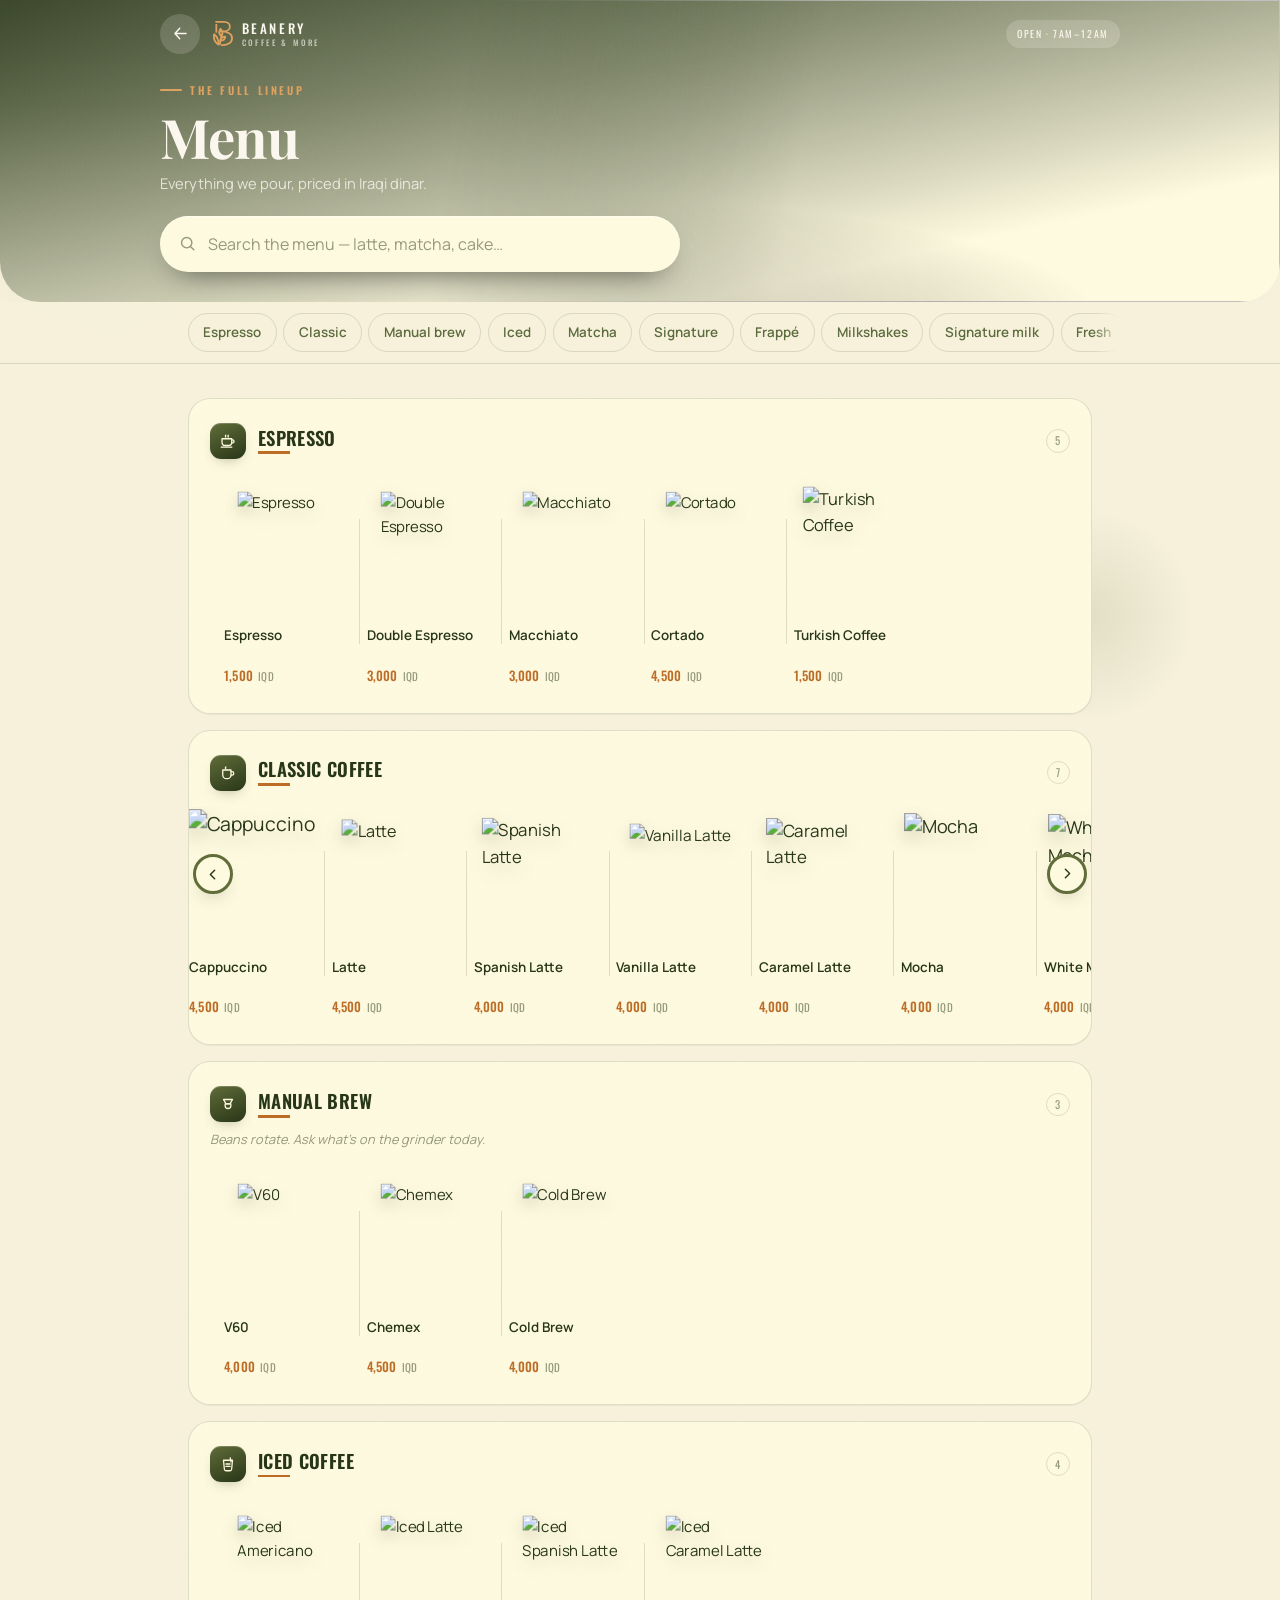
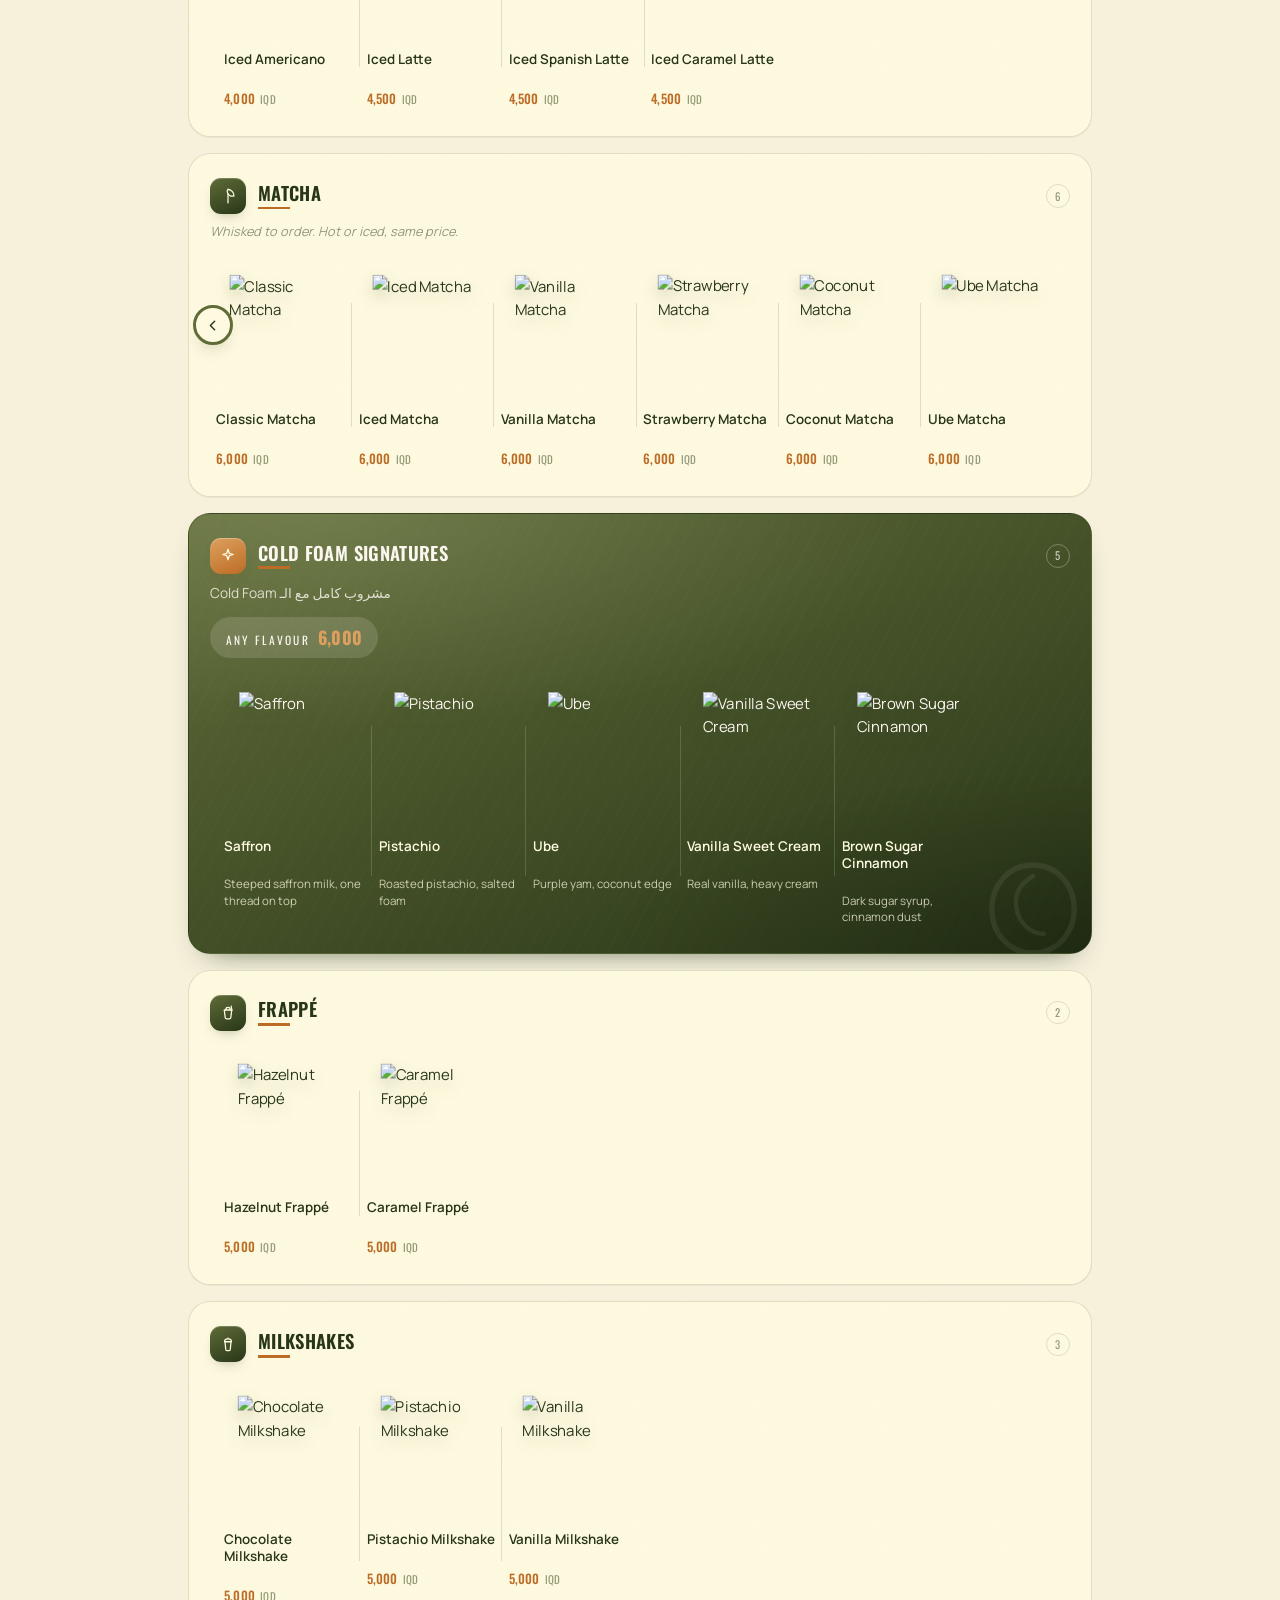
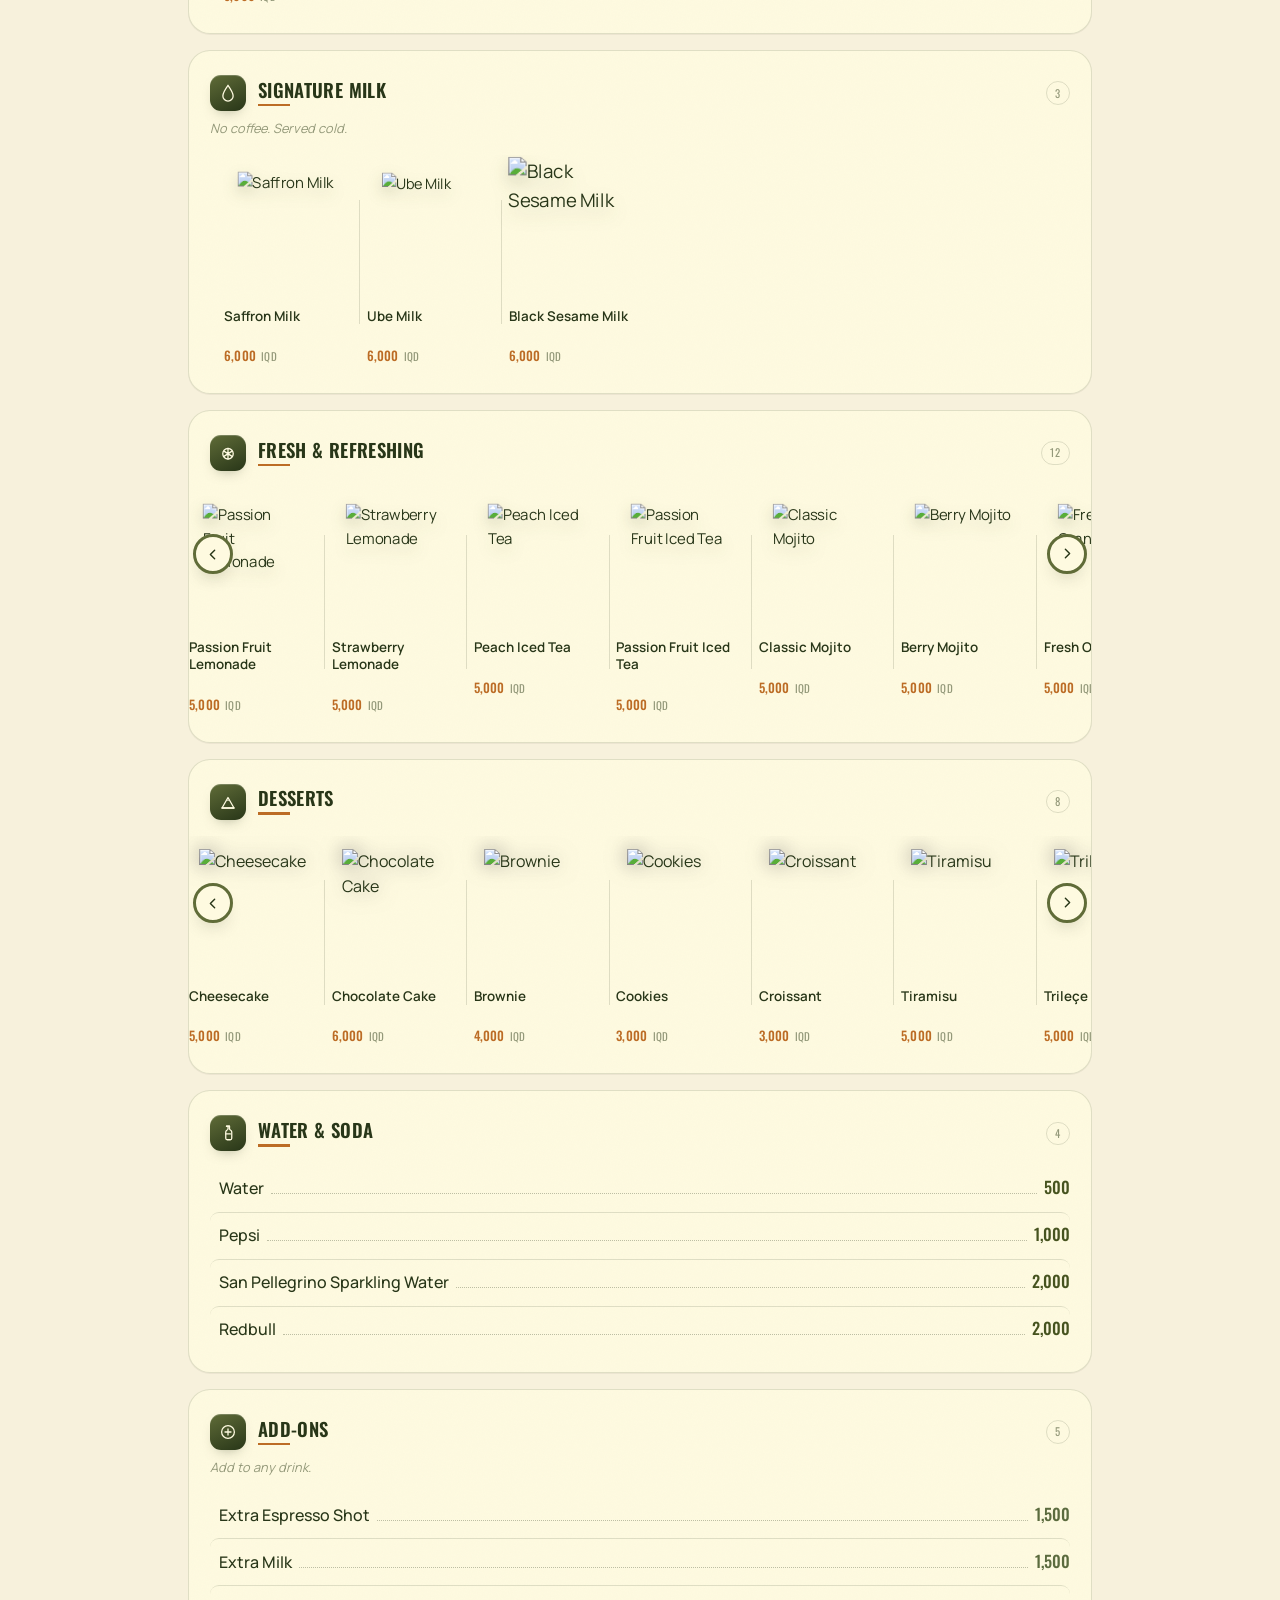
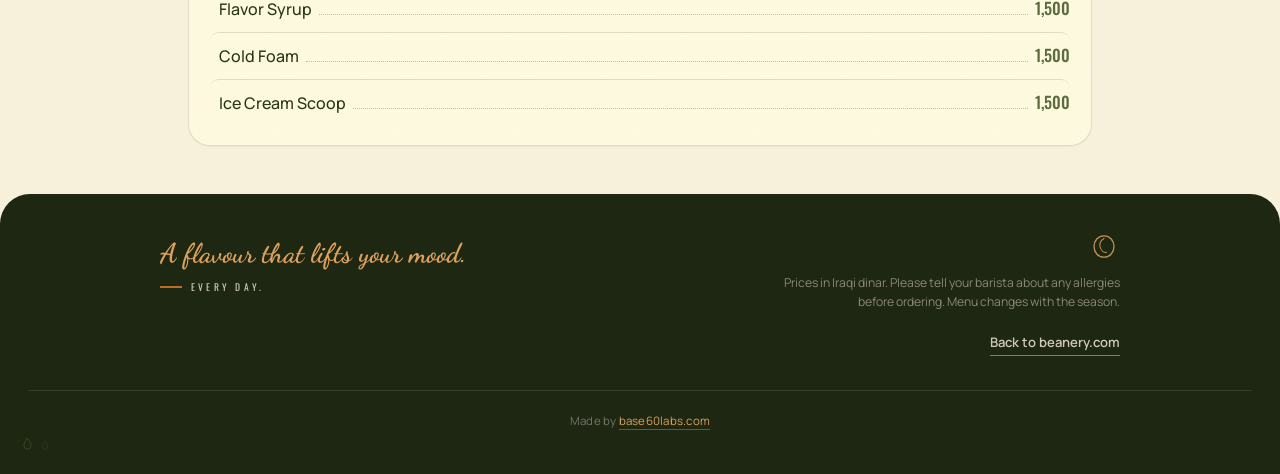
==== menu/index.html @ ed50033e "Add tea at 500, and shorten Mate Tea to Mate Tea joins Fresh & Refreshing next to Mate. At 500 dinar" ====
<!doctype html>
<html lang="en">

<head>
  <meta charset="utf-8">
  <meta name="viewport" content="width=device-width, initial-scale=1, viewport-fit=cover">
  <title>Menu — Beanery Coffee &amp; More</title>
  <meta name="description"
    content="The full Beanery menu: espresso, manual brew, matcha, cold foam signatures, milkshakes, fresh drinks and desserts. Prices in Iraqi dinar.">
  <meta name="theme-color" content="#283618" media="(prefers-color-scheme: light)">
  <meta name="theme-color" content="#171F0F" media="(prefers-color-scheme: dark)">
  <link rel="icon" href="favicon.svg" type="image/svg+xml">
  <link rel="apple-touch-icon" href="favicon.svg">
  <link rel="preconnect" href="https://fonts.googleapis.com">
  <link rel="preconnect" href="https://fonts.gstatic.com" crossorigin>
  <link
    href="https://fonts.googleapis.com/css2?family=Dancing+Script:wght@700&family=Oswald:wght@300;400;500;600&family=Playfair+Display:wght@600;700&family=Manrope:wght@400;500;600;700&display=swap"
    rel="stylesheet">
  <link rel="stylesheet" href="menu.css?v=38">
</head>

<body>

  <svg class="sprite" aria-hidden="true" focusable="false" xmlns="http://www.w3.org/2000/svg">
    <!-- the real Beanery monogram — geometry from logo.svg, kept in its
         tracing space via the group transform so it stays comparable to the
         source file. stroke is currentColor (not logo.svg's hardcoded gold)
         so it keeps inheriting --gold-soft and the dark-mode palette. -->
    <symbol id="i-b" viewBox="0 0 50.7 63.3">
      <g transform="translate(-30.05 -16.4)" fill="none" stroke="currentColor" stroke-width="4.6" stroke-linecap="butt"
        stroke-linejoin="round">
        <path d="M36 18.7 H57.8 C67.2 18.7 72.8 24 72.8 30.4 C72.8 36.9 67.2 42.6 57.8 42.6 H47
             C59.4 42.6 78.4 46 78.4 59.9 C78.4 71.5 67.2 77.4 55 77.4 H50" />
        <path d="M38.5 24 V46" />
        <path d="M51.2 54.8 C49.8 61.5 48.4 68.6 47.4 76.4" />
        <path d="M49.2 36.2 C44.8 41.6 44.6 48.6 51.2 54.8 C56 47.8 54.4 41.4 49.2 36.2 Z" />
        <path d="M32.8 49.8 C31 60.4 34.8 70.8 44.8 76.2 C44.4 64.8 40.2 55.4 32.8 49.8 Z" />
        <path d="M61.2 55.8 C54.4 55.8 49.8 59.6 48.8 66.2 C56 66.2 60.2 62.2 61.2 55.8 Z" />
      </g>
    </symbol>
    <symbol id="i-search" viewBox="0 0 24 24" fill="none" stroke="currentColor" stroke-width="1.8"
      stroke-linecap="round">
      <circle cx="11" cy="11" r="6.5" />
      <path d="m16 16 4 4" />
    </symbol>
    <symbol id="i-x" viewBox="0 0 24 24" fill="none" stroke="currentColor" stroke-width="2" stroke-linecap="round">
      <path d="m7 7 10 10M17 7 7 17" />
    </symbol>
    <symbol id="i-check" viewBox="0 0 24 24" fill="none" stroke="currentColor" stroke-width="2.4" stroke-linecap="round"
      stroke-linejoin="round">
      <path d="M20 6.5 9.5 17 4 11.5" />
    </symbol>
    <symbol id="i-back" viewBox="0 0 24 24" fill="none" stroke="currentColor" stroke-width="1.8" stroke-linecap="round"
      stroke-linejoin="round">
      <path d="M19 12H6M11 5.5 5 12l6 6.5" />
    </symbol>
    <symbol id="i-bean" viewBox="0 0 48 40">
      <path d="M24 4c9 0 15 7.5 15 16S33 36 24 36 9 28.5 9 20 15 4 24 4Z" fill="none" stroke="currentColor"
        stroke-width="2" />
      <path d="M24 8c-5 3-7 7-6 12s5 9 10 9" fill="none" stroke="currentColor" stroke-width="1.6"
        stroke-linecap="round" />
    </symbol>
    <symbol id="i-drop" viewBox="0 0 24 28">
      <path d="M12 2c5 7 8 12.5 8 16.5A8 8 0 1 1 4 18.5C4 14.5 7 9 12 2Z" fill="none" stroke="currentColor"
        stroke-width="2" stroke-linejoin="round" />
    </symbol>
    <symbol id="i-arrow" viewBox="0 0 24 24" fill="none" stroke="currentColor" stroke-width="2" stroke-linecap="round"
      stroke-linejoin="round">
      <path d="M8 16 16 8M9 8h7v7" />
    </symbol>
    <symbol id="i-cat-espresso" viewBox="0 0 24 24" fill="none" stroke="currentColor" stroke-width="1.7"
      stroke-linecap="round" stroke-linejoin="round">
      <path d="M4 9h13v4.5A4.5 4.5 0 0 1 12.5 18h-4A4.5 4.5 0 0 1 4 13.5V9Z" />
      <path d="M17 10.6h1.1a2 2 0 0 1 0 4H17" />
      <path d="M3 20.2h14" />
      <path d="M9 4.2c-.8.9-.8 1.6 0 2.5M12.4 4.2c-.8.9-.8 1.6 0 2.5" />
    </symbol>
    <symbol id="i-cat-mug" viewBox="0 0 24 24" fill="none" stroke="currentColor" stroke-width="1.7"
      stroke-linecap="round" stroke-linejoin="round">
      <path d="M5 8h11v6.5a5 5 0 0 1-5 5h-1a5 5 0 0 1-5-5V8Z" />
      <path d="M16 10.2h1.4a2.3 2.3 0 0 1 0 4.6H16" />
      <path d="M9.2 4c-1 1-1 1.8 0 2.8" />
    </symbol>
    <symbol id="i-cat-brew" viewBox="0 0 24 24" fill="none" stroke="currentColor" stroke-width="1.7"
      stroke-linecap="round" stroke-linejoin="round">
      <path d="M6 6h12l-3.4 5.8H9.4L6 6Z" />
      <path d="M8.2 11.8h7.6v2.4a3.8 3.8 0 0 1-3.8 3.8 3.8 3.8 0 0 1-3.8-3.8v-2.4Z" />
    </symbol>
    <symbol id="i-cat-iced" viewBox="0 0 24 24" fill="none" stroke="currentColor" stroke-width="1.7"
      stroke-linecap="round" stroke-linejoin="round">
      <path d="M6 7h12l-1.2 12.3a2 2 0 0 1-2 1.7H9.2a2 2 0 0 1-2-1.7L6 7Z" />
      <path d="M15 4l1 5" />
      <path d="M9.3 12h5.4M9.3 15.2h5.4" />
    </symbol>
    <symbol id="i-cat-matcha" viewBox="0 0 24 24" fill="none" stroke="currentColor" stroke-width="1.7"
      stroke-linecap="round" stroke-linejoin="round">
      <path d="M12 3c5 1 8 5 8 9-4 1-9-1-9-6 0-1 .3-2 1-3Z" />
      <path d="M12 21V9" />
    </symbol>
    <symbol id="i-cat-star" viewBox="0 0 24 24" fill="none" stroke="currentColor" stroke-width="1.7"
      stroke-linejoin="round">
      <path d="M12 3l1.8 5.6L19 10l-5.2 1.4L12 17l-1.8-5.6L5 10l5.2-1.4L12 3Z" />
    </symbol>
    <symbol id="i-cat-frappe" viewBox="0 0 24 24" fill="none" stroke="currentColor" stroke-width="1.7"
      stroke-linecap="round" stroke-linejoin="round">
      <path d="M7 8h10l-1.3 10.2a2 2 0 0 1-2 1.7h-3.4a2 2 0 0 1-2-1.7L7 8Z" />
      <path d="M9 8c0-2.1 1.3-3.4 3-3.4S15 5.9 15 8" />
      <path d="M16.2 3l1 5.6" />
    </symbol>
    <symbol id="i-cat-shake" viewBox="0 0 24 24" fill="none" stroke="currentColor" stroke-width="1.7"
      stroke-linecap="round" stroke-linejoin="round">
      <path d="M8 9h8l-1 10.4a1.6 1.6 0 0 1-1.6 1.5h-2.8A1.6 1.6 0 0 1 9 19.4L8 9Z" />
      <path d="M7.4 9c0-2.4 2-3.8 4.6-3.8S16.6 6.6 16.6 9" />
      <circle cx="12" cy="4.3" r="1.1" fill="currentColor" stroke="none" />
    </symbol>
    <symbol id="i-cat-citrus" viewBox="0 0 24 24" fill="none" stroke="currentColor" stroke-width="1.7"
      stroke-linecap="round">
      <circle cx="12" cy="13" r="7" />
      <path d="M12 6v14M6.6 9.5l10.8 7M6.6 16.5l10.8-7" />
    </symbol>
    <symbol id="i-cat-cake" viewBox="0 0 24 24" fill="none" stroke="currentColor" stroke-width="1.7"
      stroke-linecap="round" stroke-linejoin="round">
      <path d="M4 20 12 6l8 14H4Z" />
      <path d="M4 20h16" />
      <circle cx="12" cy="9.6" r="1.1" fill="currentColor" stroke="none" />
    </symbol>
    <symbol id="i-cat-plus" viewBox="0 0 24 24" fill="none" stroke="currentColor" stroke-width="1.7"
      stroke-linecap="round">
      <circle cx="12" cy="12" r="8.5" />
      <path d="M12 8v8M8 12h8" />
    </symbol>
    <symbol id="i-leaf" viewBox="0 0 24 24" fill="none" stroke="currentColor" stroke-width="1.5" stroke-linecap="round"
      stroke-linejoin="round">
      <path d="M4 20C4 10 11 4 20 4c0 9-6 16-16 16Z" />
      <path d="M6 18C10 14 13 11 18 6" />
    </symbol>
    <symbol id="i-chev" viewBox="0 0 24 24" fill="none" stroke="currentColor" stroke-width="2" stroke-linecap="round"
      stroke-linejoin="round">
      <path d="m9 6 6 6-6 6" />
    </symbol>
    <symbol id="i-cat-bottle" viewBox="0 0 24 24" fill="none" stroke="currentColor" stroke-width="1.7"
      stroke-linecap="round" stroke-linejoin="round">
      <path
        d="M10 3h4v3.2c0 .5.2 1 .6 1.3l1.4 1.3c.6.5 1 1.3 1 2.1V19a2 2 0 0 1-2 2h-4a2 2 0 0 1-2-2V10.9c0-.8.4-1.6 1-2.1l1.4-1.3c.4-.4.6-.8.6-1.3V3Z" />
      <path d="M10 3h4" />
      <path d="M8.8 13.2h6.4" />
    </symbol>
    <symbol id="i-cart" viewBox="0 0 24 24" fill="none" stroke="currentColor" stroke-width="1.8" stroke-linecap="round"
      stroke-linejoin="round">
      <path d="M3 4h2l2.2 11.4a2 2 0 0 0 2 1.6h7.6a2 2 0 0 0 2-1.6L21 8H6.2" />
      <circle cx="10" cy="20" r="1.4" fill="currentColor" stroke="none" />
      <circle cx="17" cy="20" r="1.4" fill="currentColor" stroke="none" />
    </symbol>
    <symbol id="i-minus" viewBox="0 0 24 24" fill="none" stroke="currentColor" stroke-width="2" stroke-linecap="round">
      <path d="M6 12h12" />
    </symbol>
    <symbol id="i-plus" viewBox="0 0 24 24" fill="none" stroke="currentColor" stroke-width="2" stroke-linecap="round">
      <path d="M12 6v12M6 12h12" />
    </symbol>
    <symbol id="i-trash" viewBox="0 0 24 24" fill="none" stroke="currentColor" stroke-width="1.7" stroke-linecap="round"
      stroke-linejoin="round">
      <path
        d="M4 6.5h16M9.5 6.5V4.8c0-.7.6-1.3 1.3-1.3h2.4c.7 0 1.3.6 1.3 1.3v1.7M6.5 6.5 7.3 19a2 2 0 0 0 2 1.9h5.4a2 2 0 0 0 2-1.9l.8-12.5" />
    </symbol>
  </svg>


  <!-- ══ HEADER ══ -->
  <header class="mhead" id="top">
    <div class="mhead__deco" aria-hidden="true">
      <div class="mhead__photo-wrap">
        <img class="mhead__photo" src="assets/header-cup.webp" data-alt-src="assets/header-frappe.webp" alt=""
          loading="eager" width="1400" height="740">
      </div>
    </div>
    <div class="mhead__bar">
      <a class="mhead__back" href="../" aria-label="Back to the Beanery site">
        <svg aria-hidden="true">
          <use href="#i-back" />
        </svg>
      </a>
      <div class="mhead__brand">
        <svg class="mhead__b" aria-hidden="true">
          <use href="#i-b" />
        </svg>
        <p>BEANERY<span>COFFEE &amp; MORE</span></p>
      </div>
      <span class="mhead__open">Open&nbsp;·&nbsp;7am&ndash;12am</span>
    </div>

    <div class="mhead__title">
      <span class="mhead__kicker">The full lineup</span>
      <h1>Menu</h1>
      <p>Everything we pour, priced in Iraqi dinar.</p>
    </div>

    <div class="search">
      <svg class="search__ico" aria-hidden="true">
        <use href="#i-search" />
      </svg>
      <input id="q" type="search" inputmode="search" autocomplete="off"
        placeholder="Search the menu — latte, matcha, cake…" aria-label="Search the menu">
      <button id="clear" class="search__clear" type="button" hidden aria-label="Clear search">
        <svg aria-hidden="true">
          <use href="#i-x" />
        </svg>
      </button>
    </div>
  </header>

  <!-- ══ STICKY CATEGORY NAV ══ -->
  <nav class="cats" id="cats" aria-label="Menu sections">
    <div class="cats__track">
      <a href="#espresso" class="cat is-on">Espresso</a>
      <a href="#classic" class="cat">Classic</a>
      <a href="#manual" class="cat">Manual brew</a>
      <a href="#iced" class="cat">Iced</a>
      <a href="#matcha" class="cat">Matcha</a>
      <a href="#signature" class="cat">Signature</a>
      <a href="#frappe" class="cat">Frappé</a>
      <a href="#shakes" class="cat">Milkshakes</a>
      <a href="#milk" class="cat">Signature milk</a>
      <a href="#fresh" class="cat">Fresh</a>
      <a href="#desserts" class="cat">Desserts</a>
      <a href="#bottled" class="cat">Water &amp; Soda</a>
      <a href="#addons" class="cat">Add-ons</a>
    </div>
  </nav>

  <main id="menu">

    <p class="noresults" id="noresults" hidden>Nothing matches that. <button type="button" id="resetSearch">Clear the
        search</button></p>

    <section class="sec" id="espresso">
      <header class="sec__head">
        <span class="sec__icon"><svg focusable="false">
            <use href="#i-cat-espresso" />
          </svg></span>
        <h2>Espresso</h2>
        <span class="sec__count">5</span>
      </header>
      <div class="cardrow">
        <button class="cardrow__arrow cardrow__arrow--prev" type="button" aria-label="Scroll left"><svg
            focusable="false">
            <use href="#i-chev" />
          </svg></button>
        <div class="cardrow__track">
          <article class="pcard" data-pos-id="prod_1787863617451_qx5pcp_espresso-espresso">
            <div class="pcard__photo"><img src="assets/single-espresso.webp" alt="Espresso" loading="lazy"></div>
            <h3 class="pcard__name">Espresso</h3>
            <p class="pcard__price">1,500 <span>IQD</span></p>
          </article>
          <article class="pcard" data-pos-id="prod_1787863617451_qx5pcp_espresso-double-espresso">
            <div class="pcard__photo"><img src="assets/double-espresso.webp" alt="Double Espresso" loading="lazy"></div>
            <h3 class="pcard__name">Double Espresso</h3>
            <p class="pcard__price">3,000 <span>IQD</span></p>
          </article>
          <article class="pcard" data-pos-id="prod_1787863617451_qx5pcp_espresso-macchiato">
            <div class="pcard__photo"><img src="assets/macchiato.webp" alt="Macchiato" loading="lazy"></div>
            <h3 class="pcard__name">Macchiato</h3>
            <p class="pcard__price">3,000 <span>IQD</span></p>
          </article>
          <article class="pcard" data-pos-id="prod_1787863617451_qx5pcp_espresso-cortado">
            <div class="pcard__photo"><img src="assets/cortado.webp" alt="Cortado" loading="lazy"></div>
            <h3 class="pcard__name">Cortado</h3>
            <p class="pcard__price">4,500 <span>IQD</span></p>
          </article>
          <article class="pcard" data-pos-id="prod_1787863617451_qx5pcp_espresso-turkish-coffee">
            <div class="pcard__photo"><img src="assets/turkish-coffee.webp" alt="Turkish Coffee" loading="lazy"></div>
            <h3 class="pcard__name">Turkish Coffee</h3>
            <p class="pcard__price">1,500 <span>IQD</span></p>
          </article>
        </div>
        <button class="cardrow__arrow cardrow__arrow--next" type="button" aria-label="Scroll right"><svg
            focusable="false">
            <use href="#i-chev" />
          </svg></button>
      </div>
    </section>

    <section class="sec" id="classic">
      <header class="sec__head">
        <span class="sec__icon"><svg focusable="false">
            <use href="#i-cat-mug" />
          </svg></span>
        <h2>Classic Coffee</h2>
        <span class="sec__count">7</span>
      </header>
      <div class="cardrow">
        <button class="cardrow__arrow cardrow__arrow--prev" type="button" aria-label="Scroll left"><svg
            focusable="false">
            <use href="#i-chev" />
          </svg></button>
        <div class="cardrow__track">
          <article class="pcard" data-pos-id="prod_1787863617451_qx5pcp_classic-coffee-cappuccino">
            <div class="pcard__photo"><img src="assets/cappuccino.webp" alt="Cappuccino" loading="lazy"></div>
            <h3 class="pcard__name">Cappuccino</h3>
            <p class="pcard__price">4,500 <span>IQD</span></p>
          </article>
          <article class="pcard" data-pos-id="prod_1787863617451_qx5pcp_classic-coffee-latte">
            <div class="pcard__photo"><img src="assets/latte.webp" alt="Latte" loading="lazy"></div>
            <h3 class="pcard__name">Latte</h3>
            <p class="pcard__price">4,500 <span>IQD</span></p>
          </article>
          <article class="pcard" data-pos-id="prod_1787863617451_qx5pcp_classic-coffee-spanish-latte">
            <div class="pcard__photo"><img src="assets/spanish-latte.webp" alt="Spanish Latte" loading="lazy"></div>
            <h3 class="pcard__name">Spanish Latte</h3>
            <p class="pcard__price">4,000 <span>IQD</span></p>
          </article>
          <article class="pcard" data-pos-id="prod_1787863617451_qx5pcp_classic-coffee-vanilla-latte">
            <div class="pcard__photo"><img src="assets/vanilla-latte.webp" alt="Vanilla Latte" loading="lazy"></div>
            <h3 class="pcard__name">Vanilla Latte</h3>
            <p class="pcard__price">4,000 <span>IQD</span></p>
          </article>
          <article class="pcard" data-pos-id="prod_1787863617451_qx5pcp_classic-coffee-caramel-latte">
            <div class="pcard__photo"><img src="assets/caramel-latte.webp" alt="Caramel Latte" loading="lazy"></div>
            <h3 class="pcard__name">Caramel Latte</h3>
            <p class="pcard__price">4,000 <span>IQD</span></p>
          </article>
          <article class="pcard" data-pos-id="prod_1787863617451_qx5pcp_classic-coffee-mocha">
            <div class="pcard__photo"><img src="assets/mocha.webp" alt="Mocha" loading="lazy"></div>
            <h3 class="pcard__name">Mocha</h3>
            <p class="pcard__price">4,000 <span>IQD</span></p>
          </article>
          <article class="pcard" data-pos-id="prod_1787863617451_qx5pcp_classic-coffee-white-mocha">
            <div class="pcard__photo"><img src="assets/white-mocha.webp" alt="White Mocha" loading="lazy"></div>
            <h3 class="pcard__name">White Mocha</h3>
            <p class="pcard__price">4,000 <span>IQD</span></p>
          </article>
        </div>
        <button class="cardrow__arrow cardrow__arrow--next" type="button" aria-label="Scroll right"><svg
            focusable="false">
            <use href="#i-chev" />
          </svg></button>
      </div>
    </section>

    <section class="sec" id="manual">
      <header class="sec__head">
        <span class="sec__icon"><svg focusable="false">
            <use href="#i-cat-brew" />
          </svg></span>
        <h2>Manual Brew</h2>
        <span class="sec__count">3</span>
      </header>
      <p class="sec__note">Beans rotate. Ask what&rsquo;s on the grinder today.</p>
      <div class="cardrow">
        <button class="cardrow__arrow cardrow__arrow--prev" type="button" aria-label="Scroll left"><svg
            focusable="false">
            <use href="#i-chev" />
          </svg></button>
        <div class="cardrow__track">
          <article class="pcard" data-pos-id="prod_1787863617451_qx5pcp_manual-brew-v60">
            <div class="pcard__photo"><img src="assets/brew.webp" alt="V60" loading="lazy"></div>
            <h3 class="pcard__name">V60</h3>
            <p class="pcard__price">4,000 <span>IQD</span></p>
          </article>
          <article class="pcard" data-pos-id="prod_1787863617451_qx5pcp_manual-brew-chemex">
            <div class="pcard__photo"><img src="assets/brew.webp" alt="Chemex" loading="lazy"></div>
            <h3 class="pcard__name">Chemex</h3>
            <p class="pcard__price">4,500 <span>IQD</span></p>
          </article>
          <article class="pcard" data-pos-id="prod_1787863617451_qx5pcp_manual-brew-cold-brew">
            <div class="pcard__photo"><img src="assets/amricano.webp" alt="Cold Brew" loading="lazy"></div>
            <h3 class="pcard__name">Cold Brew</h3>
            <p class="pcard__price">4,000 <span>IQD</span></p>
          </article>
        </div>
        <button class="cardrow__arrow cardrow__arrow--next" type="button" aria-label="Scroll right"><svg
            focusable="false">
            <use href="#i-chev" />
          </svg></button>
      </div>
    </section>

    <section class="sec" id="iced">
      <header class="sec__head">
        <span class="sec__icon"><svg focusable="false">
            <use href="#i-cat-iced" />
          </svg></span>
        <h2>Iced Coffee</h2>
        <span class="sec__count">4</span>
      </header>
      <div class="cardrow">
        <button class="cardrow__arrow cardrow__arrow--prev" type="button" aria-label="Scroll left"><svg
            focusable="false">
            <use href="#i-chev" />
          </svg></button>
        <div class="cardrow__track">
          <article class="pcard" data-pos-id="prod_1787863617451_qx5pcp_iced-coffee-iced-americano">
            <div class="pcard__photo"><img src="assets/amricano.webp" alt="Iced Americano" loading="lazy"></div>
            <h3 class="pcard__name">Iced Americano</h3>
            <p class="pcard__price">4,000 <span>IQD</span></p>
          </article>
          <article class="pcard" data-pos-id="prod_1787863617451_qx5pcp_iced-coffee-iced-latte">
            <div class="pcard__photo"><img src="assets/iced-latte.webp" alt="Iced Latte" loading="lazy"></div>
            <h3 class="pcard__name">Iced Latte</h3>
            <p class="pcard__price">4,500 <span>IQD</span></p>
          </article>
          <article class="pcard" data-pos-id="prod_1787863617451_qx5pcp_iced-coffee-iced-spanish-latte">
            <div class="pcard__photo"><img src="assets/iced-spanish-latte.webp" alt="Iced Spanish Latte" loading="lazy">
            </div>
            <h3 class="pcard__name">Iced Spanish Latte</h3>
            <p class="pcard__price">4,500 <span>IQD</span></p>
          </article>
          <article class="pcard" data-pos-id="prod_1787863617451_qx5pcp_iced-coffee-iced-caramel-latte">
            <div class="pcard__photo"><img src="assets/iced-caramel-latte.webp" alt="Iced Caramel Latte" loading="lazy">
            </div>
            <h3 class="pcard__name">Iced Caramel Latte</h3>
            <p class="pcard__price">4,500 <span>IQD</span></p>
          </article>
        </div>
        <button class="cardrow__arrow cardrow__arrow--next" type="button" aria-label="Scroll right"><svg
            focusable="false">
            <use href="#i-chev" />
          </svg></button>
      </div>
    </section>

    <section class="sec" id="matcha">
      <header class="sec__head">
        <span class="sec__icon"><svg focusable="false">
            <use href="#i-cat-matcha" />
          </svg></span>
        <h2>Matcha</h2>
        <span class="sec__count">6</span>
      </header>
      <p class="sec__note">Whisked to order. Hot or iced, same price.</p>
      <div class="cardrow">
        <button class="cardrow__arrow cardrow__arrow--prev" type="button" aria-label="Scroll left"><svg
            focusable="false">
            <use href="#i-chev" />
          </svg></button>
        <div class="cardrow__track">
          <article class="pcard" data-pos-id="prod_1787863617451_qx5pcp_matcha-classic-matcha">
            <div class="pcard__photo"><img src="assets/matcha.webp" alt="Classic Matcha" loading="lazy"></div>
            <h3 class="pcard__name">Classic Matcha</h3>
            <p class="pcard__price">6,000 <span>IQD</span></p>
          </article>
          <article class="pcard" data-pos-id="prod_1787863617451_qx5pcp_matcha-iced-matcha">
            <div class="pcard__photo"><img src="assets/matcha.webp" alt="Iced Matcha" loading="lazy"></div>
            <h3 class="pcard__name">Iced Matcha</h3>
            <p class="pcard__price">6,000 <span>IQD</span></p>
          </article>
          <article class="pcard" data-pos-id="prod_1787863617451_qx5pcp_matcha-vanilla-matcha">
            <div class="pcard__photo"><img src="assets/matcha-vanilla.webp" alt="Vanilla Matcha" loading="lazy"></div>
            <h3 class="pcard__name">Vanilla Matcha</h3>
            <p class="pcard__price">6,000 <span>IQD</span></p>
          </article>
          <article class="pcard" data-pos-id="prod_1787863617451_qx5pcp_matcha-strawberry-matcha">
            <div class="pcard__photo"><img src="assets/match-strawberry.webp" alt="Strawberry Matcha" loading="lazy">
            </div>
            <h3 class="pcard__name">Strawberry Matcha</h3>
            <p class="pcard__price">6,000 <span>IQD</span></p>
          </article>
          <article class="pcard" data-pos-id="prod_1787863617451_qx5pcp_matcha-coconut-matcha">
            <div class="pcard__photo"><img src="assets/matcha-coconut.webp" alt="Coconut Matcha" loading="lazy"></div>
            <h3 class="pcard__name">Coconut Matcha</h3>
            <p class="pcard__price">6,000 <span>IQD</span></p>
          </article>
          <article class="pcard" data-pos-id="prod_1787863617451_qx5pcp_matcha-ube-matcha">
            <div class="pcard__photo"><img src="assets/matcha-ube.webp" alt="Ube Matcha" loading="lazy"></div>
            <h3 class="pcard__name">Ube Matcha</h3>
            <p class="pcard__price">6,000 <span>IQD</span></p>
          </article>
        </div>
        <button class="cardrow__arrow cardrow__arrow--next" type="button" aria-label="Scroll right"><svg
            focusable="false">
            <use href="#i-chev" />
          </svg></button>
      </div>
    </section>

    <!-- signature: the one thing that gets full billing -->
    <section class="sec sec--feature" id="signature">
      <svg class="sec--feature__mark" aria-hidden="true" focusable="false">
        <use href="#i-bean" />
      </svg>
      <header class="sec__head">
        <span class="sec__icon sec__icon--gold"><svg focusable="false">
            <use href="#i-cat-star" />
          </svg></span>
        <h2>Cold Foam Signatures</h2>
        <span class="sec__count">5</span>
      </header>
      <p class="sec__note sec__note--ar">
        <bdi lang="ar" dir="rtl">مشروب كامل مع الـ Cold Foam</bdi>
      </p>
      <p class="feature__price">Any flavour <b>6,000</b></p>
      <div class="cardrow">
        <button class="cardrow__arrow cardrow__arrow--prev" type="button" aria-label="Scroll left"><svg
            focusable="false">
            <use href="#i-chev" />
          </svg></button>
        <div class="cardrow__track">
          <article class="pcard" data-pos-id="prod_1787863617451_qx5pcp_cold-foam-signatures-saffron">
            <div class="pcard__photo"><img src="assets/cfs-saffron.webp" alt="Saffron" loading="lazy"></div>
            <h3 class="pcard__name">Saffron</h3>
            <p class="pcard__desc">Steeped saffron milk, one thread on top</p>
          </article>
          <article class="pcard" data-pos-id="prod_1787863617451_qx5pcp_cold-foam-signatures-pistachio">
            <div class="pcard__photo"><img src="assets/cfs-pistachio.webp" alt="Pistachio" loading="lazy"></div>
            <h3 class="pcard__name">Pistachio</h3>
            <p class="pcard__desc">Roasted pistachio, salted foam</p>
          </article>
          <article class="pcard" data-pos-id="prod_1787863617451_qx5pcp_cold-foam-signatures-ube">
            <div class="pcard__photo"><img src="assets/cfs-ube.webp" alt="Ube" loading="lazy"></div>
            <h3 class="pcard__name">Ube</h3>
            <p class="pcard__desc">Purple yam, coconut edge</p>
          </article>
          <article class="pcard" data-pos-id="prod_1787863617451_qx5pcp_cold-foam-signatures-vanilla-sweet-cream">
            <div class="pcard__photo"><img src="assets/cfs-vanilla.webp" alt="Vanilla Sweet Cream" loading="lazy"></div>
            <h3 class="pcard__name">Vanilla Sweet Cream</h3>
            <p class="pcard__desc">Real vanilla, heavy cream</p>
          </article>
          <article class="pcard" data-pos-id="prod_1787863617451_qx5pcp_cold-foam-signatures-brown-sugar-cinnamon">
            <div class="pcard__photo"><img src="assets/cfs-ciminin.webp" alt="Brown Sugar Cinnamon" loading="lazy">
            </div>
            <h3 class="pcard__name">Brown Sugar Cinnamon</h3>
            <p class="pcard__desc">Dark sugar syrup, cinnamon dust</p>
          </article>
        </div>
        <button class="cardrow__arrow cardrow__arrow--next" type="button" aria-label="Scroll right"><svg
            focusable="false">
            <use href="#i-chev" />
          </svg></button>
      </div>
    </section>

    <section class="sec" id="frappe">
      <header class="sec__head">
        <span class="sec__icon"><svg focusable="false">
            <use href="#i-cat-frappe" />
          </svg></span>
        <h2>Frappé</h2>
        <span class="sec__count">2</span>
      </header>
      <div class="cardrow">
        <button class="cardrow__arrow cardrow__arrow--prev" type="button" aria-label="Scroll left"><svg
            focusable="false">
            <use href="#i-chev" />
          </svg></button>
        <div class="cardrow__track">
          <article class="pcard" data-pos-id="prod_1787863617451_qx5pcp_frapp-hazelnut-frapp">
            <div class="pcard__photo"><img src="assets/frappe-hazelnut.webp" alt="Hazelnut Frappé" loading="lazy"></div>
            <h3 class="pcard__name">Hazelnut Frappé</h3>
            <p class="pcard__price">5,000 <span>IQD</span></p>
          </article>
          <article class="pcard" data-pos-id="prod_1787863617451_qx5pcp_frapp-caramel-frapp">
            <div class="pcard__photo"><img src="assets/frappe-carmel.webp" alt="Caramel Frappé" loading="lazy"></div>
            <h3 class="pcard__name">Caramel Frappé</h3>
            <p class="pcard__price">5,000 <span>IQD</span></p>
          </article>
        </div>
        <button class="cardrow__arrow cardrow__arrow--next" type="button" aria-label="Scroll right"><svg
            focusable="false">
            <use href="#i-chev" />
          </svg></button>
      </div>
    </section>

    <section class="sec" id="shakes">
      <header class="sec__head">
        <span class="sec__icon"><svg focusable="false">
            <use href="#i-cat-shake" />
          </svg></span>
        <h2>Milkshakes</h2>
        <span class="sec__count">3</span>
      </header>
      <div class="cardrow">
        <button class="cardrow__arrow cardrow__arrow--prev" type="button" aria-label="Scroll left"><svg
            focusable="false">
            <use href="#i-chev" />
          </svg></button>
        <div class="cardrow__track">
          <article class="pcard" data-pos-id="prod_1787863617451_qx5pcp_milkshakes-chocolate-milkshake">
            <div class="pcard__photo"><img src="assets/chocolate-milkshake.webp" alt="Chocolate Milkshake"
                loading="lazy"></div>
            <h3 class="pcard__name">Chocolate Milkshake</h3>
            <p class="pcard__price">5,000 <span>IQD</span></p>
          </article>
          <article class="pcard" data-pos-id="prod_1787863617451_qx5pcp_milkshakes-pistachio-milkshake">
            <div class="pcard__photo"><img src="assets/pistachio-milkshake.webp" alt="Pistachio Milkshake"
                loading="lazy"></div>
            <h3 class="pcard__name">Pistachio Milkshake</h3>
            <p class="pcard__price">5,000 <span>IQD</span></p>
          </article>
          <article class="pcard" data-pos-id="prod_1787863617451_qx5pcp_milkshakes-vanilla-milkshake">
            <div class="pcard__photo"><img src="assets/vanilla-milkshake.webp" alt="Vanilla Milkshake" loading="lazy">
            </div>
            <h3 class="pcard__name">Vanilla Milkshake</h3>
            <p class="pcard__price">5,000 <span>IQD</span></p>
          </article>
        </div>
        <button class="cardrow__arrow cardrow__arrow--next" type="button" aria-label="Scroll right"><svg
            focusable="false">
            <use href="#i-chev" />
          </svg></button>
      </div>
    </section>

    <section class="sec" id="milk">
      <header class="sec__head">
        <span class="sec__icon"><svg focusable="false">
            <use href="#i-drop" />
          </svg></span>
        <h2>Signature Milk</h2>
        <span class="sec__count">3</span>
      </header>
      <p class="sec__note">No coffee. Served cold.</p>
      <div class="cardrow">
        <button class="cardrow__arrow cardrow__arrow--prev" type="button" aria-label="Scroll left"><svg
            focusable="false">
            <use href="#i-chev" />
          </svg></button>
        <div class="cardrow__track">
          <article class="pcard" data-pos-id="prod_1787863617451_qx5pcp_signature-milk-saffron-milk">
            <div class="pcard__photo"><img src="assets/sm-saffron.webp" alt="Saffron Milk" loading="lazy"></div>
            <h3 class="pcard__name">Saffron Milk</h3>
            <p class="pcard__price">6,000 <span>IQD</span></p>
          </article>
          <article class="pcard" data-pos-id="prod_1787863617451_qx5pcp_signature-milk-ube-milk">
            <div class="pcard__photo"><img src="assets/sm-ube.webp" alt="Ube Milk" loading="lazy"></div>
            <h3 class="pcard__name">Ube Milk</h3>
            <p class="pcard__price">6,000 <span>IQD</span></p>
          </article>
          <article class="pcard" data-pos-id="prod_1787863617451_qx5pcp_signature-milk-black-sesame-milk">
            <div class="pcard__photo"><img src="assets/sm-blacksesame.webp" alt="Black Sesame Milk" loading="lazy">
            </div>
            <h3 class="pcard__name">Black Sesame Milk</h3>
            <p class="pcard__price">6,000 <span>IQD</span></p>
          </article>
        </div>
        <button class="cardrow__arrow cardrow__arrow--next" type="button" aria-label="Scroll right"><svg
            focusable="false">
            <use href="#i-chev" />
          </svg></button>
      </div>
    </section>

    <section class="sec" id="fresh">
      <header class="sec__head">
        <span class="sec__icon"><svg focusable="false">
            <use href="#i-cat-citrus" />
          </svg></span>
        <h2>Fresh &amp; Refreshing</h2>
        <span class="sec__count">12</span>
      </header>
      <div class="cardrow">
        <button class="cardrow__arrow cardrow__arrow--prev" type="button" aria-label="Scroll left"><svg
            focusable="false">
            <use href="#i-chev" />
          </svg></button>
        <div class="cardrow__track">
          <article class="pcard" data-pos-id="prod_1787863617451_qx5pcp_fresh-refreshing-passion-fruit-lemonade">
            <div class="pcard__photo"><img src="assets/passion-fruit-iced-tea.webp" alt="Passion Fruit Lemonade"
                loading="lazy"></div>
            <h3 class="pcard__name">Passion Fruit Lemonade</h3>
            <p class="pcard__price">5,000 <span>IQD</span></p>
          </article>
          <article class="pcard" data-pos-id="prod_1787863617451_qx5pcp_fresh-refreshing-strawberry-lemonade">
            <div class="pcard__photo"><img src="assets/strawberry-lemonade.webp" alt="Strawberry Lemonade"
                loading="lazy"></div>
            <h3 class="pcard__name">Strawberry Lemonade</h3>
            <p class="pcard__price">5,000 <span>IQD</span></p>
          </article>
          <article class="pcard" data-pos-id="prod_1787863617451_qx5pcp_fresh-refreshing-peach-iced-tea">
            <div class="pcard__photo"><img src="assets/peach-iced-tea.webp" alt="Peach Iced Tea" loading="lazy"></div>
            <h3 class="pcard__name">Peach Iced Tea</h3>
            <p class="pcard__price">5,000 <span>IQD</span></p>
          </article>
          <article class="pcard" data-pos-id="prod_1787863617451_qx5pcp_fresh-refreshing-passion-fruit-iced-tea">
            <div class="pcard__photo"><img src="assets/icetea-passionfruit.webp" alt="Passion Fruit Iced Tea"
                loading="lazy"></div>
            <h3 class="pcard__name">Passion Fruit Iced Tea</h3>
            <p class="pcard__price">5,000 <span>IQD</span></p>
          </article>
          <article class="pcard" data-pos-id="prod_1787863617451_qx5pcp_fresh-refreshing-classic-mojito">
            <div class="pcard__photo"><img src="assets/mojito.webp" alt="Classic Mojito" loading="lazy"></div>
            <h3 class="pcard__name">Classic Mojito</h3>
            <p class="pcard__price">5,000 <span>IQD</span></p>
          </article>
          <article class="pcard" data-pos-id="prod_1787863617451_qx5pcp_fresh-refreshing-berry-mojito">
            <div class="pcard__photo"><img src="assets/berry-mojito.webp" alt="Berry Mojito" loading="lazy"></div>
            <h3 class="pcard__name">Berry Mojito</h3>
            <p class="pcard__price">5,000 <span>IQD</span></p>
          </article>
          <article class="pcard" data-pos-id="prod_1787863617451_qx5pcp_fresh-refreshing-fresh-orange-juice">
            <div class="pcard__photo"><img src="assets/orange-juice.webp" alt="Fresh Orange Juice" loading="lazy"></div>
            <h3 class="pcard__name">Fresh Orange Juice</h3>
            <p class="pcard__price">5,000 <span>IQD</span></p>
          </article>
          <article class="pcard" data-pos-id="prod_1787863617451_qx5pcp_fresh-refreshing-golden-lemon">
            <div class="pcard__photo"><img src="assets/golden-lemon.webp" alt="Golden Lemon" loading="lazy"></div>
            <h3 class="pcard__name">Golden Lemon <b class="new">New</b></h3>
            <p class="pcard__price">5,000 <span>IQD</span></p>
          </article>
          <article class="pcard" data-pos-id="prod_1787863617451_qx5pcp_fresh-refreshing-carrot-juice">
            <div class="pcard__photo"><img src="assets/carrot-juice.webp" alt="Fresh Carrot Juice" loading="lazy">
            </div>
            <h3 class="pcard__name">Fresh Carrot Juice <b class="new">New</b></h3>
            <p class="pcard__price">5,000 <span>IQD</span></p>
          </article>
          <article class="pcard" data-pos-id="prod_1787863617451_qx5pcp_fresh-refreshing-pomegranate-juice">
            <div class="pcard__photo"><img src="assets/pomegranate-juice.webp" alt="Fresh Pomegranate Juice"
                loading="lazy"></div>
            <h3 class="pcard__name">Fresh Pomegranate Juice <b class="new">New</b></h3>
            <p class="pcard__price">5,000 <span>IQD</span></p>
          </article>
          <article class="pcard" data-pos-id="prod_1787863617451_qx5pcp_fresh-refreshing-tea">
            <div class="pcard__photo"><img src="assets/tea.webp" alt="Tea" loading="lazy"></div>
            <h3 class="pcard__name">Tea <b class="new">New</b></h3>
            <p class="pcard__price">500 <span>IQD</span></p>
          </article>
          <article class="pcard" data-pos-id="prod_1787863617451_qx5pcp_fresh-refreshing-mate-tea">
            <div class="pcard__photo"><img src="assets/mate-tea.webp" alt="Mate" loading="lazy"></div>
            <h3 class="pcard__name">Mate <b class="new">New</b></h3>
            <p class="pcard__price">5,000 <span>IQD</span></p>
          </article>
        </div>
        <button class="cardrow__arrow cardrow__arrow--next" type="button" aria-label="Scroll right"><svg
            focusable="false">
            <use href="#i-chev" />
          </svg></button>
      </div>
    </section>

    <section class="sec" id="desserts">
      <header class="sec__head">
        <span class="sec__icon"><svg focusable="false">
            <use href="#i-cat-cake" />
          </svg></span>
        <h2>Desserts</h2>
        <span class="sec__count">8</span>
      </header>
      <div class="cardrow">
        <button class="cardrow__arrow cardrow__arrow--prev" type="button" aria-label="Scroll left"><svg
            focusable="false">
            <use href="#i-chev" />
          </svg></button>
        <div class="cardrow__track">
          <article class="pcard" data-pos-id="prod_1787863617451_qx5pcp_desserts-cheesecake">
            <div class="pcard__photo"><img src="assets/cheesecake.webp" alt="Cheesecake" loading="lazy"></div>
            <h3 class="pcard__name">Cheesecake</h3>
            <p class="pcard__price">5,000 <span>IQD</span></p>
          </article>
          <article class="pcard" data-pos-id="prod_1787863617451_qx5pcp_desserts-chocolate-cake">
            <div class="pcard__photo"><img src="assets/chocolate-cake.webp" alt="Chocolate Cake" loading="lazy"></div>
            <h3 class="pcard__name">Chocolate Cake</h3>
            <p class="pcard__price">6,000 <span>IQD</span></p>
          </article>
          <article class="pcard" data-pos-id="prod_1787863617451_qx5pcp_desserts-brownie">
            <div class="pcard__photo"><img src="assets/brownie.webp" alt="Brownie" loading="lazy"></div>
            <h3 class="pcard__name">Brownie</h3>
            <p class="pcard__price">4,000 <span>IQD</span></p>
          </article>
          <article class="pcard" data-pos-id="prod_1787863617451_qx5pcp_desserts-cookies">
            <div class="pcard__photo"><img src="assets/cookies.webp" alt="Cookies" loading="lazy"></div>
            <h3 class="pcard__name">Cookies</h3>
            <p class="pcard__price">3,000 <span>IQD</span></p>
          </article>
          <article class="pcard" data-pos-id="prod_1787863617451_qx5pcp_desserts-croissant">
            <div class="pcard__photo"><img src="assets/croissant.webp" alt="Croissant" loading="lazy"></div>
            <h3 class="pcard__name">Croissant</h3>
            <p class="pcard__price">3,000 <span>IQD</span></p>
          </article>
          <article class="pcard" data-pos-id="prod_1787863617451_qx5pcp_desserts-tiramisu">
            <div class="pcard__photo"><img src="assets/tiramisu.webp" alt="Tiramisu" loading="lazy"></div>
            <h3 class="pcard__name">Tiramisu</h3>
            <p class="pcard__price">5,000 <span>IQD</span></p>
          </article>
          <article class="pcard" data-pos-id="prod_1787863617451_qx5pcp_desserts-trile-e">
            <div class="pcard__photo"><img src="assets/trilece.webp" alt="Trileçe" loading="lazy"></div>
            <h3 class="pcard__name">Trileçe</h3>
            <p class="pcard__price">5,000 <span>IQD</span></p>
          </article>
          <article class="pcard" data-pos-id="prod_1787863617451_qx5pcp_desserts-ice-cream-scoop">
            <div class="pcard__photo"><img src="assets/ice-cream-scoop.webp" alt="Ice Cream Scoop" loading="lazy"></div>
            <h3 class="pcard__name">Ice Cream Scoop</h3>
            <p class="pcard__price">1,500 <span>IQD</span></p>
          </article>
        </div>
        <button class="cardrow__arrow cardrow__arrow--next" type="button" aria-label="Scroll right"><svg
            focusable="false">
            <use href="#i-chev" />
          </svg></button>
      </div>
    </section>

    <section class="sec" id="bottled">
      <header class="sec__head">
        <span class="sec__icon"><svg focusable="false">
            <use href="#i-cat-bottle" />
          </svg></span>
        <h2>Water &amp; Soda</h2>
        <span class="sec__count">4</span>
      </header>
      <ul class="list">
        <li class="item" data-pos-id="id_1787918781516_fgmi7awpt"><span class="item__name">Water</span><span
            class="item__dots" aria-hidden="true"></span><span class="item__price">500</span></li>
        <li class="item" data-pos-id="id_1788275229278_v0dktu5s5"><span class="item__name">Pepsi</span><span
            class="item__dots" aria-hidden="true"></span><span class="item__price">1,000</span></li>
        <li class="item" data-pos-id="id_1788275541022_h8edkm9cx"><span class="item__name">San Pellegrino Sparkling
            Water</span><span class="item__dots" aria-hidden="true"></span><span class="item__price">2,000</span></li>
        <li class="item" data-pos-id="id_1788275436604_5g981oion"><span class="item__name">Redbull</span><span
            class="item__dots" aria-hidden="true"></span><span class="item__price">2,000</span></li>
      </ul>
    </section>

    <section class="sec sec--addons" id="addons">
      <header class="sec__head">
        <span class="sec__icon"><svg focusable="false">
            <use href="#i-cat-plus" />
          </svg></span>
        <h2>Add-ons</h2>
        <span class="sec__count">5</span>
      </header>
      <p class="sec__note">Add to any drink.</p>
      <ul class="list list--addons">
        <li class="item" data-pos-id="prod_1787863617451_qx5pcp_add-ons-extra-espresso-shot"><span
            class="item__name">Extra Espresso Shot</span><span class="item__dots" aria-hidden="true"></span><span
            class="item__price">1,500</span></li>
        <li class="item" data-pos-id="prod_1787863617451_qx5pcp_add-ons-extra-milk"><span class="item__name">Extra
            Milk</span><span class="item__dots" aria-hidden="true"></span><span class="item__price">1,500</span></li>
        <li class="item" data-pos-id="prod_1787863617451_qx5pcp_add-ons-flavor-syrup"><span class="item__name">Flavor
            Syrup</span><span class="item__dots" aria-hidden="true"></span><span class="item__price">1,500</span></li>
        <li class="item" data-pos-id="prod_1787863617451_qx5pcp_add-ons-cold-foam"><span class="item__name">Cold
            Foam</span><span class="item__dots" aria-hidden="true"></span><span class="item__price">1,500</span></li>
        <li class="item" data-pos-id="prod_1787863617451_qx5pcp_add-ons-ice-cream-scoop"><span class="item__name">Ice
            Cream Scoop</span><span class="item__dots" aria-hidden="true"></span><span class="item__price">1,500</span>
        </li>
      </ul>
    </section>

  </main>

  <footer class="mfoot">
    <div class="mfoot__inner">
      <div class="mfoot__brand">
        <p class="mfoot__script">A flavour that lifts your mood.</p>
        <p class="mfoot__sub">EVERY DAY.</p>
      </div>
      <div class="mfoot__aside">
        <svg class="mfoot__bean" aria-hidden="true" focusable="false">
          <use href="#i-bean" />
        </svg>
        <p class="mfoot__note">
          Prices in Iraqi dinar. Please tell your barista about any allergies before ordering.
          Menu changes with the season.
        </p>
        <a class="mfoot__link" href="../">Back to beanery.com</a>
      </div>
    </div>
    <p class="mfoot__credit">
      Made by <a href="https://base60labs.com" target="_blank" rel="noopener noreferrer">base60labs.com</a>
    </p>
    <div class="mfoot__drips" aria-hidden="true">
      <svg class="mfoot__drop mfoot__drop--a" focusable="false">
        <use href="#i-drop" />
      </svg>
      <svg class="mfoot__drop mfoot__drop--b" focusable="false">
        <use href="#i-drop" />
      </svg>
    </div>
  </footer>

  <button class="cartbar" id="cartBtn" type="button" aria-label="View your order — order straight from your table">
    <span class="cartbar__icon">
      <svg aria-hidden="true">
        <use href="#i-cart" />
      </svg>
      <span class="cartbar__badge" id="cartBadge" hidden>0</span>
    </span>
    <span class="cartbar__text">
      <span class="cartbar__label" id="cartBarLabel">Tap to order</span>
      <span class="cartbar__total" id="cartBarTotal" hidden>0 IQD</span>
    </span>
  </button>

  <div class="cart-overlay" id="cartOverlay" hidden></div>

  <aside class="cart" id="cartPanel" hidden aria-label="Your order" role="dialog" aria-modal="true">
    <header class="cart__head">
      <div class="cart__head__text">
        <div class="cart__head__row">
          <h2>Your order</h2>
          <span class="cart__table" id="cartTable" hidden>Table <b id="cartTableNum"></b></span>
        </div>
        <p class="cart__head__sub" id="cartCountLabel">Your cart is empty</p>
      </div>
      <button class="cart__close" id="cartClose" type="button" aria-label="Close cart">
        <svg aria-hidden="true">
          <use href="#i-x" />
        </svg>
      </button>
    </header>

    <!-- The receipt, shown the moment an order lands at the counter: what
         was sent, what it costs, and the way back to the menu. Replaces the
         browse view rather than sitting above it, so there is exactly one
         thing to read after tapping the button. -->
    <div class="cart__done" id="cartDone" hidden tabindex="-1">
      <span class="cart__done__mark">
        <svg aria-hidden="true">
          <use href="#i-check" />
        </svg>
      </span>
      <h3 class="cart__done__title">Order placed</h3>
      <p class="cart__done__sub" id="cartDoneSub">The counter has it.</p>
      <ul class="cart__done__list cart__sent" id="cartDoneList"></ul>
      <div class="cart__done__total">
        <span>This order</span>
        <b id="cartDoneTotal">0 <small>IQD</small></b>
      </div>
      <button class="cart__more" id="cartDoneMore" type="button">Add more items</button>
    </div>

    <div class="cart__scroll" id="cartScroll">

      <!-- Two tabs, but only once both sides have something in them: a round
           already sent to look back at AND something new being built. With
           only one of the two there is nothing to switch between, so the strip
           stays out of the way and the section keeps its own heading. -->
      <div class="cart__tabs" id="cartTabs" role="tablist" aria-label="Your order" hidden>
        <button class="cart__tab" id="tabPrev" type="button" role="tab" aria-controls="cartPrev" aria-selected="false"
          tabindex="-1">
          <svg aria-hidden="true">
            <use href="#i-check" />
          </svg>
          <span>Already ordered</span>
          <span class="cart__tab__n" id="tabPrevN">0</span>
        </button>
        <button class="cart__tab" id="tabNew" type="button" role="tab" aria-controls="cartNew" aria-selected="true">
          <span>Adding now</span>
          <span class="cart__tab__n" id="tabNewN">0</span>
        </button>
      </div>

      <!-- orders already sent this sitting. Read-only on purpose: the kitchen
           has them, so a stepper here would promise an edit nobody can honour. -->
      <section class="cart__prev" id="cartPrev" hidden aria-label="Already ordered">
        <h3 class="cart__prev__title" id="cartPrevTitle">
          <svg aria-hidden="true">
            <use href="#i-check" />
          </svg>
          Already ordered
        </h3>
        <ol class="cart__prev__list" id="cartPrevList"></ol>
      </section>

      <div class="cart__empty" id="cartEmpty">
        <svg class="cart__empty__ico" aria-hidden="true">
          <use href="#i-cart" />
        </svg>
        <p>Your cart is empty</p>
        <span>Tap the <b>+</b> on any item to add it here.</span>
      </div>

      <p class="cart__resume" id="cartResume" hidden>
        Want anything else? Tap the <b>+</b> on any item and send a second order to the same table.
      </p>

      <section class="cart__new" id="cartNew" hidden aria-label="Adding now">
        <ul class="cart__list" id="cartList"></ul>
      </section>
    </div>

    <footer class="cart__foot" id="cartFoot" hidden>
      <!-- Sent and unsent are never added together in one list, but the guest
           still needs the one number they will actually pay — so the two
           subtotals stay apart and only the table total merges them. -->
      <div class="cart__sums">
        <div class="cart__sum" id="cartSumPrev" hidden>
          <span>Already ordered</span>
          <b id="cartPrevTotal">0</b>
        </div>
        <div class="cart__sum" id="cartSumNew" hidden>
          <span>New items</span>
          <b id="cartNewTotal">0</b>
        </div>
        <div class="cart__total">
          <span id="cartTotalLabel">Total</span>
          <b id="cartTotal">0 <small>IQD</small></b>
        </div>
      </div>
      <button class="cart__send" id="cartSend" type="button">
        <span id="cartSendLabel">Place your order</span>
      </button>
      <button class="cart__more cart__more--foot" id="cartBrowse" type="button" hidden>Add more items</button>
      <p class="cart__status" id="cartStatus" role="status" aria-live="polite"></p>
    </footer>
  </aside>

  <div class="cart-overlay" id="addonOverlay" hidden></div>

  <aside class="cart addon-modal" id="addonModal" hidden aria-label="Add-ons for your drink" role="dialog"
    aria-modal="true">
    <header class="cart__head">
      <div class="cart__head__text">
        <h2 class="addon-modal__title">Add anything else to your drink?</h2>
        <p class="cart__head__sub" id="addonModalDrink"></p>
      </div>
      <button class="cart__close" id="addonClose" type="button" aria-label="Cancel — don't add this drink">
        <svg aria-hidden="true">
          <use href="#i-x" />
        </svg>
      </button>
    </header>

    <ul class="addon-modal__list" id="addonModalList"></ul>

    <div class="addon-modal__note">
      <label class="addon-modal__notelabel" for="addonNoteInput">Special request <span>(optional)</span></label>
      <textarea id="addonNoteInput" class="addon-modal__notefield" rows="2" maxlength="140"
        placeholder="e.g. less sugar, extra hot, no ice…"></textarea>
    </div>

    <footer class="addon-modal__foot">
      <button type="button" class="addon-modal__add" id="addonAddBtn">
        Add<span class="addon-modal__addtotal" id="addonAddTotal"></span>
      </button>
    </footer>
  </aside>

  <script src="menu.js?v=32"></script>
</body>

</html>
---- menu/menu.css ----
/* ==========================================================================
   BEANERY — QR menu
   Built phone-first: this page is opened at a table, one-handed, often in
   low light. Density is high (60+ lines), so the paper metaphor survives only
   as a material cue — stock colour, gold rules, leader dots. No heavy frames.
   ========================================================================== */

:root {
  --bg: #F7F1DC;
  --card: #FEFAE0;
  --line: rgba(40, 54, 24, .14);
  --dotline: rgba(40, 54, 24, .3);
  --ink: #283618;
  --ink-soft: #5B6B3E;
  --ink-faint: #94997A;

  --green: #606C38;
  --green-deep: #283618;
  --green-ink: #46531F;
  --gold: #BC6C25;
  --gold-soft: #DDA15E;
  --frame: #1D2712;

  --blob-a: rgba(96, 108, 56, .14);
  --blob-b: rgba(188, 108, 37, .12);

  --display: "Playfair Display", Georgia, serif;
  --script: "Dancing Script", cursive;
  --board: "Oswald", "Arial Narrow", sans-serif;
  --ui: "Manrope", system-ui, -apple-system, "Segoe UI", sans-serif;

  --maxw: 720px;
  --pad: clamp(1.1rem, 5vw, 1.75rem);
  --headH: 58px;
  /* sticky category bar height */

  /* the shop's marble — same crop and tone as the landing page */
  --marble: url("marble.webp");
  --marble-crop: center;
  --marble-zoom: cover;
}

/* dark: a café at night, phone at full brightness in someone's face */
@media (prefers-color-scheme: dark) {
  :root {
    --bg: #171F0F;
    --card: #212C16;
    --line: rgba(245, 239, 217, .13);
    --dotline: rgba(245, 239, 217, .26);
    --ink: #F5EFD9;
    --ink-soft: #C4C09E;
    --ink-faint: #8B8A6C;
    --green: #8FA25E;
    --green-deep: #67793C;
    --green-ink: #E4E8CE;
    --gold: #E2A458;
    --gold-soft: #EFC488;
    --frame: #10150A;
    --blob-a: rgba(143, 162, 94, .16);
    --blob-b: rgba(226, 164, 88, .12);
  }

  /* a full-brightness green header is glare in a dim room — sink it */
  .mhead {
    background:
      radial-gradient(130% 95% at 6% -14%, rgba(251, 247, 239, .08) 0%, transparent 52%),
      linear-gradient(168deg, #202B13 0%, #2A3A19 100%);
  }

  .mhead__title p {
    color: rgba(245, 239, 217, .7);
  }

  .sec--feature {
    background: linear-gradient(158deg, #2A3A19 0%, #212C14 100%);
  }

  .sec--feature .sec__head h2,
  .list--flavours .item__name {
    color: #F5EFD9;
  }
}

*,
*::before,
*::after {
  box-sizing: border-box;
}

html {
  scroll-behavior: smooth;
  -webkit-text-size-adjust: 100%;
  overflow-x: hidden;
  width: 100%;
}

body {
  margin: 0;
  width: 100%;
  background: var(--bg);
  color: var(--ink);
  font-family: var(--ui);
  font-size: 16px;
  line-height: 1.55;
  -webkit-font-smoothing: antialiased;
  overflow-x: hidden;
}

h1,
h2 {
  margin: 0;
  font-family: var(--display);
  font-weight: 700;
  line-height: 1.08;
  letter-spacing: -.015em;
}

p {
  margin: 0;
}

ul,
ol {
  margin: 0;
  padding: 0;
  list-style: none;
}

a {
  color: inherit;
}

button {
  font: inherit;
  color: inherit;
}

.sprite {
  position: absolute;
  width: 0;
  height: 0;
}

svg {
  width: 100%;
  height: 100%;
}

/* soft brand blobs bleeding under the whole page, echoing the shop's hero,
   plus a faint fixed grain so the cream reads as stock, not a flat fill */
body::before {
  content: "";
  position: fixed;
  inset: 0;
  z-index: 0;
  pointer-events: none;
  background:
    radial-gradient(closest-side, var(--blob-a), rgba(88, 123, 76, 0) 70%) -14% -6%/50vmin 50vmin no-repeat,
    radial-gradient(closest-side, var(--blob-b), rgba(196, 149, 42, 0) 70%) 108% 8%/38vmin 38vmin no-repeat,
    radial-gradient(closest-side, var(--blob-a), rgba(88, 123, 76, 0) 70%) 96% 78%/34vmin 34vmin no-repeat;
}

body::after {
  content: "";
  position: fixed;
  inset: 0;
  z-index: 60;
  pointer-events: none;
  opacity: .035;
  mix-blend-mode: overlay;
  background-image: url("data:image/svg+xml,%3Csvg xmlns='http://www.w3.org/2000/svg' width='120' height='120'%3E%3Cfilter id='n'%3E%3CfeTurbulence type='fractalNoise' baseFrequency='0.9' numOctaves='2' stitchTiles='stitch'/%3E%3C/filter%3E%3Crect width='100%25' height='100%25' filter='url(%23n)'/%3E%3C/svg%3E");
}

:where(a, button, input):focus-visible {
  outline: 2.5px solid var(--green);
  outline-offset: 2px;
  border-radius: 8px;
}

/* ==========================================================================
   HEADER
   ========================================================================== */
.mhead {
  position: relative;
  z-index: 1;
  overflow: hidden;
  /* the radial is the TOP layer, so it must fade to transparent — ending it
     on an opaque colour paints a flat panel over the linear beneath and the
     green never shows. The linear underneath carries green-deep -> --card. */
  background:
    radial-gradient(130% 95% at 6% -14%, rgba(251, 247, 239, .12) 0%, transparent 52%),
    linear-gradient(168deg, var(--green-deep) 0%, var(--card) 78%);
  color: #FBF7EF;
  /* longhand, not shorthand: mixing var(--pad) with literal values in one
     padding shorthand triggers a Chrome layout bug that overflows the page
     horizontally — see the width rules on html/body for the belt-and-braces */
  padding-top: calc(.6rem + env(safe-area-inset-top));
  padding-right: var(--pad);
  padding-bottom: 1.9rem;
  padding-left: var(--pad);
  border-radius: 0 0 34px 34px;
}

/* with the hero and the tile grid gone, this header is the whole opening —
   give it room to breathe once the screen can afford it */
@media (min-width:560px) {
  .mhead {
    padding-bottom: 2.4rem;
  }

  .mhead__title {
    margin-top: 2.1rem;
    max-width: min(60%, 42ch);
  }
}

.mhead::after {
  content: "";
  position: absolute;
  inset: 0;
  z-index: 0;
  pointer-events: none;
  opacity: .05;
  mix-blend-mode: overlay;
  background-image: url("data:image/svg+xml,%3Csvg xmlns='http://www.w3.org/2000/svg' width='120' height='120'%3E%3Cfilter id='n'%3E%3CfeTurbulence type='fractalNoise' baseFrequency='0.9' numOctaves='2' stitchTiles='stitch'/%3E%3C/filter%3E%3Crect width='100%25' height='100%25' filter='url(%23n)'/%3E%3C/svg%3E");
}

/* the photo is a double-tap toggle, so this layer has to accept taps. It
   sits at z-index 0, under the bar / title / search (all z-index 1), so it
   only ever catches taps that land on the photo itself.
   touch-action:manipulation suppresses the browser's double-tap-to-zoom,
   which would otherwise eat the second tap on a phone. */
.mhead__deco {
  position: absolute;
  inset: 0;
  z-index: 0;
  pointer-events: auto;
  touch-action: manipulation;
  -webkit-user-select: none;
  user-select: none;
  -webkit-tap-highlight-color: transparent;
}

/* the cup photo lives behind the text, confined to the right side and
   feathered in with a mask so it reads as part of the green rather than
   a pasted rectangle — a tint on top pulls its colour into the brand green */
.mhead__photo-wrap {
  position: absolute;
  inset: 0;
  overflow: hidden;
  -webkit-mask-image: linear-gradient(100deg, transparent 0%, transparent 36%, rgba(0, 0, 0, .5) 54%, #000 74%);
  mask-image: linear-gradient(100deg, transparent 0%, transparent 36%, rgba(0, 0, 0, .5) 54%, #000 74%);
}

.mhead__photo {
  position: absolute;
  inset: 0;
  width: 100%;
  height: 100%;
  object-fit: cover;
  object-position: 76% 40%;
  transition: opacity .22s ease;
}

/* the frappé shot is 3:2 against the cup shot's 1.9:1, so a wide desktop
   header crops it hard vertically. anchoring high keeps the cream and the
   chocolate splash in frame instead of showing a mid-band of bare cup. */
.mhead__photo--alt {
  object-position: 58% 28%;
}

.mhead__photo-wrap::after {
  content: "";
  position: absolute;
  inset: 0;
  background:
    linear-gradient(100deg, var(--green-deep) 0%, var(--green-deep) 30%, transparent 62%),
    radial-gradient(ellipse 90% 70% at 30% 105%, rgba(14, 18, 7, .6), transparent 62%);
  mix-blend-mode: multiply;
  opacity: .72;
}

.mhead__bar {
  position: relative;
  z-index: 1;
  display: flex;
  align-items: center;
  gap: .8rem;
  min-height: 48px;
  animation: mheadRise .6s cubic-bezier(.22, 1, .36, 1) both;
}

.mhead__back {
  width: 40px;
  height: 40px;
  flex: 0 0 auto;
  display: grid;
  place-items: center;
  border-radius: 50%;
  background: rgba(251, 247, 239, .16);
  color: inherit;
  text-decoration: none;
  transition: background .2s ease, transform .2s ease;
}

.mhead__back:hover {
  background: rgba(251, 247, 239, .26);
  transform: translateX(-2px);
}

.mhead__back svg {
  width: 19px;
  height: 19px;
}

.mhead__brand {
  display: flex;
  align-items: center;
  gap: .55rem;
  margin-right: auto;
}

/* 20:25 matches the monogram's own 50.7:63.3 ratio — the old 22:25 box
   letterboxed it and shaved a pixel off each side */
.mhead__b {
  width: 20px;
  height: 25px;
  color: var(--gold-soft);
}

.mhead__brand p {
  font-family: var(--board);
  font-weight: 500;
  letter-spacing: .2em;
  font-size: .82rem;
  line-height: 1.25;
}

.mhead__brand span {
  display: block;
  font-size: .5rem;
  letter-spacing: .3em;
  color: rgba(251, 247, 239, .65);
}

.mhead__open {
  font-family: var(--board);
  font-size: .62rem;
  letter-spacing: .16em;
  text-transform: uppercase;
  background: rgba(251, 247, 239, .18);
  padding: .4rem .7rem;
  border-radius: 999px;
  white-space: nowrap;
}

/* the photo mask fades in across 36%–74%, so the text column stops short of
   it — otherwise the subtitle's tail lands on the bright cup and the cream
   type loses all contrast against it */
.mhead__title {
  position: relative;
  z-index: 1;
  margin-top: 1.5rem;
  max-width: 58%;
}

.mhead__kicker {
  display: flex;
  align-items: center;
  gap: .5rem;
  font-family: var(--board);
  font-weight: 600;
  font-size: .68rem;
  letter-spacing: .24em;
  text-transform: uppercase;
  color: var(--gold-soft);
  margin-bottom: .6rem;
  animation: mheadRise .6s cubic-bezier(.22, 1, .36, 1) .08s both;
}

.mhead__kicker::before {
  content: "";
  width: 22px;
  height: 2px;
  background: var(--gold-soft);
  border-radius: 2px;
}

.mhead__title h1 {
  font-size: clamp(2.6rem, 10.5vw, 3.6rem);
  animation: mheadRise .7s cubic-bezier(.22, 1, .36, 1) .14s both;
}

.mhead__title p {
  color: rgba(251, 247, 239, .8);
  font-size: .92rem;
  margin-top: .35rem;
  animation: mheadRise .7s cubic-bezier(.22, 1, .36, 1) .2s both;
}

@keyframes mheadRise {
  from {
    opacity: 0;
    transform: translateY(12px);
  }

  to {
    opacity: 1;
    transform: translateY(0);
  }
}

/* search */
.search {
  position: relative;
  z-index: 1;
  display: flex;
  align-items: center;
  margin-top: 1.3rem;
  background: var(--card);
  border-radius: 999px;
  padding: .2rem;
  box-shadow: 0 14px 30px -16px rgba(0, 0, 0, .65), 0 1px 0 rgba(255, 255, 255, .5) inset;
  transition: box-shadow .25s ease, transform .25s ease;
  animation: mheadRise .7s cubic-bezier(.22, 1, .36, 1) .28s both;
}

.search:focus-within {
  box-shadow: 0 14px 30px -16px rgba(0, 0, 0, .65), 0 0 0 3px rgba(232, 206, 134, .3);
  transform: translateY(-1px);
}

.search__ico {
  width: 19px;
  height: 19px;
  margin: 0 .3rem 0 .9rem;
  color: var(--ink-faint);
  flex: 0 0 auto;
}

.search input {
  flex: 1 1 auto;
  min-width: 0;
  border: 0;
  outline: 0;
  background: transparent;
  color: var(--ink);
  font-family: var(--ui);
  font-size: 16px;
  /* 16px stops iOS zoom on focus */
  padding: .85rem .4rem;
}

.search input::placeholder {
  color: var(--ink-faint);
}

.search input::-webkit-search-cancel-button {
  display: none;
}

.search__clear {
  width: 34px;
  height: 34px;
  flex: 0 0 auto;
  margin-right: .35rem;
  /* fixed beige + green, not swapped in dark mode — see .cardrow__arrow */
  border: 2.5px solid #606C38;
  border-radius: 50%;
  background: #FEFAE0;
  color: #283618;
  display: grid;
  place-items: center;
  cursor: pointer;
}

.search__clear svg {
  width: 15px;
  height: 15px;
}

.search__clear[hidden] {
  display: none;
}

/* ==========================================================================
   STICKY CATEGORY NAV
   ========================================================================== */
.cats {
  position: sticky;
  top: 0;
  z-index: 20;
  background: color-mix(in srgb, var(--bg) 92%, transparent);
  backdrop-filter: blur(12px);
  border-bottom: 1px solid var(--line);
}

.cats__track {
  display: flex;
  gap: .4rem;
  overflow-x: auto;
  scrollbar-width: none;
  padding-top: .7rem;
  padding-bottom: .7rem;
  padding-left: var(--pad);
  padding-right: var(--pad);
  max-width: var(--maxw);
  margin: 0 auto;
  scroll-snap-type: x proximity;
  /* this row is now the only navigation on the page, so it has to *look*
     scrollable — the pills dissolve into the gutters instead of being
     guillotined at the viewport edge, which reads as "there is more here" */
  -webkit-mask-image: linear-gradient(90deg, transparent 0, #000 var(--pad), #000 calc(100% - var(--pad)), transparent 100%);
  mask-image: linear-gradient(90deg, transparent 0, #000 var(--pad), #000 calc(100% - var(--pad)), transparent 100%);
}

.cats__track::-webkit-scrollbar {
  display: none;
}

.cat {
  flex: 0 0 auto;
  scroll-snap-align: center;
  text-decoration: none;
  white-space: nowrap;
  font-size: .84rem;
  font-weight: 600;
  color: var(--ink-soft);
  padding: .5rem .9rem;
  border-radius: 999px;
  border: 1px solid var(--line);
  transition: background .32s cubic-bezier(.22, 1, .36, 1), color .32s cubic-bezier(.22, 1, .36, 1),
    border-color .32s ease, box-shadow .32s ease, transform .18s ease;
}

.cat:hover {
  border-color: var(--green);
  color: var(--green);
}

.cat:active {
  transform: scale(.96);
}

.cat.is-on {
  background: var(--green);
  border-color: var(--green);
  color: #FBF7EF;
  box-shadow: 0 8px 18px -10px rgba(44, 66, 39, .6);
}

/* ==========================================================================
   PILL BUTTON (shared) — echoes the shop's own "Get directions" CTA
   ========================================================================== */
.btn-pill {
  display: inline-flex;
  align-items: center;
  gap: .7rem;
  background: var(--green);
  color: #FBF7EF;
  font-family: var(--board);
  font-weight: 600;
  font-size: .76rem;
  letter-spacing: .1em;
  text-transform: uppercase;
  padding: .4rem .4rem .4rem 1.15rem;
  border-radius: 999px;
  text-decoration: none;
  transition: transform .2s ease, box-shadow .2s ease;
}

.btn-pill:hover {
  transform: translateY(-1px);
  box-shadow: 0 12px 22px -14px rgba(0, 0, 0, .55);
}

.btn-pill__arrow {
  width: 30px;
  height: 30px;
  flex: 0 0 auto;
  border-radius: 50%;
  background: rgba(251, 247, 239, .2);
  display: grid;
  place-items: center;
}

.btn-pill__arrow svg {
  width: 14px;
  height: 14px;
}

.btn-pill--gold {
  background: var(--gold);
  color: #2A1B0A;
}

.btn-pill--gold .btn-pill__arrow {
  background: rgba(42, 27, 10, .18);
}

/* ==========================================================================
   SECTIONS
   ========================================================================== */
main {
  position: relative;
  z-index: 1;
  max-width: var(--maxw);
  margin: 0 auto;
  padding-top: 2.1rem;
  padding-right: var(--pad);
  padding-bottom: 2rem;
  padding-left: var(--pad);
}

.sec {
  position: relative;
  overflow: hidden;
  background: var(--card);
  border: 1px solid var(--line);
  border-radius: 22px;
  padding: 1.5rem 1.3rem 1.2rem;
  margin-bottom: 1rem;
  scroll-margin-top: calc(var(--headH) + 12px);
  box-shadow: 0 1px 0 rgba(38, 36, 31, .05);
  transition: box-shadow .25s ease, transform .25s ease, border-color .25s ease;
}

/* the faintest paper grain — a material cue, not a texture you notice */
.sec::after {
  content: "";
  position: absolute;
  inset: 0;
  z-index: 0;
  pointer-events: none;
  opacity: .025;
  mix-blend-mode: multiply;
  background-image: url("data:image/svg+xml,%3Csvg xmlns='http://www.w3.org/2000/svg' width='120' height='120'%3E%3Cfilter id='n'%3E%3CfeTurbulence type='fractalNoise' baseFrequency='0.85' numOctaves='2' stitchTiles='stitch'/%3E%3C/filter%3E%3Crect width='100%25' height='100%25' filter='url(%23n)'/%3E%3C/svg%3E");
}

@media (hover:hover) and (pointer:fine) {
  .sec:hover {
    border-color: rgba(96, 108, 56, .28);
    box-shadow: 0 14px 28px -22px rgba(40, 54, 24, .35);
  }
}

.sec__head {
  position: relative;
  z-index: 1;
  display: flex;
  align-items: center;
  gap: .75rem;
}

.sec__icon {
  flex: 0 0 auto;
  width: 36px;
  height: 36px;
  border-radius: 11px;
  display: grid;
  place-items: center;
  background: linear-gradient(155deg, var(--green) 0%, var(--green-deep) 100%);
  color: var(--card);
  box-shadow: 0 6px 14px -8px rgba(40, 54, 24, .5), inset 0 1px 0 rgba(255, 255, 255, .2);
}

.sec__icon svg {
  width: 18px;
  height: 18px;
}

.sec__icon--gold {
  background: linear-gradient(155deg, var(--gold-soft) 0%, var(--gold) 100%);
  box-shadow: 0 6px 14px -8px rgba(120, 80, 20, .45), inset 0 1px 0 rgba(255, 255, 255, .28);
}

.sec__head h2 {
  font-family: var(--board);
  font-weight: 600;
  text-transform: uppercase;
  font-size: 1.16rem;
  letter-spacing: .02em;
  position: relative;
  padding-bottom: .4rem;
}

.sec__head h2::after {
  content: "";
  position: absolute;
  left: 0;
  bottom: 0;
  width: 32px;
  height: 2.5px;
  background: var(--gold);
}

.sec__count {
  margin-left: auto;
  font-family: var(--board);
  font-size: .68rem;
  letter-spacing: .1em;
  color: var(--ink-faint);
  border: 1px solid var(--line);
  border-radius: 999px;
  padding: .15rem .5rem;
}

.sec__note {
  position: relative;
  z-index: 1;
  font-size: .8rem;
  color: var(--ink-faint);
  font-style: italic;
  margin-top: .5rem;
}

.sec__note--ar {
  font-style: normal;
  font-size: .86rem;
}

/* ==========================================================================
   PRODUCT CARDS — a horizontally-scrolling row per section, echoing a
   boutique catalogue rather than a paper price list. Native scroll-snap,
   no JS required for touch; a pair of arrow buttons appear for mouse users.
   ========================================================================== */
.cardrow {
  position: relative;
  z-index: 1;
  margin: 1rem -1.3rem 0;
}

.cardrow__track {
  display: flex;
  gap: .9rem;
  overflow-x: auto;
  scroll-snap-type: x proximity;
  scrollbar-width: none;
  /* left/right bumped past the arrow buttons' own footprint so the first
     and last card get real breathing room instead of sitting flush
     against the section edge, under the floating arrow. Fluid, not a flat
     rem, so it doesn't eat a disproportionate slice of a small phone's
     already-scarce card width the way a fixed inset would. */
  padding: .2rem clamp(1.6rem, 8vw, 2.2rem) .5rem;
}

.cardrow__track::-webkit-scrollbar {
  display: none;
}

/* (an edge-fade overlay lived here — dropped it: it was corrupting the
   first card's text in this environment's renderer, and the always-on
   arrows below already say "there's more" without it) */

/* always on — on a touch phone there is no hover state to reveal them with,
   and a bare card row gives no hint that it scrolls, so the arrows are the
   only affordance a thumb gets. Sized to a real touch target (40px). */
.cardrow__arrow {
  display: flex;
  position: absolute;
  /* centered on the 128px photo tile (track padding-top .2rem + half the tile) */
  top: 67px;
  z-index: 3;
  width: 40px;
  height: 40px;
  border-radius: 50%;
  /* fixed beige fill + green ring, not swapped in dark mode — reads
     as the same physical button in either theme rather than shifting */
  border: 3px solid #606C38;
  background: #FEFAE0;
  color: #283618;
  align-items: center;
  justify-content: center;
  cursor: pointer;
  box-shadow: 0 10px 20px -12px rgba(20, 28, 10, .45);
  transition: transform .2s ease, opacity .2s ease, box-shadow .2s ease;
}

.cardrow__arrow svg {
  position: relative;
  z-index: 1;
  width: 17px;
  height: 17px;
}

/* the row bleeds via negative margin all the way to .sec's own edge, and
   .sec clips (overflow: hidden) right at that edge — a negative offset here
   pushed the circle past it and got sliced off. Keep it non-negative so the
   whole ring stays inside .sec's bounds while still overlapping the card. */
.cardrow__arrow--prev {
  left: 4px;
  transform: translateY(-50%) scaleX(-1);
}

.cardrow__arrow--next {
  right: 4px;
  transform: translateY(-50%);
}

.cardrow__arrow:hover {
  box-shadow:
    0 10px 20px -12px rgba(20, 28, 10, .55),
    0 0 0 3px rgba(96, 108, 56, .3);
}

.cardrow__arrow--prev:hover {
  transform: translateY(-50%) scaleX(-1) scale(1.08);
}

.cardrow__arrow--next:hover {
  transform: translateY(-50%) scale(1.08);
}

.cardrow__arrow:active {
  transform: translateY(-50%) scale(.92);
}

.cardrow__arrow--prev:active {
  transform: translateY(-50%) scaleX(-1) scale(.92);
}

.cardrow__arrow[disabled] {
  opacity: 0;
  pointer-events: none;
}

/* A touch screen never fires :hover, so the ring that makes this button
   read as live would never show. Bake the hover treatment in as the
   default there, scale included, which also gives a thumb a slightly
   bigger target. :active is a class + pseudo-class so it still outranks
   this — the press feedback survives. */
@media (hover:none) {
  .cardrow__arrow {
    box-shadow:
      0 10px 20px -12px rgba(20, 28, 10, .55),
      0 0 0 3px rgba(96, 108, 56, .3);
  }

  .cardrow__arrow--prev {
    transform: translateY(-50%) scaleX(-1) scale(1.08);
  }

  .cardrow__arrow--next {
    transform: translateY(-50%) scale(1.08);
  }
}

.sec--feature .cardrow__arrow {
  /* centered on the larger 140px feature tile */
  top: 73px;
  /* a soft cream halo so the beige button still pops against the
     feature panel's own green backdrop */
  box-shadow:
    0 10px 20px -12px rgba(0, 0, 0, .6),
    0 0 0 3px rgba(254, 250, 224, .35);
}

.sec--feature .cardrow__arrow:hover {
  box-shadow:
    0 10px 20px -12px rgba(0, 0, 0, .6),
    0 0 0 4px rgba(254, 250, 224, .5);
}

.pcard {
  position: relative;
  flex: 0 0 auto;
  width: 128px;
  scroll-snap-align: start;
  display: flex;
  flex-direction: column;
  gap: .5rem;
}

/* card rise animation removed with the scroll reveal — cards render in place */

/* hairline divider sitting in the .9rem track gap so adjacent cards read as
   separate items. Inset top/bottom so it stays a quiet tick, not a full rule. */
.pcard:not(.is-hidden)+.pcard:not(.is-hidden)::before {
  content: "";
  position: absolute;
  top: 20%;
  bottom: 20%;
  left: calc(-.45rem - .5px);
  width: 1px;
  background: var(--line);
  pointer-events: none;
}

/* the feature panel is dark in both themes, so the light-theme --line
   would all but vanish against it */
.sec--feature .pcard:not(.is-hidden)+.pcard:not(.is-hidden)::before {
  background: rgba(254, 250, 224, .16);
}

/* fixed cream tile regardless of theme — a lit display slab for the photo
   rather than a surface tied to --card, so it still pops against the dark
   panel in dark mode instead of blending into it */
.pcard__photo {
  position: relative;
  width: 128px;
  height: 128px;
  background: #ffffff00;
  border-radius: 18px;
  box-shadow: none;
  display: grid;
  place-items: center;
  transition: transform .32s cubic-bezier(.22, 1, .36, 1), box-shadow .32s ease;
}

/* Every drink is normalised to one on-screen height. The source PNGs are all
   900x900, but the product inside fills wildly different fractions of that
   canvas — a wide cappuccino mug covers 66% of the height, a tall frappe cup
   86% — so object-fit alone left the mugs looking stunted next to the cups.
   --fit-s is a per-image correction measured from each PNG's alpha bounding
   box; the generated block below carries the numbers. #desserts is excluded
   on purpose: those items are flat by nature and normalise on width instead. */
.pcard__photo img {
  --fit-s: 1;
  --fit-x: 0%;
  --fit-y: 0%;
  --fit-hover: 1;
  width: 84%;
  /* an explicit square box, not height: 84% — a percentage height here has no
     definite containing block to resolve against, so the two non-square PNGs
     (sm-ube, sm-blacksesame) fell back to their own aspect ratio and rendered
     ~26% oversized, spilling past the tile */
  aspect-ratio: 1;
  height: auto;
  object-fit: contain;
  /* translate runs before scale, so --fit-x/y stay in unscaled box units and
     re-centre the artwork's bounding box on the tile */
  transform: scale(calc(var(--fit-s) * var(--fit-hover))) translate(var(--fit-x), var(--fit-y));
  filter: drop-shadow(0 7px 8px rgba(40, 54, 24, .18));
  transition: transform .32s cubic-bezier(.22, 1, .36, 1), filter .32s ease;
}

/* --- generated: per-image drink size normalisation --- */
.pcard__photo img[src$="/amricano.webp" i] { --fit-s: 0.936; }
.pcard__photo img[src$="/berry-mojito.webp" i] { --fit-s: 0.933; }
.pcard__photo img[src$="/brew.webp" i] { --fit-s: 0.933; }
.pcard__photo img[src$="/cappuccino.webp" i] { --fit-s: 1.206; }
.pcard__photo img[src$="/caramel-latte.webp" i] { --fit-s: 1.056; --fit-x: -0.056%; --fit-y: 0.889%; }
.pcard__photo img[src$="/cfs-ciminin.webp" i] { --fit-s: 0.931; }
.pcard__photo img[src$="/cfs-pistachio.webp" i] { --fit-s: 0.93; }
.pcard__photo img[src$="/cfs-saffron.webp" i] { --fit-s: 0.934; }
.pcard__photo img[src$="/cfs-ube.webp" i] { --fit-s: 0.933; }
.pcard__photo img[src$="/cfs-vanilla.webp" i] { --fit-s: 0.935; }
.pcard__photo img[src$="/chocolate-milkshake.webp" i] { --fit-s: 0.933; }
.pcard__photo img[src$="/cortado.webp" i] { --fit-s: 0.931; }
.pcard__photo img[src$="/double-espresso.webp" i] { --fit-s: 0.933; }
.pcard__photo img[src$="/frappe-carmel.webp" i] { --fit-s: 0.933; }
.pcard__photo img[src$="/frappe-hazelnut.webp" i] { --fit-s: 0.933; }
.pcard__photo img[src$="/frappe.webp" i] { --fit-s: 0.934; --fit-x: -0.056%; --fit-y: -0.167%; }
.pcard__photo img[src$="/golden-lemon.webp" i] { --fit-s: 0.933; }
.pcard__photo img[src$="/iced-caramel-latte.webp" i] { --fit-s: 0.933; }
.pcard__photo img[src$="/iced-latte.webp" i] { --fit-s: 0.933; }
.pcard__photo img[src$="/iced-spanish-latte.webp" i] { --fit-s: 0.935; }
.pcard__photo img[src$="/icetea-passionfruit.webp" i] { --fit-s: 0.933; }
.pcard__photo img[src$="/latte.webp" i] { --fit-s: 1.008; --fit-x: -0.167%; --fit-y: -0.222%; }
.pcard__photo img[src$="/macchiato.webp" i] { --fit-s: 0.934; }
.pcard__photo img[src$="/match-strawberry.webp" i] { --fit-s: 0.933; }
.pcard__photo img[src$="/matcha-coconut.webp" i] { --fit-s: 0.934; }
.pcard__photo img[src$="/matcha-ube.webp" i] { --fit-s: 0.934; }
.pcard__photo img[src$="/matcha-vanilla.webp" i] { --fit-s: 0.93; }
.pcard__photo img[src$="/matcha.webp" i] { --fit-s: 0.933; --fit-x: -0.167%; --fit-y: 0.111%; }
.pcard__photo img[src$="/mocha.webp" i] { --fit-s: 1.13; }
.pcard__photo img[src$="/mojito.webp" i] { --fit-s: 0.931; }
.pcard__photo img[src$="/orange-juice.webp" i] { --fit-s: 0.931; }
.pcard__photo img[src$="/passion-fruit-iced-tea.webp" i] { --fit-s: 0.933; }
.pcard__photo img[src$="/peach-iced-tea.webp" i] { --fit-s: 0.933; }
.pcard__photo img[src$="/pistachio-milkshake.webp" i] { --fit-s: 0.934; }
.pcard__photo img[src$="/single-espresso.webp" i] { --fit-s: 0.935; }
.pcard__photo img[src$="/SM-BlackSesame.webp" i] { --fit-s: 1.162; --fit-x: -1.757%; --fit-y: -1.984%; }
.pcard__photo img[src$="/sm-saffron.webp" i] { --fit-s: 0.934; }
.pcard__photo img[src$="/sm-ube.webp" i] { --fit-s: 0.9; --fit-x: -0.456%; --fit-y: -0.814%; }
.pcard__photo img[src$="/spanish-latte.webp" i] { --fit-s: 1.043; }
.pcard__photo img[src$="/strawberry-lemonade.webp" i] { --fit-s: 0.931; }
.pcard__photo img[src$="/turkish-coffee.webp" i] { --fit-s: 1.024; --fit-x: -0.056%; --fit-y: -0.167%; }
.pcard__photo img[src$="/vanilla-latte.webp" i] { --fit-s: 0.954; --fit-x: 0%; --fit-y: 0.944%; }
.pcard__photo img[src$="/vanilla-milkshake.webp" i] { --fit-s: 0.935; }
.pcard__photo img[src$="/white-mocha.webp" i] { --fit-s: 1.113; }
/* --- end generated --- */

/* desserts only — a soft all-around gray glow instead of the grounded
   directional shadow the other sections use. Stronger than a first pass
   so it actually reads as different against the cream tile. */
#desserts .pcard__photo img {
  filter: drop-shadow(0 0 10px rgba(80, 80, 80, .55));
}

@media (hover:hover) and (pointer:fine) {
  .pcard:hover .pcard__photo {
    transform: translateY(-5px);
    box-shadow: 0 16px 24px -10px rgba(20, 28, 10, .48);
  }

  /* nudges the shared --fit-hover factor so the hover lift multiplies the
     per-image normalisation instead of overwriting its transform */
  .pcard:hover .pcard__photo img {
    --fit-hover: 1.05;
    filter: drop-shadow(0 14px 16px rgba(40, 54, 24, .3));
  }
}

.pcard__name {
  font-family: var(--ui);
  font-weight: 600;
  font-size: .84rem;
  color: var(--ink);
  line-height: 1.25;
}

.pcard__price {
  font-family: var(--board);
  font-weight: 500;
  font-size: .8rem;
  color: var(--gold);
  letter-spacing: .01em;
}

.pcard__price span {
  font-size: .68rem;
  color: var(--ink-faint);
  font-weight: 400;
  margin-left: .15rem;
}

.pcard__desc {
  font-family: var(--ui);
  font-size: .72rem;
  line-height: 1.4;
  color: rgba(254, 250, 224, .75);
}

.pcard__photo--empty {
  background: transparent;
  box-shadow: inset 0 0 0 1.5px dashed var(--line);
}

.sec--feature .pcard__name {
  color: #FEFAE0;
}

.sec--feature .pcard {
  width: 140px;
}

.sec--feature .pcard__photo {
  width: 140px;
  height: 140px;
}

.list {
  position: relative;
  z-index: 1;
  margin-top: .9rem;
}

.item {
  display: flex;
  align-items: baseline;
  gap: .45rem;
  padding: .6rem 0 .6rem .55rem;
  border-bottom: 1px solid transparent;
  border-radius: 9px;
}

.item+.item {
  border-top: 1px solid var(--line);
}

@media (hover:hover) and (pointer:fine) {
  .item {
    transition: background-color .2s ease, padding-left .2s ease;
  }

  .item:hover {
    background: rgba(96, 108, 56, .08);
    padding-left: 1rem;
  }

  .sec--feature .item:hover {
    background: rgba(254, 250, 224, .09);
  }
}

.item__img {
  flex: 0 0 auto;
  width: 46px;
  height: 46px;
  border-radius: 12px;
  object-fit: cover;
  background: var(--line);
  box-shadow: inset 0 0 0 1px rgba(38, 36, 31, .08);
}

.item__img--empty {
  background: transparent;
  box-shadow: none;
}

.list--pics .item {
  align-items: center;
  gap: .7rem;
}

.item__name {
  flex: 0 1 auto;
  min-width: 0;
  font-weight: 500;
}

.item__dots {
  flex: 1 1 auto;
  min-width: 14px;
  height: .5em;
  border-bottom: 1.5px dotted var(--dotline);
}

.item__price {
  flex: 0 0 auto;
  font-family: var(--board);
  font-weight: 500;
  font-size: 1.02rem;
  color: var(--green-ink);
  white-space: nowrap;
  font-variant-numeric: tabular-nums;
}

.new {
  display: inline-block;
  font-family: var(--board);
  font-size: .55rem;
  font-weight: 500;
  letter-spacing: .14em;
  text-transform: uppercase;
  vertical-align: middle;
  background: var(--gold);
  color: #FEFAE0;
  padding: .1rem .38rem;
  border-radius: 4px;
  margin-left: .35rem;
}

/* signature block gets the only visual promotion on the page */
.sec--feature {
  position: relative;
  overflow: hidden;
  isolation: isolate;
  background: linear-gradient(158deg, var(--green) 0%, var(--green-deep) 100%);
  color: #FBF7EF;
  box-shadow: 0 14px 30px -20px rgba(44, 66, 39, .9);
}

/* the shop's marble under the green — the signature drink on a stone coaster.
   soft-light keeps luminance (and so the text contrast) essentially intact. */
.sec--feature::before {
  content: "";
  position: absolute;
  inset: 0;
  z-index: -1;
  pointer-events: none;
  /* the shop's marble layers on top when present; the gradients underneath
     stand alone as a stone-like sheen if that asset isn't available */
  background-image:
    var(--marble),
    radial-gradient(120% 90% at 15% 0%, rgba(255, 255, 255, .5), transparent 55%),
    radial-gradient(90% 70% at 100% 100%, rgba(0, 0, 0, .35), transparent 60%),
    repeating-linear-gradient(118deg, rgba(255, 255, 255, .05) 0 2px, transparent 2px 14px);
  background-size: var(--marble-zoom), cover, cover, auto;
  background-position: var(--marble-crop), center, center, center;
  background-repeat: no-repeat, no-repeat, no-repeat, repeat;
  /* darkened to mid-grey so soft-light barely moves the green's luminance —
     the veins still read, the white text keeps its contrast ratio */
  filter: saturate(.12) contrast(1.4) brightness(.9);
  mix-blend-mode: soft-light;
  opacity: .85;
}

.sec--feature__mark {
  position: absolute;
  right: -8px;
  bottom: -12px;
  width: 132px;
  height: 112px;
  color: #FBF7EF;
  opacity: .07;
  pointer-events: none;
}

.sec--feature .sec__head h2 {
  color: #FBF7EF;
}

.sec--feature .sec__count {
  color: rgba(251, 247, 239, .75);
  border-color: rgba(251, 247, 239, .3);
}

.sec--feature .sec__note {
  color: rgba(251, 247, 239, .82);
}

.feature__price {
  display: inline-flex;
  align-items: baseline;
  gap: .5rem;
  margin-top: .9rem;
  background: rgba(251, 247, 239, .14);
  border-radius: 999px;
  padding: .4rem 1rem;
  font-family: var(--board);
  font-size: .72rem;
  letter-spacing: .18em;
  text-transform: uppercase;
}

.feature__price b {
  font-size: 1.1rem;
  letter-spacing: .02em;
  color: var(--gold-soft);
}

.list--flavours .item {
  align-items: flex-start;
  gap: .75rem;
}

.list--flavours .item+.item {
  border-top-color: rgba(251, 247, 239, .18);
}

.swatch {
  flex: 0 0 auto;
  width: 13px;
  height: 13px;
  margin-top: .35rem;
  border-radius: 50%;
  background: var(--dot);
  box-shadow: inset 0 -1px 2px rgba(0, 0, 0, .3), 0 0 0 2px rgba(251, 247, 239, .22);
}

.list--flavours .item__name {
  display: block;
  font-weight: 600;
}

.list--flavours em {
  display: block;
  font-style: normal;
  font-weight: 400;
  font-size: .8rem;
  color: rgba(251, 247, 239, .85);
  margin-top: .1rem;
}

.sec--addons .item__price {
  color: var(--ink-soft);
}

/* search empty state */
.noresults {
  text-align: center;
  padding: 2.5rem 1rem;
  color: var(--ink-soft);
}

.noresults button {
  display: block;
  margin: .6rem auto 0;
  border: 0;
  background: transparent;
  color: var(--green);
  font-weight: 700;
  text-decoration: underline;
  cursor: pointer;
}

/* ==========================================================================
   FOOTER + BACK TO TOP
   ========================================================================== */
.mfoot {
  position: relative;
  z-index: 1;
  overflow: hidden;
  background: var(--frame);
  color: #CFC9BC;
  text-align: center;
  border-radius: 30px 30px 0 0;
  padding-top: 2.4rem;
  padding-right: var(--pad);
  padding-bottom: calc(2.8rem + env(safe-area-inset-bottom));
  padding-left: var(--pad);
}

.mfoot__inner {
  display: flex;
  flex-direction: column;
  align-items: center;
  gap: 1.9rem;
}

.mfoot__script {
  font-family: var(--script);
  font-weight: 700;
  font-size: 1.7rem;
  color: var(--gold-soft);
}

.mfoot__sub {
  display: flex;
  align-items: center;
  justify-content: center;
  gap: .55rem;
  font-family: var(--board);
  font-size: .6rem;
  letter-spacing: .34em;
  margin-top: .3rem;
}

.mfoot__sub::before {
  content: "";
  width: 22px;
  height: 2px;
  background: var(--gold);
}

.mfoot__bean {
  width: 32px;
  height: 27px;
  color: var(--gold-soft);
  opacity: .85;
  margin: 0 auto .9rem;
  display: block;
}

.mfoot__aside {
  max-width: 38ch;
}

.mfoot__note {
  font-size: .76rem;
  color: #8D877B;
}

.mfoot__link {
  display: inline-block;
  margin-top: 1.3rem;
  font-size: .82rem;
  font-weight: 600;
  color: #CFC9BC;
  text-decoration: none;
  border-bottom: 1.5px solid var(--gold);
  padding-bottom: .15rem;
}

.mfoot__credit {
  position: relative;
  z-index: 1;
  margin-top: 2.1rem;
  padding-top: 1.3rem;
  border-top: 1px solid rgba(207, 201, 188, .14);
  font-family: var(--ui);
  font-size: .72rem;
  letter-spacing: .02em;
  color: #78726A;
}

.mfoot__credit a {
  color: var(--gold-soft);
  text-decoration: none;
  border-bottom: 1px solid rgba(221, 161, 94, .4);
  padding-bottom: .08rem;
  transition: color .2s ease, border-color .2s ease;
}

.mfoot__credit a:hover {
  color: var(--gold);
  border-bottom-color: var(--gold);
}

.mfoot__drips {
  position: absolute;
  left: 1.4rem;
  bottom: 1.5rem;
  display: flex;
  align-items: flex-end;
  gap: .5rem;
  opacity: .5;
}

.mfoot__drop {
  width: 11px;
  height: 13px;
  color: var(--green);
}

.mfoot__drop--b {
  width: 8px;
  height: 10px;
  opacity: .75;
}

@media (min-width:680px) {
  .mfoot__inner {
    flex-direction: row;
    align-items: flex-start;
    justify-content: space-between;
    max-width: var(--maxw);
    margin: 0 auto;
    text-align: left;
  }

  .mfoot__brand .mfoot__sub {
    justify-content: flex-start;
  }

  .mfoot__aside {
    text-align: right;
    max-width: 34ch;
  }

  .mfoot__bean {
    margin: 0 0 .9rem auto;
  }
}

/* ==========================================================================
   cart: per-item add buttons + order-summary bar + order panel
   ========================================================================== */

.pcard__add,
.item__add {
  all: unset;
  box-sizing: border-box;
  cursor: pointer;
  display: grid;
  place-items: center;
  /* fixed beige + green, not swapped in dark mode — see .cardrow__arrow */
  border: 2.5px solid #606C38;
  background: #FEFAE0;
  color: #283618;
  border-radius: 50%;
  box-shadow: 0 6px 14px -5px rgba(20, 28, 10, .5);
  transition: transform .15s ease, box-shadow .15s ease;
}

.pcard__add svg,
.item__add svg {
  width: 13px;
  height: 13px;
}

/* sits inset from the photo's own corner (never negative) — a negative
   offset used to poke past .cardrow__track's overflow-x:auto, which clips
   its own top edge, and got sliced flat */
.pcard__add {
  position: absolute;
  top: 7px;
  right: 7px;
  width: 27px;
  height: 27px;
  z-index: 2;
}

.item__add {
  align-self: center;
  width: 27px;
  height: 27px;
  flex: 0 0 auto;
  margin-left: .5rem;
}

.pcard__add:active,
.item__add:active {
  transform: scale(.88);
}

@media (hover:hover) and (pointer:fine) {

  .pcard__add:hover,
  .item__add:hover {
    transform: scale(1.08);
  }
}

/* a priced item's slot is filled in later — a dashed rule instead of a
   number keeps the row from looking broken until someone sets the price */
.item__price--tbd {
  display: inline-block;
  min-width: 46px;
  height: .9em;
  border-bottom: 1.5px dashed var(--dotline);
}

/* body scroll is locked while the sheet is open — a stray background
   scroll under a modal reads as broken, not polished */
body.cart-open {
  overflow: hidden;
}

/* ---------- order launcher: always visible, invites the first tap ---------- */

.cartbar {
  all: unset;
  box-sizing: border-box;
  position: fixed;
  right: 14px;
  bottom: calc(14px + env(safe-area-inset-bottom));
  z-index: 30;
  display: flex;
  align-items: center;
  gap: .6rem;
  padding: .4rem 1.05rem .4rem .4rem;
  border-radius: 999px;
  cursor: pointer;
  /* fixed beige + green, not swapped in dark mode — see .cardrow__arrow */
  border: 3px solid #606C38;
  background: #FEFAE0;
  box-shadow: 0 14px 30px -12px rgba(20, 28, 10, .5);
  transition: transform .15s ease, box-shadow .15s ease;
}

.cartbar:active {
  transform: scale(.96);
}

.cartbar--bump {
  animation: cartbar-bump .32s cubic-bezier(.22, 1, .36, 1);
}

@keyframes cartbar-bump {
  0% { transform: scale(1); }
  45% { transform: scale(1.08); }
  100% { transform: scale(1); }
}

/* a slow, quiet pulse while the cart is empty — the nudge that says
   "you can order right here", not an alarm */
.cartbar--invite {
  animation: cartbar-invite 2.6s ease-in-out infinite;
}

@keyframes cartbar-invite {
  0%, 100% {
    box-shadow:
      0 14px 30px -12px rgba(20, 28, 10, .6),
      0 0 0 0 rgba(96, 108, 56, .55);
  }
  50% {
    box-shadow:
      0 14px 30px -12px rgba(20, 28, 10, .6),
      0 0 0 11px rgba(96, 108, 56, 0);
  }
}

/* Ordered: the round is with the counter and there is nothing new waiting to
   be sent. Green fill instead of beige, so the bar reads as a receipt at a
   glance rather than as one more thing left to do — and no invite pulse,
   which would be nagging for an order already placed. */
.cartbar--sent {
  border-color: #606C38;
  background: #606C38;
  animation: none;
}

.cartbar--sent .cartbar__icon {
  background: rgba(254, 250, 224, .18);
}

/* direct child only: the tick badge is nested inside .cartbar__icon too, and
   recolouring it here would paint a beige tick onto a beige badge */
.cartbar--sent .cartbar__icon > svg,
.cartbar--sent .cartbar__label {
  color: #FEFAE0;
}

.cartbar--sent .cartbar__total {
  color: #FEFAE0;
  opacity: .85;
}

.cartbar__icon {
  position: relative;
  display: grid;
  place-items: center;
  width: 38px;
  height: 38px;
  border-radius: 50%;
  background: rgba(96, 108, 56, .16);
  color: #283618;
  flex: 0 0 auto;
}

.cartbar__icon svg {
  width: 18px;
  height: 18px;
}

.cartbar__badge {
  position: absolute;
  top: -4px;
  right: -4px;
  min-width: 18px;
  height: 18px;
  padding: 0 4px;
  border-radius: 999px;
  background: #283618;
  color: #FBF7EF;
  font-family: var(--board);
  font-size: .64rem;
  font-weight: 700;
  display: grid;
  place-items: center;
  box-shadow: 0 0 0 2px #606C38;
}

/* the count is replaced by a tick, not zeroed — "0" beside a cart icon reads
   as a failure, a tick reads as the thing that actually happened */
.cartbar__badge--check {
  background: #FEFAE0;
  color: #283618;
}

.cartbar__badge--check svg {
  width: 11px;
  height: 11px;
}

.cartbar__badge[hidden] {
  display: none;
}

.cartbar__text {
  display: flex;
  flex-direction: column;
  align-items: flex-start;
  line-height: 1.25;
}

.cartbar__label {
  font-family: var(--ui);
  font-size: .72rem;
  font-weight: 700;
  letter-spacing: .04em;
  text-transform: uppercase;
  color: #606C38;
}

.cartbar__total {
  font-family: var(--board);
  font-size: .92rem;
  font-weight: 500;
  color: #283618;
  font-variant-numeric: tabular-nums;
}

.cartbar__total[hidden] {
  display: none;
}

/* ---------- overlay + popup ---------- */

.cart-overlay {
  position: fixed;
  inset: 0;
  z-index: 40;
  background: rgba(16, 21, 10, .55);
  backdrop-filter: blur(3px);
  opacity: 0;
  transition: opacity .25s ease;
}

.cart-overlay.is-open {
  opacity: 1;
}

.cart-overlay[hidden] {
  display: none;
}

/* the cart itself: a centred pop-up card, not a sheet — a gradient ring
   (transparent border painted from a border-box layer) instead of a flat
   stroke, plus a bouncy "pop" easing so opening it feels playful */
.cart {
  position: fixed;
  top: 50%;
  left: 50%;
  z-index: 50;
  width: min(92vw, 430px);
  max-height: min(85vh, 660px);
  display: flex;
  flex-direction: column;
  border: 2.5px solid transparent;
  border-radius: 28px;
  background:
    linear-gradient(var(--card), var(--card)) padding-box,
    linear-gradient(135deg, var(--green) 0%, var(--card) 50%, var(--green-deep) 100%) border-box;
  box-shadow: 0 32px 70px -20px rgba(0, 0, 0, .55), 0 0 0 1px rgba(0, 0, 0, .04);
  padding: 1.1rem var(--pad) calc(1.1rem + env(safe-area-inset-bottom));
  transform: translate(-50%, -50%) scale(.88);
  opacity: 0;
  transition: transform .4s cubic-bezier(.34, 1.56, .64, 1), opacity .22s ease;
}

.cart.is-open {
  transform: translate(-50%, -50%) scale(1);
  opacity: 1;
}

.cart[hidden] {
  display: none;
}

.cart__head {
  display: flex;
  align-items: flex-start;
  justify-content: space-between;
  gap: .8rem;
  padding-bottom: .8rem;
  border-bottom: 1px solid var(--line);
  margin-bottom: .2rem;
}

.cart__head__row {
  display: flex;
  align-items: center;
  gap: .5rem;
}

.cart__head__text h2 {
  font-family: var(--display);
  font-size: 1.35rem;
  color: var(--ink);
  line-height: 1.15;
}

.cart__table {
  flex: 0 0 auto;
  font-family: var(--ui);
  font-size: .72rem;
  font-weight: 600;
  letter-spacing: .02em;
  color: var(--green-ink);
  background: var(--line);
  padding: .2rem .55rem;
  border-radius: 999px;
}

.cart__table[hidden] {
  display: none;
}

.cart__table b {
  font-family: var(--board);
  font-weight: 700;
}

.cart__head__sub {
  display: inline-block;
  font-family: var(--ui);
  font-size: .95rem;
  font-weight: 700;
  /* fixed beige + green, not swapped in dark mode — see .cardrow__arrow */
  color: #283618;
  margin-top: .3rem;
  padding: .28rem .75rem;
  border-radius: 999px;
  background: rgba(254, 250, 224, .55);
  backdrop-filter: blur(6px);
  -webkit-backdrop-filter: blur(6px);
  box-shadow: inset 0 0 0 1px rgba(254, 250, 224, .6);
}

.cart__close {
  all: unset;
  box-sizing: border-box;
  cursor: pointer;
  display: grid;
  place-items: center;
  width: 34px;
  height: 34px;
  border-radius: 50%;
  /* fixed beige + green, not swapped in dark mode — see .cardrow__arrow */
  border: 2.5px solid #606C38;
  color: #283618;
  background: #FEFAE0;
  flex: 0 0 auto;
  transition: transform .15s ease;
}

.cart__close:hover {
  transform: scale(1.06);
}

.cart__close svg {
  width: 16px;
  height: 16px;
}

.cart__empty {
  display: flex;
  flex-direction: column;
  align-items: center;
  text-align: center;
  gap: .3rem;
  padding: 2.6rem 1rem 2.8rem;
  color: var(--ink-faint);
}

.cart__empty[hidden] {
  display: none;
}

.cart__empty__ico {
  width: 40px;
  height: 40px;
  color: var(--ink-faint);
  opacity: .5;
  margin-bottom: .5rem;
}

.cart__empty p {
  font-family: var(--ui);
  font-weight: 600;
  font-size: .95rem;
  color: var(--ink-soft);
}

.cart__empty span {
  font-size: .82rem;
  max-width: 22em;
}

.cart__empty span b {
  color: var(--green-ink);
}

/* The panel now stacks two lists — what is already at the counter, and what
   is being added now — so the scroll moved up to a wrapper around both.
   Scrolling the editable list alone would pin the sent list to the top and
   eat the card's height with it. */
.cart__scroll {
  overflow-y: auto;
  flex: 1 1 auto;
  margin: .3rem 0;
  padding: 0 2px 0 0;
  display: flex;
  flex-direction: column;
  gap: .55rem;
  /* Firefox */
  scrollbar-width: thin;
  scrollbar-color: var(--green) transparent;
}

.cart__scroll[hidden] {
  display: none;
}

/* WebKit/Chromium/Edge — replaces the OS's default arrow-and-track
   scrollbar with a slim themed thumb so it doesn't look like a stray
   system control dropped onto the card */
.cart__scroll::-webkit-scrollbar {
  width: 6px;
}

.cart__scroll::-webkit-scrollbar-track {
  background: transparent;
}

.cart__scroll::-webkit-scrollbar-thumb {
  background: var(--green);
  border-radius: 999px;
}

.cart__list {
  list-style: none;
  display: flex;
  flex-direction: column;
  gap: .55rem;
}

.cart__item {
  display: flex;
  flex-direction: column;
  gap: .5rem;
  padding: .7rem .7rem .75rem;
  border-radius: 16px;
  background: var(--bg);
}

@media (hover:hover) and (pointer:fine) {
  .cart__item:hover {
    box-shadow: inset 0 0 0 1px var(--line);
  }
}

.cart__item__top {
  display: flex;
  align-items: center;
  gap: .65rem;
}

.cart__item__media {
  flex: 0 0 auto;
  width: 42px;
  height: 42px;
  border-radius: 12px;
  overflow: hidden;
  display: grid;
  place-items: center;
  background: var(--card);
  box-shadow: inset 0 0 0 1px var(--line);
}

.cart__item__media img {
  width: 100%;
  height: 100%;
  object-fit: contain;
  padding: 3px;
}

.cart__item__avatar {
  font-family: var(--board);
  font-weight: 500;
  font-size: .95rem;
  color: var(--green-ink);
}

.cart__item__name {
  flex: 1 1 auto;
  min-width: 0;
  font-weight: 600;
  font-size: .88rem;
  color: var(--ink);
}

.cart__remove {
  all: unset;
  box-sizing: border-box;
  cursor: pointer;
  display: grid;
  place-items: center;
  width: 28px;
  height: 28px;
  border-radius: 50%;
  /* fixed beige + green, not swapped in dark mode — see .cardrow__arrow */
  border: 2.5px solid #606C38;
  color: #283618;
  background: #FEFAE0;
  flex: 0 0 auto;
  transition: transform .15s ease, box-shadow .15s ease;
}

.cart__remove:hover {
  transform: scale(1.08);
}

.cart__remove svg {
  width: 15px;
  height: 15px;
}

/* No indent by default. On a ~320px phone the 52px indent, plus the
   nowrap unit price, the stepper and the line total, is wider than the
   row: the line total gets clipped and the list picks up a horizontal
   scrollbar. The indent only aligns this row under the name above it —
   decorative, and a small screen has no width to spend on it. Wrapping
   is the backstop for anything narrower still. */
.cart__item__bottom {
  display: flex;
  align-items: center;
  justify-content: space-between;
  flex-wrap: wrap;
  gap: .45rem .6rem;
  min-width: 0;
}

/* add-ons attached to a drink render as a quiet sub-list under the
   drink's own row, still inside the same .cart__item box — the drink is
   the root, its add-ons sit indented under it, never their own
   top-level cart row */
.cart__addons {
  list-style: none;
  display: flex;
  flex-direction: column;
  gap: .3rem;
  margin: -.1rem 0 0 52px;
}

.cart__addons__node {
  display: flex;
  align-items: baseline;
  justify-content: space-between;
  gap: .5rem;
}

.cart__addons__name {
  font-size: .78rem;
  color: var(--ink-faint);
  min-width: 0;
}

.cart__addons__price {
  flex: 0 0 auto;
  font-family: var(--board);
  font-size: .76rem;
  color: var(--green-ink);
  white-space: nowrap;
}

/* a customer's typed special request — same indent as the add-ons list
   so it reads as another child of the drink's own box */
.cart__note {
  margin: -.1rem 0 0 52px;
  font-size: .78rem;
  font-style: italic;
  color: var(--ink-faint);
  overflow-wrap: anywhere;
}

/* wide enough that the indent fits alongside everything else */
@media (min-width:400px) {
  .cart__item__bottom {
    flex-wrap: nowrap;
    padding-left: calc(42px + .65rem);
  }
}

.cart__item__unit {
  font-family: var(--board);
  font-size: .74rem;
  color: var(--ink-faint);
  white-space: nowrap;
}

.cart__item__right {
  display: flex;
  align-items: center;
  gap: .7rem;
  margin-left: auto;
}

.cart__qty {
  display: flex;
  align-items: center;
  gap: .1rem;
  background: var(--line);
  border-radius: 999px;
  padding: .15rem;
}

.cart__qty button {
  all: unset;
  box-sizing: border-box;
  cursor: pointer;
  display: grid;
  place-items: center;
  width: 23px;
  height: 23px;
  border-radius: 50%;
  /* fixed beige + green, not swapped in dark mode — see .cardrow__arrow */
  border: 3px solid #606C38;
  background: #FEFAE0;
  color: #283618;
  transition: transform .15s ease;
}

.cart__qty button:hover {
  transform: scale(1.1);
}

.cart__qty button svg {
  width: 12px;
  height: 12px;
}

.cart__qty span {
  min-width: 1.6em;
  text-align: center;
  font-family: var(--board);
  font-weight: 600;
  font-size: .84rem;
}

.cart__line {
  flex: 0 0 auto;
  min-width: 58px;
  text-align: right;
  font-family: var(--board);
  font-weight: 600;
  font-size: .86rem;
  color: var(--green-ink);
  font-variant-numeric: tabular-nums;
}

/* ==========================================================================
   already ordered — the rounds already with the counter
   Deliberately quieter than the editable cart above it: no photo, no stepper,
   no remove. The kitchen has these, so every control here would be a promise
   the page cannot keep. A left rule and a check mark say "done", not "gone".
   ========================================================================== */

.cart__prev {
  display: flex;
  flex-direction: column;
  gap: .5rem;
}

.cart__prev[hidden] {
  display: none;
}

.cart__prev__title {
  display: flex;
  align-items: center;
  gap: .38rem;
  font-family: var(--ui);
  font-size: .74rem;
  font-weight: 700;
  letter-spacing: .09em;
  text-transform: uppercase;
  color: var(--green-ink);
}

.cart__prev__title svg {
  width: 13px;
  height: 13px;
  flex: 0 0 auto;
}

.cart__prev__list {
  list-style: none;
  display: flex;
  flex-direction: column;
  gap: .45rem;
}

.cart__order {
  border-radius: 16px;
  padding: .6rem .7rem .65rem;
  background: var(--bg);
  border-left: 3px solid var(--green);
  opacity: .92;
}

.cart__order__head {
  display: flex;
  align-items: baseline;
  gap: .5rem;
  padding-bottom: .45rem;
  margin-bottom: .45rem;
  border-bottom: 1px dashed var(--line);
}

.cart__order__label {
  font-family: var(--board);
  font-weight: 600;
  font-size: .8rem;
  letter-spacing: .04em;
  text-transform: uppercase;
  color: var(--ink);
}

.cart__order__time {
  font-size: .72rem;
  color: var(--ink-faint);
}

.cart__order__sum {
  margin-left: auto;
  font-family: var(--board);
  font-weight: 600;
  font-size: .8rem;
  color: var(--green-ink);
  white-space: nowrap;
  font-variant-numeric: tabular-nums;
}

/* one sent line — shared by the receipt and the list above, because the two
   are the same fact shown twice and must never disagree */
.cart__sent {
  list-style: none;
  display: flex;
  flex-direction: column;
  gap: .38rem;
}

.cart__sent__line {
  display: flex;
  align-items: baseline;
  gap: .5rem;
}

.cart__sent__qty {
  flex: 0 0 auto;
  min-width: 1.9em;
  font-family: var(--board);
  font-weight: 600;
  font-size: .8rem;
  color: var(--green-ink);
  font-variant-numeric: tabular-nums;
}

.cart__sent__body {
  flex: 1 1 auto;
  min-width: 0;
}

.cart__sent__name {
  font-size: .84rem;
  font-weight: 600;
  color: var(--ink);
  overflow-wrap: anywhere;
}

.cart__sent__addons {
  list-style: none;
  display: flex;
  flex-direction: column;
  gap: .16rem;
  margin-top: .16rem;
}

.cart__sent__addons li {
  display: flex;
  align-items: baseline;
  justify-content: space-between;
  gap: .5rem;
  font-size: .74rem;
  color: var(--ink-faint);
}

.cart__sent__plus {
  flex: 0 0 auto;
  font-family: var(--board);
  color: var(--green-ink);
  white-space: nowrap;
}

.cart__sent__note {
  margin-top: .16rem;
  font-size: .74rem;
  font-style: italic;
  color: var(--ink-faint);
  overflow-wrap: anywhere;
}

.cart__sent__price {
  flex: 0 0 auto;
  min-width: 54px;
  text-align: right;
  font-family: var(--board);
  font-weight: 600;
  font-size: .82rem;
  color: var(--ink-soft);
  font-variant-numeric: tabular-nums;
}

/* between rounds: nothing in the cart, but plenty on the table. The big
   empty-cart illustration would be a lie here, so this replaces it. */
.cart__resume {
  padding: .1rem .2rem .3rem;
  font-size: .8rem;
  line-height: 1.5;
  color: var(--ink-faint);
}

.cart__resume[hidden] {
  display: none;
}

.cart__resume b {
  color: var(--green-ink);
}

/* ==========================================================================
   the two-tab strip — sent rounds on one side, the round being built on the
   other. Echoes the category pills at the top of the page rather than
   inventing a second switch language for the same gesture.
   ========================================================================== */

/* sticky: a long sent list would otherwise scroll the way back to the other
   tab off the top of the panel */
.cart__tabs {
  position: sticky;
  top: 0;
  z-index: 3;
  display: flex;
  gap: .4rem;
  padding: .15rem 0 .55rem;
  background: var(--card);
}

.cart__tabs[hidden] {
  display: none;
}

.cart__tab {
  all: unset;
  box-sizing: border-box;
  cursor: pointer;
  flex: 1 1 0;
  min-width: 0;
  display: flex;
  align-items: center;
  justify-content: center;
  gap: .35rem;
  white-space: nowrap;
  padding: .5rem .7rem;
  border-radius: 999px;
  border: 1px solid var(--line);
  font-family: var(--ui);
  font-size: .78rem;
  font-weight: 600;
  color: var(--ink-soft);
  transition: background .32s cubic-bezier(.22, 1, .36, 1), color .32s cubic-bezier(.22, 1, .36, 1),
    border-color .32s ease, box-shadow .32s ease;
}

.cart__tab svg {
  width: 12px;
  height: 12px;
  flex: 0 0 auto;
}

/* the long label goes before the count does — on a narrow phone the number
   is the part that still has to be readable */
.cart__tab > span:first-of-type {
  overflow: hidden;
  text-overflow: ellipsis;
}

.cart__tab.is-on {
  background: var(--green);
  border-color: var(--green);
  color: #FBF7EF;
  box-shadow: 0 8px 18px -10px rgba(44, 66, 39, .6);
}

.cart__tab__n {
  flex: 0 0 auto;
  min-width: 1.35em;
  padding: 0 .3em;
  border-radius: 999px;
  background: var(--line);
  font-family: var(--board);
  font-size: .72rem;
  font-weight: 700;
  text-align: center;
  font-variant-numeric: tabular-nums;
}

.cart__tab.is-on .cart__tab__n {
  background: rgba(251, 247, 239, .22);
  color: #FBF7EF;
}

@media (hover:hover) and (pointer:fine) {
  .cart__tab:not(.is-on):hover {
    border-color: var(--green);
    color: var(--green-ink);
  }
}

.cart__new[hidden],
.cart__prev__title[hidden] {
  display: none;
}

/* ==========================================================================
   the receipt — shown once, the moment an order reaches the counter
   ========================================================================== */

.cart__done {
  display: flex;
  flex-direction: column;
  align-items: stretch;
  overflow-y: auto;
  flex: 1 1 auto;
  margin: .3rem 0 0;
  padding: .4rem .1rem 0;
  scrollbar-width: thin;
  scrollbar-color: var(--green) transparent;
}

.cart__done[hidden] {
  display: none;
}

.cart__done:focus {
  outline: none;
}

.cart__done::-webkit-scrollbar {
  width: 6px;
}

.cart__done::-webkit-scrollbar-thumb {
  background: var(--green);
  border-radius: 999px;
}

.cart__done__mark {
  align-self: center;
  display: grid;
  place-items: center;
  width: 52px;
  height: 52px;
  border-radius: 50%;
  /* fixed beige + green, not swapped in dark mode — see .cardrow__arrow */
  border: 3px solid #606C38;
  background: #FEFAE0;
  color: #283618;
  box-shadow: 0 12px 24px -12px rgba(40, 54, 24, .55);
  animation: cart-done-pop .45s cubic-bezier(.34, 1.56, .64, 1) both;
}

.cart__done__mark svg {
  width: 24px;
  height: 24px;
  /* the tick draws itself in, so the confirmation reads as something that
     just happened rather than a state that was always there */
  stroke-dasharray: 30;
  stroke-dashoffset: 30;
  animation: cart-done-tick .38s .18s ease-out forwards;
}

@keyframes cart-done-pop {
  from {
    transform: scale(.4);
    opacity: 0;
  }

  to {
    transform: scale(1);
    opacity: 1;
  }
}

@keyframes cart-done-tick {
  to {
    stroke-dashoffset: 0;
  }
}

.cart__done__title {
  margin-top: .7rem;
  text-align: center;
  font-family: var(--display);
  font-size: 1.3rem;
  color: var(--ink);
}

.cart__done__sub {
  margin-top: .2rem;
  text-align: center;
  font-size: .84rem;
  color: var(--ink-soft);
}

.cart__done__list {
  margin-top: 1.05rem;
  padding: .7rem .8rem;
  border-radius: 16px;
  background: var(--bg);
  border-left: 3px solid var(--green);
}

.cart__done__total {
  display: flex;
  align-items: baseline;
  justify-content: space-between;
  margin-top: .7rem;
  padding: .1rem .2rem;
  font-family: var(--ui);
}

.cart__done__total span {
  font-size: .86rem;
  color: var(--ink-soft);
}

.cart__done__total b {
  font-family: var(--board);
  font-size: 1.25rem;
  color: var(--ink);
  font-variant-numeric: tabular-nums;
}

.cart__done__total b small {
  font-size: .66rem;
  font-weight: 400;
  color: var(--ink-faint);
  margin-left: .15rem;
}

/* the way back to the menu. Outlined, not filled: the loud button on this
   screen has already been pressed. */
.cart__more {
  all: unset;
  box-sizing: border-box;
  display: grid;
  place-items: center;
  width: 100%;
  cursor: pointer;
  margin-top: 1rem;
  padding: .9rem;
  border-radius: 16px;
  border: 2.5px solid var(--green);
  color: var(--green-ink);
  background: transparent;
  font-family: var(--ui);
  font-weight: 600;
  font-size: .92rem;
  transition: transform .15s ease, background .2s ease;
}

.cart__more--foot {
  margin-top: 0;
}

.cart__more[hidden] {
  display: none;
}

.cart__more:active {
  transform: scale(.98);
}

@media (hover:hover) and (pointer:fine) {
  .cart__more:hover {
    background: var(--line);
  }
}

/* ==========================================================================
   footer sums — two subtotals that never merge into one list, and the single
   number the guest actually settles
   ========================================================================== */

.cart__sum {
  display: flex;
  align-items: baseline;
  justify-content: space-between;
  gap: .6rem;
  padding: .18rem .2rem;
  font-family: var(--ui);
  font-size: .82rem;
  color: var(--ink-faint);
}

.cart__sum[hidden] {
  display: none;
}

.cart__sum b {
  font-family: var(--board);
  font-weight: 600;
  color: var(--ink-soft);
  font-variant-numeric: tabular-nums;
}

/* the first sum already carries the rule above it, so the total drops its
   own — two hairlines a few pixels apart just look like a mistake */
.cart__sums:has(.cart__sum:not([hidden])) .cart__sum:first-child {
  border-top: 1px solid var(--line);
  padding-top: .6rem;
  margin-top: .45rem;
}

.cart__sums:has(.cart__sum:not([hidden])) .cart__total {
  border-top: 0;
  padding-top: .35rem;
}

.cart__foot {
  padding-top: .3rem;
  flex: 0 0 auto;
}

.cart__foot[hidden] {
  display: none;
}

.cart__total {
  display: flex;
  align-items: baseline;
  justify-content: space-between;
  padding: .8rem .2rem;
  border-top: 1px solid var(--line);
  font-family: var(--ui);
}

.cart__total span {
  color: var(--ink-soft);
  font-size: .88rem;
}

.cart__total b {
  font-family: var(--board);
  font-size: 1.4rem;
  color: var(--ink);
  font-variant-numeric: tabular-nums;
}

.cart__total b small {
  font-size: .68rem;
  font-weight: 400;
  color: var(--ink-faint);
  margin-left: .15rem;
}

.cart__send {
  all: unset;
  box-sizing: border-box;
  display: grid;
  place-items: center;
  width: 100%;
  cursor: pointer;
  /* fixed beige + green, not swapped in dark mode — see .cardrow__arrow */
  border: 3px solid #606C38;
  background: #FEFAE0;
  color: #283618;
  font-family: var(--ui);
  font-weight: 600;
  font-size: .95rem;
  letter-spacing: .01em;
  padding: .95rem;
  border-radius: 16px;
  box-shadow: 0 12px 24px -12px rgba(40, 54, 24, .55);
  transition: opacity .2s ease, transform .15s ease;
}

.cart__send:active {
  transform: scale(.98);
}

.cart__send:disabled {
  opacity: .65;
  cursor: default;
  transform: none;
}

/* .cart__send sets display: grid, which outranks the UA sheet's
   [hidden] { display: none } — without this the button stays on screen
   after the cart empties into an order */
.cart__send[hidden] {
  display: none;
}

.cart__status {
  margin-top: .35rem;
  font-size: .8rem;
  text-align: center;
  min-height: 1.2em;
  color: var(--ink-soft);
}

.cart__status--error {
  color: #B3261E;
}

/* script reads fine for a two-word tagline (see .mfoot__script) but this
   is a full sentence someone has to actually parse before choosing — keep
   it in the family for tone, just sized and spaced so it stays legible:
   generous size, loose line-height, full ink contrast, no letter-spacing
   fighting the letterforms' own connections. */
.addon-modal .addon-modal__title {
  font-family: var(--script);
  font-weight: 700;
  font-size: clamp(1.4rem, 5.5vw, 1.75rem);
  line-height: 1.35;
  letter-spacing: .01em;
  color: var(--ink);
}

.addon-modal__list {
  list-style: none;
  overflow-y: auto;
  flex: 1 1 auto;
  margin: .6rem 0;
  padding: 0 2px 0 0;
  display: flex;
  flex-direction: column;
  gap: .5rem;
  /* Firefox */
  scrollbar-width: thin;
  scrollbar-color: var(--green) transparent;
}

.addon-modal__list::-webkit-scrollbar {
  width: 6px;
}

.addon-modal__list::-webkit-scrollbar-track {
  background: transparent;
}

.addon-modal__list::-webkit-scrollbar-thumb {
  background: var(--green);
  border-radius: 999px;
}

.addon-modal__label {
  display: flex;
  align-items: center;
  gap: .65rem;
  padding: .65rem .75rem;
  border-radius: 14px;
  background: var(--bg);
  cursor: pointer;
  box-shadow: inset 0 0 0 1px transparent;
  transition: box-shadow .15s ease, background-color .15s ease;
}

.addon-modal__label:has(.addon-modal__check:checked) {
  background: rgba(96, 108, 56, .1);
  box-shadow: inset 0 0 0 1.5px var(--green);
}

.addon-modal__check {
  appearance: none;
  -webkit-appearance: none;
  flex: 0 0 auto;
  width: 21px;
  height: 21px;
  margin: 0;
  border-radius: 7px;
  /* fixed beige + green, not swapped in dark mode — see .cardrow__arrow */
  border: 2.2px solid #606C38;
  background: #FEFAE0;
  display: grid;
  place-items: center;
  cursor: pointer;
  transition: background-color .15s ease;
}

.addon-modal__check::after {
  content: "";
  width: 10px;
  height: 5px;
  border-left: 2.4px solid #FEFAE0;
  border-bottom: 2.4px solid #FEFAE0;
  transform: rotate(-45deg) scale(0);
  transition: transform .15s cubic-bezier(.34, 1.56, .64, 1);
}

.addon-modal__check:checked {
  background: #606C38;
}

.addon-modal__check:checked::after {
  transform: rotate(-45deg) scale(1);
}

.addon-modal__name {
  flex: 1 1 auto;
  min-width: 0;
  font-weight: 600;
  font-size: .88rem;
  color: var(--ink);
}

.addon-modal__price {
  flex: 0 0 auto;
  font-family: var(--board);
  font-weight: 500;
  font-size: .84rem;
  color: var(--green-ink);
  white-space: nowrap;
  font-variant-numeric: tabular-nums;
}

.addon-modal__note {
  flex: 0 0 auto;
  display: flex;
  flex-direction: column;
  gap: .35rem;
  margin-bottom: .2rem;
}

.addon-modal__notelabel {
  font-family: var(--ui);
  font-weight: 600;
  font-size: .82rem;
  color: var(--ink-soft);
}

.addon-modal__notelabel span {
  font-weight: 400;
  color: var(--ink-faint);
}

.addon-modal__notefield {
  box-sizing: border-box;
  width: 100%;
  resize: none;
  border: 1.5px solid var(--line);
  border-radius: 14px;
  background: var(--bg);
  color: var(--ink);
  font-family: var(--ui);
  font-size: .86rem;
  padding: .6rem .75rem;
  transition: box-shadow .15s ease, border-color .15s ease;
}

.addon-modal__notefield::placeholder {
  color: var(--ink-faint);
}

.addon-modal__notefield:focus {
  outline: none;
  border-color: var(--green);
  box-shadow: 0 0 0 3px rgba(96, 108, 56, .15);
}

.addon-modal__foot {
  display: flex;
  gap: .6rem;
  padding-top: .5rem;
  flex: 0 0 auto;
}

.addon-modal__add {
  all: unset;
  box-sizing: border-box;
  cursor: pointer;
  text-align: center;
  font-family: var(--ui);
  font-weight: 600;
  font-size: .9rem;
  padding: .85rem .6rem;
  border-radius: 999px;
  transition: transform .15s ease;
}


.addon-modal__add {
  /* the only button in the footer now that cancelling is the X and the
     backdrop — nothing to share the row with */
  flex: 1 1 auto;
  /* fixed beige + green, not swapped in dark mode — see .cardrow__arrow */
  border: 3px solid #606C38;
  background: #FEFAE0;
  color: #283618;
}

.addon-modal__add:active {
  transform: scale(.97);
}

.addon-modal__addtotal {
  font-family: var(--board);
  font-weight: 500;
  margin-left: .3rem;
  opacity: .85;
}

.addon-modal__addtotal:empty {
  margin-left: 0;
}

.cart__status--ok {
  color: var(--green-ink);
  font-weight: 600;
}

/* ==========================================================================
   wider screens: header/search widen and recentre; the menu itself stays
   one column all the way up — see note below on why
   ========================================================================== */
@media (min-width:680px) {
  :root {
    --maxw: 960px;
  }

  /* header content lines up with the menu below it */
  .mhead {
    padding-bottom: 1.9rem;
    border-radius: 0 0 40px 40px;
  }

  .mhead__bar,
  .mhead__title,
  .search {
    max-width: var(--maxw);
    margin-left: auto;
    margin-right: auto;
  }

  /* line the search box up with the left edge of the centred header block */
  .search {
    max-width: 520px;
    margin-left: max(0px, calc((100% - var(--maxw)) / 2));
  }

  .mhead__title h1 {
    font-size: 3.4rem;
  }

  /* One column even at desktop width, deliberately — CSS multi-column text
     flow used to hold this, but it breaks card rows (a scrolling .cardrow
     doesn't reflow the way multi-column expects) mid-card and produces
     inconsistent gaps around spanning elements. A single centred column
     inside the wider --maxw stays simple and never mis-breaks a section. */
}

/* ==========================================================================
   state, motion, print
   ========================================================================== */
.is-hidden {
  display: none !important;
}

/* Live POS state, applied by syncWithPos() in menu.js.

   Sold out and unavailable read the same to a guest — the drink is not coming
   — so they look the same. They are separate classes because they mean
   different things to whoever is debugging: is-soldout is the cafe saying so,
   is-unavailable is this page carrying an id the POS no longer has.

   The add button is removed by the script rather than hidden here, so the item
   is un-orderable even with CSS blocked. */
.pcard.is-soldout,
.pcard.is-unavailable,
.item.is-soldout,
.item.is-unavailable {
  opacity: .45;
  /* Not pointer-events:none on the row: the name and price must stay
     selectable and readable to a screen reader. There is simply no button. */
}

.pcard.is-soldout .pcard__name::after,
.item.is-soldout .item__name::after {
  content: " · sold out";
  font-size: .78em;
  letter-spacing: .04em;
  text-transform: uppercase;
  opacity: .8;
}

/* Opened without scanning a table QR. The menu reads normally; there is
   nothing to add things to, so the cart affordances go away rather than
   offering an order that cannot be placed. */
body.is-browsing .cartbar,
body.is-browsing .pcard__add,
body.is-browsing .item__add {
  display: none !important;
}

@media (prefers-reduced-motion:reduce) {
  html {
    scroll-behavior: auto;
  }

  * {
    transition-duration: .01ms !important;
    animation: none !important;
  }

  /* the confirmation tick is drawn BY its animation, so killing the animation
     above would leave an empty circle where the tick should be — paint it
     complete instead of not at all */
  .cart__done__mark svg {
    stroke-dashoffset: 0;
  }
}

/* staff print a clean copy for the counter */
@media print {

  .cats,
  .search,
  .cartbar,
  .cart,
  .cart-overlay,
  .pcard__add,
  .item__add,
  .mhead__back,
  .mfoot__link,
  .mhead__deco,
  .mfoot__drips,
  .mfoot__bean,
  body::before,
  body::after,
  .mfoot__credit {
    display: none;
  }

  body {
    background: #fff;
    color: #000;
  }

  .mhead {
    background: none;
    color: #000;
    border-radius: 0;
    padding: 0 0 1rem;
  }

  .mhead__brand span,
  .mhead__title p {
    color: #444;
  }

  .mhead__open {
    background: none;
    border: 1px solid #000;
  }

  main {
    display: block;
    max-width: none;
    padding: 0;
  }

  .sec {
    background: none;
    box-shadow: none;
    break-inside: avoid;
    padding: 0 0 1rem;
    margin-bottom: 1rem;
  }

  .sec--feature {
    color: #000;
  }

  .sec--feature .sec__head h2,
  .pcard__desc,
  .sec--feature .sec__note {
    color: #000;
  }

  .sec--feature__mark {
    display: none;
  }

  .cardrow {
    margin: .6rem 0 0;
  }

  .cardrow__arrow {
    display: none;
  }

  .cardrow__track {
    flex-wrap: wrap;
    overflow: visible;
  }

  .pcard:not(.is-hidden)+.pcard:not(.is-hidden)::before {
    display: none;
  }

  .mfoot {
    background: none;
    color: #000;
    border-radius: 0;
  }

  .mfoot__inner {
    display: block;
  }
}

@media (forced-colors:active) {

  .sec,
  .cat,
  .search {
    border: 1px solid;
  }

  .mhead__deco,
  .mfoot__drips,
  body::before,
  body::after {
    display: none;
  }
}

/* ==========================================================================
   Accessibility repairs — hit areas and focus
   ========================================================================== */

/* Every control here is built on `all: unset`, which also strips the focus
   ring, so a keyboard user has no idea where they are. Put a visible one
   back. :focus-visible only, so a mouse click or a thumb tap never shows it
   and nothing about the design changes. Each selector is written out rather
   than grouped under :where() — :where() contributes no specificity and
   would lose to the `all: unset` that caused the problem. */
.search__clear:focus-visible,
.mhead__back:focus-visible,
.cardrow__arrow:focus-visible,
.pcard__add:focus-visible,
.item__add:focus-visible,
.cart__close:focus-visible,
.cart__remove:focus-visible,
.cart__qty button:focus-visible,

/* the two green-filled controls — dark green on green would disappear, so
   these take the cream side of the same fixed pair */
.cartbar:focus-visible,
.cart__tab:focus-visible,
.cart__more:focus-visible,
.cart__send:focus-visible,
.addon-modal__add:focus-visible {
  outline: 3px solid #FEFAE0;
  outline-offset: 3px;
}

/* Hit-area expansion. These buttons are drawn small on purpose, so grow what
   a thumb can hit rather than what the eye sees: the visible ring stays
   23-34px, only the tappable box reaches 44px. Nothing moves or resizes.
   .pcard__add is deliberately absent from the `position: relative` list —
   it is already position: absolute, so it is a containing block, and
   relative would drop it out of its corner. */
.item__add,
.cart__remove,
.cart__close,
.cart__qty button {
  position: relative;
}

.pcard__add::after,
.item__add::after,
.cart__remove::after,
.cart__close::after,
.cart__qty button::after {
  content: "";
  position: absolute;
  top: 50%;
  left: 50%;
  width: 44px;
  height: 44px;
  transform: translate(-50%, -50%);
  /* square, not a 50% circle: a round pad of the same width loses the
     corners, and a diagonal thumb press 22px out lands outside it */
}

/* the stepper's minus and plus sit ~47px apart centre to centre; keep their
   pads under that so they cannot overlap and steal each other's taps */
.cart__qty button::after {
  width: 40px;
}
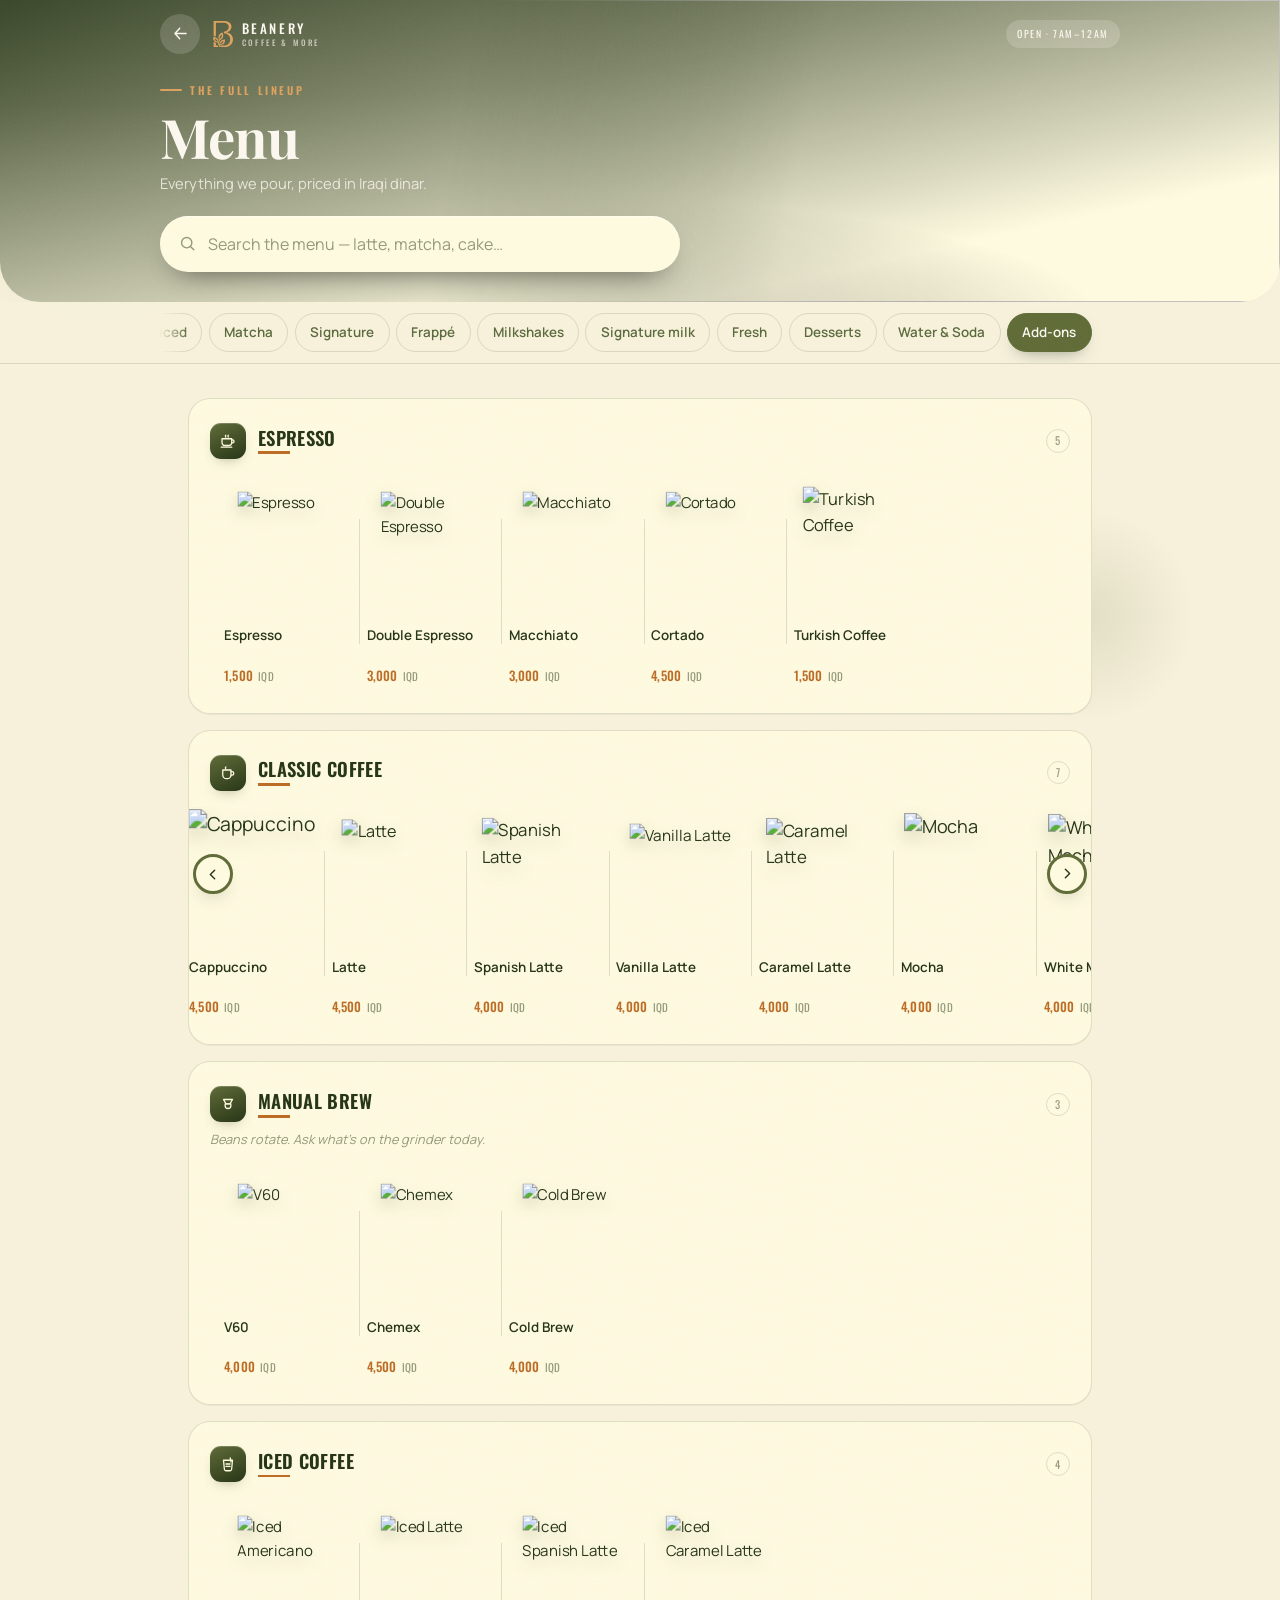
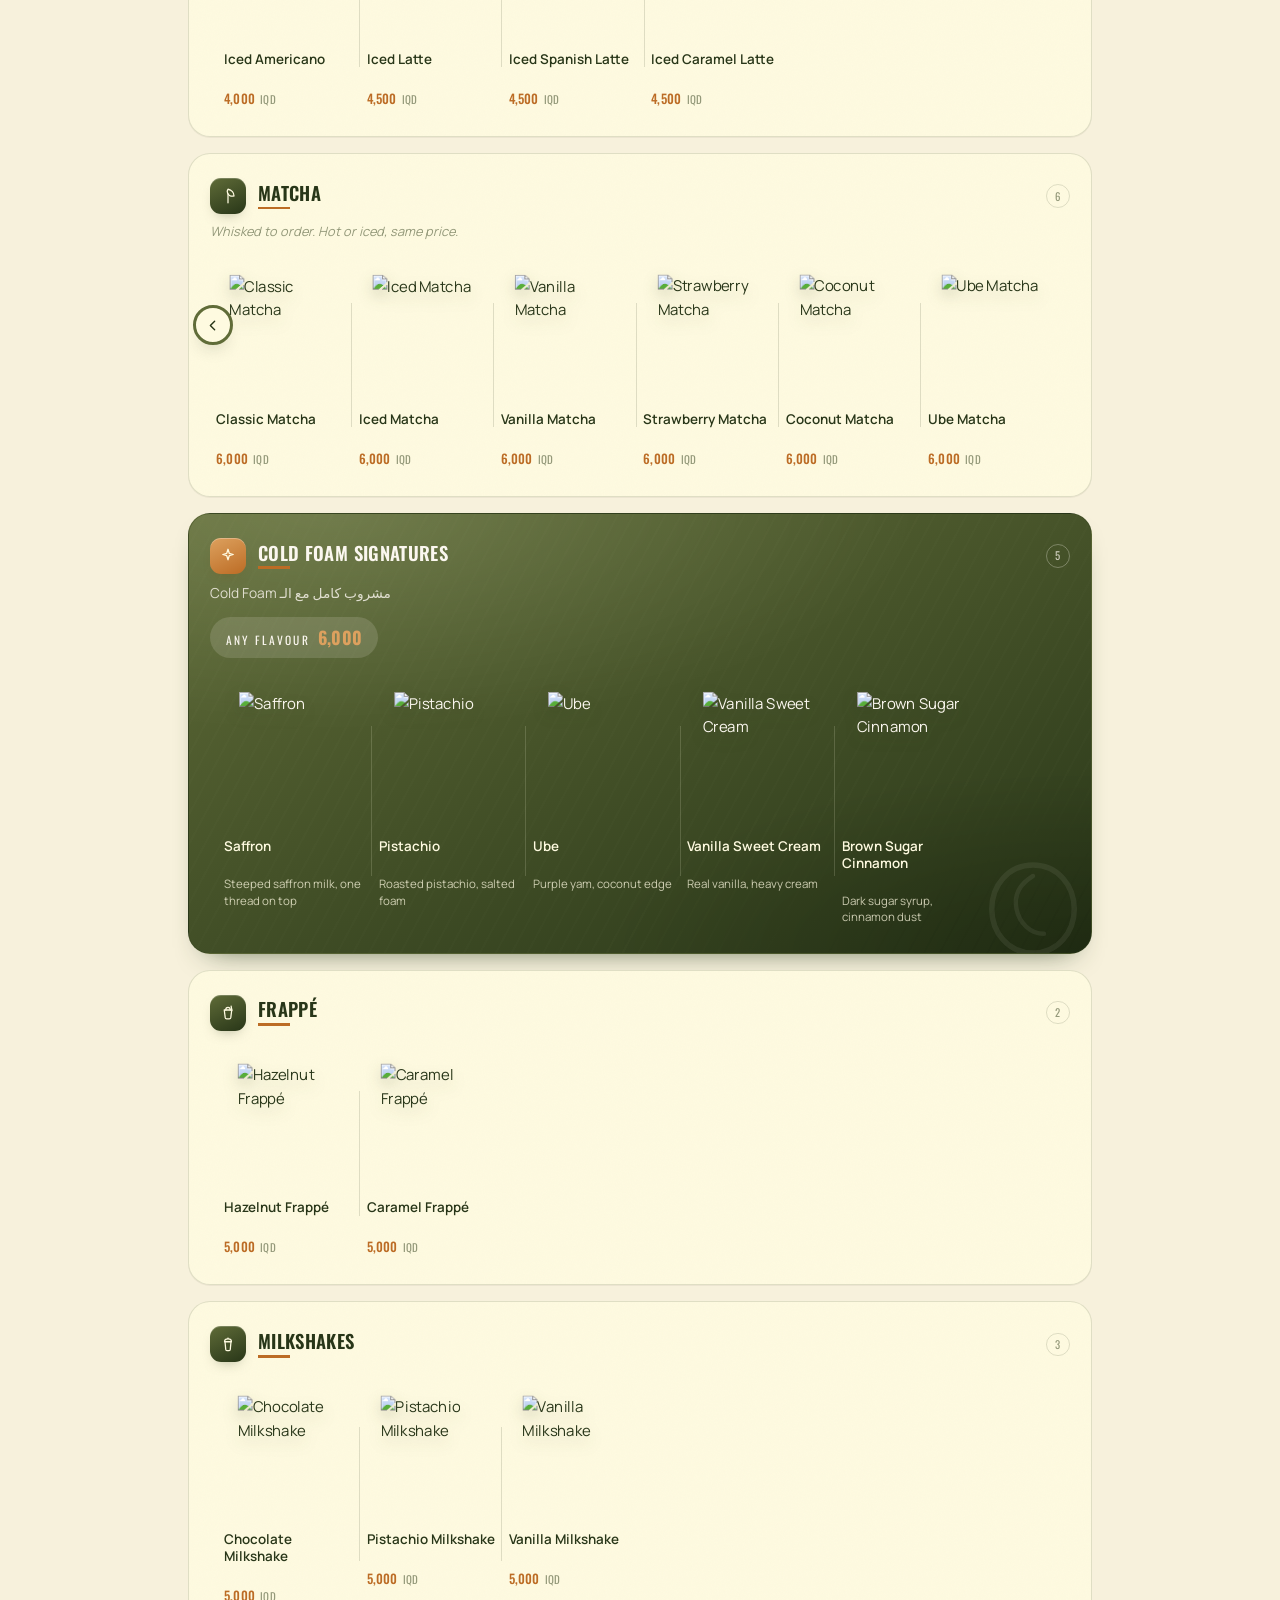
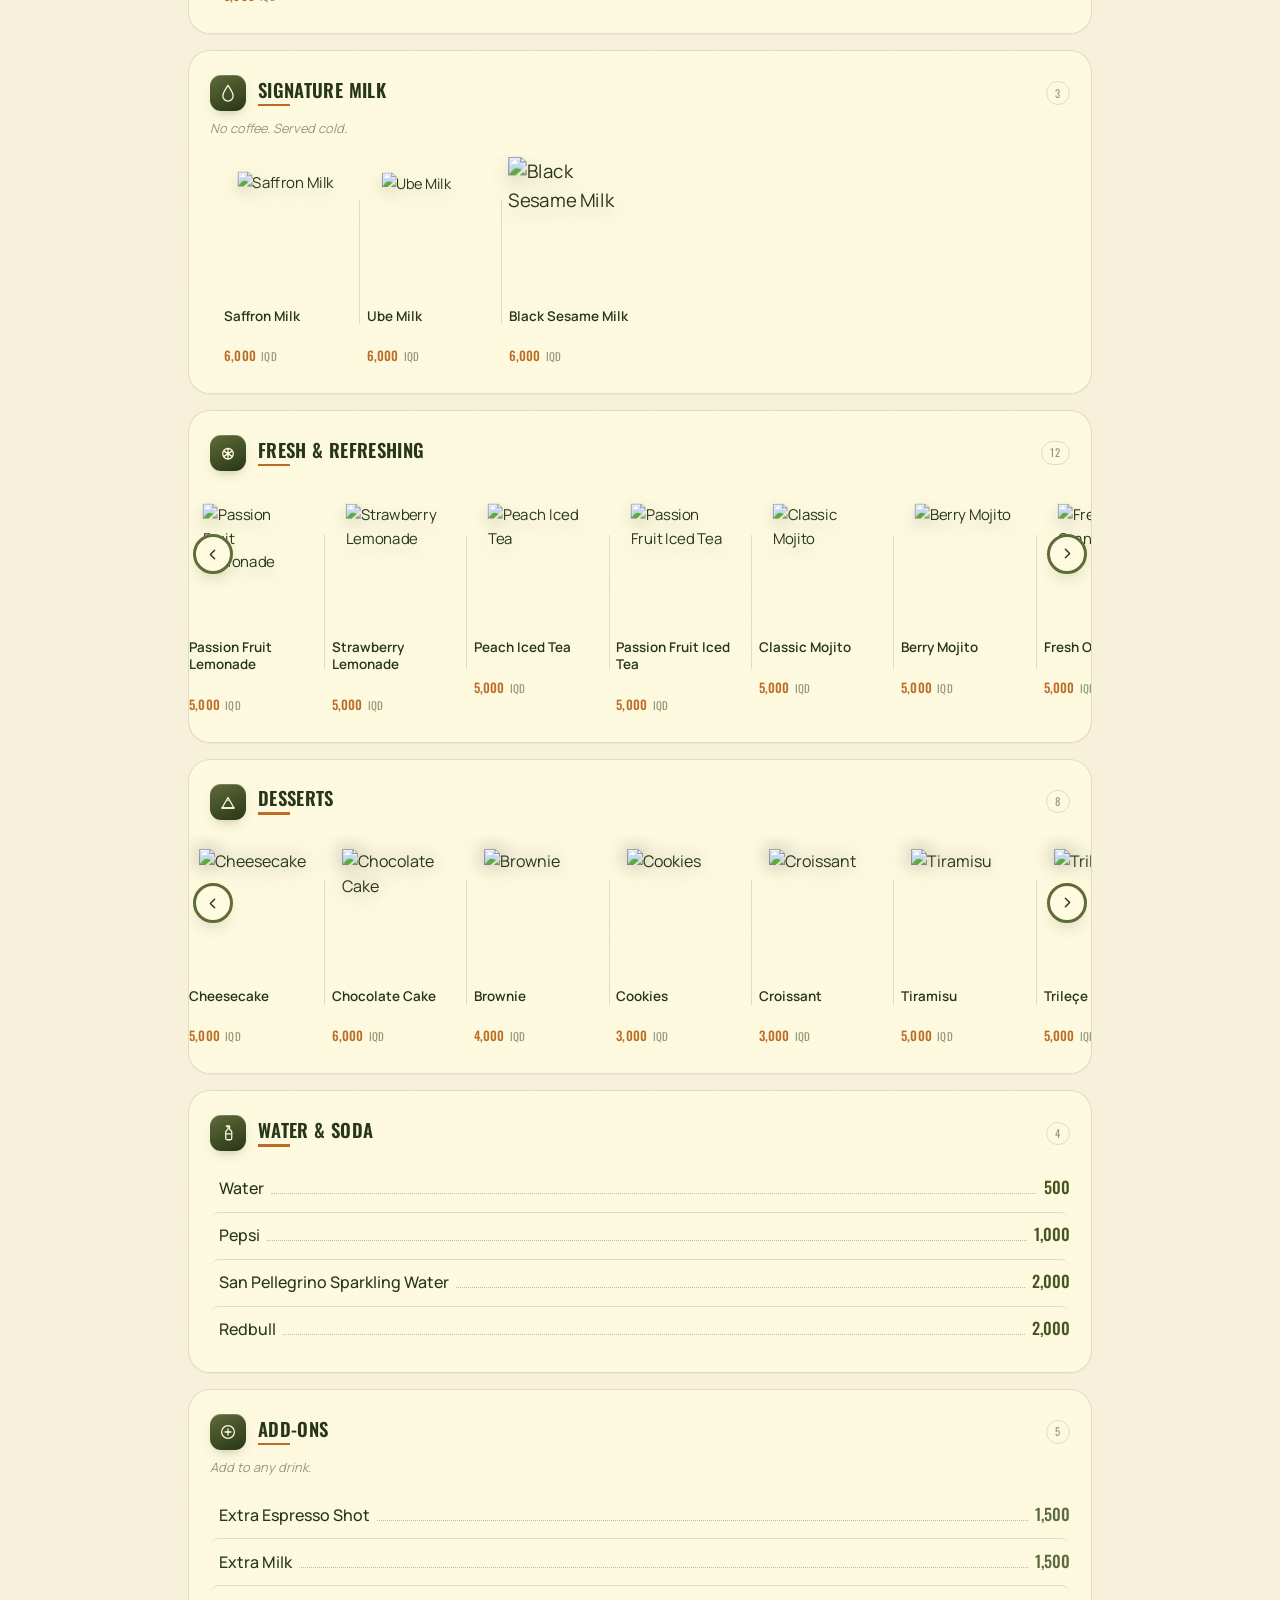
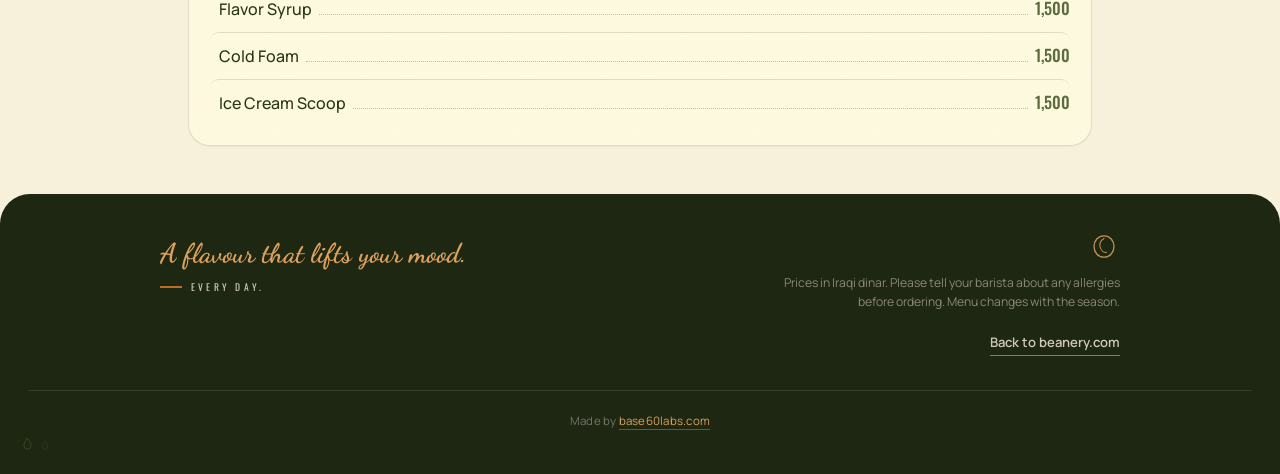
==== commit bc8e1208: "Put the owner's new logo on the site and the menu The monogram was a monoline redraw traced from a p" ====
--- a/menu/index.html
+++ b/menu/index.html
@@ -16,27 +16,17 @@
   <link
     href="https://fonts.googleapis.com/css2?family=Dancing+Script:wght@700&family=Oswald:wght@300;400;500;600&family=Playfair+Display:wght@600;700&family=Manrope:wght@400;500;600;700&display=swap"
     rel="stylesheet">
-  <link rel="stylesheet" href="menu.css?v=38">
+  <link rel="stylesheet" href="menu.css?v=39">
 </head>
 
 <body>
 
   <svg class="sprite" aria-hidden="true" focusable="false" xmlns="http://www.w3.org/2000/svg">
-    <!-- the real Beanery monogram — geometry from logo.svg, kept in its
-         tracing space via the group transform so it stays comparable to the
-         source file. stroke is currentColor (not logo.svg's hardcoded gold)
-         so it keeps inheriting --gold-soft and the dark-mode palette. -->
-    <symbol id="i-b" viewBox="0 0 50.7 63.3">
-      <g transform="translate(-30.05 -16.4)" fill="none" stroke="currentColor" stroke-width="4.6" stroke-linecap="butt"
-        stroke-linejoin="round">
-        <path d="M36 18.7 H57.8 C67.2 18.7 72.8 24 72.8 30.4 C72.8 36.9 67.2 42.6 57.8 42.6 H47
-             C59.4 42.6 78.4 46 78.4 59.9 C78.4 71.5 67.2 77.4 55 77.4 H50" />
-        <path d="M38.5 24 V46" />
-        <path d="M51.2 54.8 C49.8 61.5 48.4 68.6 47.4 76.4" />
-        <path d="M49.2 36.2 C44.8 41.6 44.6 48.6 51.2 54.8 C56 47.8 54.4 41.4 49.2 36.2 Z" />
-        <path d="M32.8 49.8 C31 60.4 34.8 70.8 44.8 76.2 C44.4 64.8 40.2 55.4 32.8 49.8 Z" />
-        <path d="M61.2 55.8 C54.4 55.8 49.8 59.6 48.8 66.2 C56 66.2 60.2 62.2 61.2 55.8 Z" />
-      </g>
+    <!-- the Beanery monogram: the owner's own vector (beanery-logo-assets,
+         2026-09-14), one filled path. fill is currentColor so it keeps
+         inheriting --gold-soft and the dark-mode palette. -->
+    <symbol id="i-b" viewBox="270.46 0.01 504.47 658.02">
+      <path fill="currentColor" fill-rule="evenodd" d="M416.75,657.62C416.44,657.3 416.33,654.81 416.33,647.52C416.32,642.19 416.18,636.86 416.01,635.67C415.84,634.48 415.54,631.85 415.35,629.83C414.04,616.23 412.84,608.46 410.64,599.51C408.0,588.74 403.54,575.67 400.93,571.0C400.36,569.99 399.31,568.04 398.58,566.67C394.7,559.28 392.36,556.22 386.45,550.82C384.36,548.92 381.25,546.38 379.52,545.17C373.51,540.98 369.48,539.23 359.5,536.48C357.55,535.94 355.97,535.46 347.33,532.73C338.54,529.95 328.59,525.73 324.0,522.83C323.27,522.37 322.59,522.0 322.48,522.0C322.1,522.0 317.81,519.1 313.89,516.2C301.24,506.84 289.74,492.48 284.0,478.87C281.91,473.91 278.43,463.99 277.5,460.37C274.46,448.42 271.86,430.15 271.16,415.83C271.04,413.45 270.89,411.28 270.82,411.0C270.46,409.68 270.96,409.59 278.54,409.65C292.97,409.74 306.36,410.79 315.5,412.52C322.44,413.84 332.71,416.42 337.0,417.92C338.01,418.28 339.81,418.9 341.0,419.3C344.47,420.48 359.01,427.85 362.46,430.17C369.81,435.12 377.84,441.99 382.23,447.09C385.56,450.97 391.46,458.83 393.17,461.66C395.9,466.18 399.72,474.64 401.77,480.67C403.96,487.11 406.72,500.1 407.16,506.0C407.27,507.56 407.61,511.16 407.9,514.0C408.34,518.32 408.39,521.86 408.21,535.52C408.01,551.21 408.03,552.01 408.69,555.01C409.37,558.15 409.52,558.59 409.83,558.28C410.11,558.0 411.27,550.74 412.0,544.67C413.18,534.8 413.26,534.29 417.0,514.67C421.62,490.41 420.93,475.2 414.14,451.67C409.18,434.5 407.18,420.11 407.95,407.31C408.68,395.24 410.85,384.19 414.27,375.0C417.39,366.65 425.22,352.33 429.49,347.17C430.25,346.25 431.78,344.3 432.89,342.83C438.24,335.76 448.66,325.88 459.62,317.5C464.62,313.67 476.31,306.01 483.17,302.06C491.63,297.18 509.34,288.67 511.02,288.67C511.63,288.67 512.75,291.75 515.48,301.0C516.32,303.84 517.25,306.99 517.55,308.0C518.8,312.22 519.1,313.23 519.5,314.5C519.73,315.23 520.18,316.81 520.5,318.0C520.82,319.19 521.28,320.84 521.51,321.67C523.04,326.94 524.95,335.51 526.47,344.0C528.5,355.28 529.0,371.77 527.66,383.17C527.47,384.82 527.23,386.92 527.14,387.83C526.63,392.56 524.51,401.74 522.54,407.71C521.5,410.88 519.79,415.45 519.37,416.23C519.19,416.56 518.64,417.73 518.15,418.83C516.51,422.53 515.85,423.82 513.49,427.83C508.63,436.1 506.68,438.8 500.96,445.17C493.29,453.72 487.27,458.84 471.83,470.01C468.72,472.26 465.19,474.94 464.0,475.96C460.39,479.05 452.78,486.62 449.66,490.22C445.27,495.28 437.72,506.79 434.76,512.92C432.47,517.67 429.84,524.01 429.07,526.67C427.32,532.69 426.14,536.64 425.35,539.17C424.32,542.41 422.67,551.7 421.79,559.17C421.4,562.49 421.23,566.86 421.21,574.33C421.19,583.54 421.28,585.47 421.93,590.0C422.69,595.3 424.57,605.35 424.85,605.63C425.35,606.13 425.7,604.24 426.63,596.0C428.69,577.61 431.5,565.38 436.56,552.67C439.29,545.81 440.84,542.51 444.32,536.17C448.41,528.7 450.44,525.77 456.65,518.38C465.15,508.25 464.33,509.09 470.81,504.0C472.8,502.44 475.79,500.03 477.46,498.64C481.33,495.43 485.99,492.36 491.0,489.72C498.94,485.54 501.63,484.22 506.83,481.99C514.12,478.87 516.53,477.96 521.5,476.5C528.22,474.53 531.81,473.68 538.5,472.49C540.15,472.2 542.14,471.81 542.93,471.64C548.32,470.43 565.04,468.13 570.58,467.83C574.67,467.61 574.67,467.61 574.67,470.22C574.66,476.27 573.14,493.96 571.99,501.17C571.32,505.44 567.91,521.72 566.83,525.83C565.21,532.02 561.98,541.14 559.51,546.5C559.25,547.05 558.73,548.25 558.33,549.17C556.59,553.24 549.47,564.44 546.15,568.33C541.89,573.33 537.98,577.2 534.38,579.99C524.04,587.99 517.02,591.92 507.5,595.04C503.16,596.46 491.48,599.42 488.0,599.99C486.81,600.19 485.23,600.49 484.5,600.66C483.77,600.83 480.54,601.52 477.33,602.2C471.84,603.35 466.55,604.83 464.67,605.73C462.19,606.92 454.91,611.51 453.3,612.89C448.74,616.81 446.02,620.77 443.65,626.94C442.41,630.15 440.17,638.13 439.7,641.0C438.9,645.86 438.0,653.2 438.0,654.81C438.0,657.7 438.5,657.56 427.17,657.82C419.34,657.99 417.08,657.95 416.75,657.62ZM459.33,657.75C454.32,657.63 454.33,657.64 454.34,655.74C454.34,653.82 455.15,645.15 455.67,641.5C456.4,636.29 457.83,631.86 459.87,628.46C462.63,623.86 465.77,621.89 471.83,621.0C473.31,620.78 491.1,620.6 520.17,620.5C545.47,620.41 568.26,620.26 570.83,620.15C581.01,619.74 592.45,617.81 602.33,614.84C604.99,614.04 613.96,610.78 616.17,609.81C616.72,609.57 618.07,609.0 619.17,608.55C621.27,607.67 630.28,603.13 633.98,601.08C636.2,599.85 644.62,594.09 648.04,591.47C651.31,588.96 659.03,581.9 663.0,577.79C670.94,569.58 681.16,555.47 685.06,547.33C685.98,545.41 687.68,541.88 688.84,539.5C691.59,533.85 692.22,532.28 694.43,525.5C697.84,515.07 699.04,510.41 701.0,500.0C702.8,490.43 703.15,485.42 703.16,469.0C703.17,454.2 703.08,452.58 701.8,443.17C700.2,431.41 697.13,419.48 692.66,407.67C690.15,401.03 689.69,399.98 686.27,393.17C682.24,385.15 679.19,380.23 673.43,372.5C668.73,366.19 667.51,364.8 661.02,358.46C652.25,349.86 651.46,349.18 645.54,345.21C642.95,343.47 639.51,341.13 637.88,340.0C630.71,335.03 621.24,330.29 608.67,325.4C603.28,323.3 596.7,321.13 587.17,318.31C585.07,317.69 575.96,316.03 571.0,315.36C562.03,314.14 560.94,314.01 556.33,313.64C553.86,313.44 551.67,313.13 551.46,312.96C551.25,312.79 551.0,312.17 550.9,311.58C550.79,310.99 550.01,307.2 549.16,303.17C548.32,299.13 547.2,293.58 546.68,290.83C546.16,288.08 545.42,284.56 545.03,283.0C543.93,278.49 543.0,273.69 543.0,272.47C543.0,271.17 542.61,271.32 548.67,270.31C552.47,269.67 558.38,268.37 567.67,266.12C578.15,263.59 594.09,257.42 603.86,252.11C614.61,246.27 618.81,243.62 623.01,240.03C624.42,238.82 627.66,236.08 630.2,233.93C635.29,229.65 636.46,228.4 642.83,220.49C648.97,212.86 653.49,205.1 658.16,194.17C660.08,189.68 660.83,187.42 662.33,181.67C663.31,177.87 664.93,169.22 665.33,165.67C666.04,159.28 666.13,150.19 665.53,144.5C664.59,135.53 663.95,131.55 662.43,125.33C661.73,122.48 659.14,114.66 658.62,113.83C658.5,113.65 657.78,112.0 657.01,110.17C655.37,106.26 652.18,99.81 650.84,97.67C647.91,93.0 646.56,91.11 643.55,87.5C636.85,79.46 634.61,77.0 632.41,75.21C619.97,65.09 616.84,62.94 607.17,57.84C602.67,55.48 588.95,49.76 586.0,49.02C585.36,48.87 583.56,48.36 582.0,47.9C577.04,46.44 568.7,44.79 561.34,43.81C551.91,42.56 550.3,42.54 446.5,42.52C390.77,42.51 344.9,42.61 344.58,42.74C344.03,42.97 344.0,51.63 344.0,218.07C343.99,314.37 343.9,393.73 343.79,394.42C343.64,395.33 343.42,395.67 342.97,395.67C342.64,395.67 339.84,394.86 336.77,393.88C328.28,391.18 327.56,390.99 318.0,389.03C309.46,387.27 294.39,386.4 288.17,387.3C286.88,387.49 286.02,387.47 285.75,387.25C285.42,386.99 285.35,347.99 285.42,193.54L285.5,0.17L421.33,0.07C512.9,0.01 558.9,0.09 562.5,0.32C582.38,1.62 596.47,3.56 610.83,6.98C613.03,7.5 615.96,8.19 617.33,8.5C618.71,8.81 621.56,9.59 623.67,10.24C625.78,10.89 628.18,11.61 629.0,11.84C631.45,12.52 641.34,15.95 642.83,16.63C643.2,16.8 645.36,17.71 647.63,18.66C649.9,19.61 652.22,20.66 652.79,20.98C653.37,21.3 656.31,22.81 659.33,24.34C662.36,25.86 665.43,27.5 666.17,27.97C666.9,28.44 667.76,28.97 668.07,29.16C672.86,31.99 676.03,34.12 683.25,39.33C694.07,47.14 704.71,57.97 713.71,70.33C716.77,74.53 718.52,77.49 721.96,84.3C728.42,97.09 731.64,105.87 733.8,116.67C735.9,127.13 736.5,133.2 736.5,144.17C736.5,156.65 735.23,168.6 733.03,176.83C730.09,187.81 727.24,195.34 722.75,204.0C719.15,210.94 717.38,213.92 713.12,220.17C708.15,227.45 704.97,231.34 698.83,237.67C685.94,250.95 673.91,260.57 660.17,268.59C655.77,271.15 650.44,274.16 648.33,275.27C641.99,278.6 628.76,284.07 621.83,286.22C618.15,287.37 617.67,287.58 617.67,288.12C617.67,288.43 618.32,288.72 619.58,288.95C625.03,289.97 633.39,292.16 640.17,294.33C642.37,295.04 645.97,296.17 648.17,296.84C656.62,299.43 666.43,303.56 677.83,309.35C682.6,311.77 687.78,314.51 689.33,315.43C696.56,319.74 709.07,328.85 716.0,334.86C719.66,338.03 730.49,348.85 733.14,351.99C733.99,353.0 735.47,354.95 736.42,356.33C737.37,357.71 739.1,359.97 740.26,361.37C745.25,367.37 754.5,382.43 755.86,386.76C755.99,387.17 756.98,389.38 758.06,391.67C761.47,398.88 761.53,399.02 763.16,403.67C766.2,412.3 766.72,413.96 767.68,417.94C768.24,420.26 768.92,423.06 769.19,424.14C770.04,427.53 770.95,432.34 772.49,441.58C774.52,453.8 774.93,477.22 773.33,489.88C772.78,494.18 772.02,499.14 771.47,502.0C770.77,505.65 769.35,512.5 768.77,515.0C768.5,516.19 768.15,517.77 767.99,518.5C767.49,520.85 765.25,528.63 764.46,530.75C763.26,533.99 763.0,534.66 762.06,537.0C758.2,546.52 756.32,550.54 751.32,559.97C747.93,566.39 738.9,579.35 732.03,587.67C725.51,595.57 714.24,606.43 703.96,614.73C699.91,618.0 686.38,627.06 681.67,629.66C679.92,630.62 678.35,631.53 678.17,631.68C677.76,632.0 667.77,637.0 667.53,637.0C667.43,637.0 665.79,637.75 663.87,638.67C661.95,639.58 660.3,640.33 660.21,640.33C660.12,640.33 659.1,640.77 657.94,641.3C653.88,643.16 639.75,648.15 634.83,649.46C626.66,651.63 614.63,654.25 609.39,654.99C602.75,655.93 592.13,657.0 586.0,657.34C580.03,657.68 471.06,658.03 459.33,657.75ZM285.73,657.27C285.43,656.96 285.33,642.29 285.33,593.26C285.33,536.69 285.39,529.62 285.84,529.45C286.39,529.24 287.39,529.59 290.48,531.06C291.56,531.58 292.57,532.0 292.72,532.0C292.87,532.0 294.23,532.58 295.74,533.29C299.47,535.03 303.55,536.71 307.17,537.99C310.27,539.08 311.23,539.44 314.33,540.65C316.13,541.35 316.47,541.49 318.5,542.33C319.05,542.56 321.68,543.49 324.33,544.4C326.99,545.31 330.49,546.57 332.1,547.2C333.72,547.83 336.87,548.97 339.1,549.72C341.34,550.47 343.35,551.24 343.58,551.42C343.91,551.68 344.0,558.93 344.0,585.67C344.0,613.67 344.08,619.65 344.45,619.96C344.77,620.22 352.09,620.35 369.84,620.41C398.55,620.51 395.16,619.35 396.34,629.49C397.39,638.45 397.11,655.67 395.9,657.25C395.45,657.85 286.33,657.86 285.73,657.27ZM453.84,593.64C456.14,591.97 473.16,583.33 474.15,583.33C474.52,583.33 487.49,576.79 488.91,575.89C489.69,575.4 490.38,575.0 490.45,575.0C490.52,575.0 492.96,573.4 495.87,571.45C503.23,566.52 506.2,564.0 510.11,559.33C511.42,557.78 513.42,555.45 514.55,554.17C516.74,551.67 520.25,546.67 521.91,543.67C522.46,542.66 523.58,540.63 524.39,539.17C526.67,535.03 531.37,522.14 533.03,515.5C533.57,513.3 534.15,511.03 534.3,510.45C534.78,508.67 534.34,508.45 531.95,509.31C530.14,509.96 523.97,512.42 521.83,513.35C521.47,513.51 520.19,514.03 519.0,514.52C515.24,516.06 512.77,517.29 509.66,519.17C508.0,520.18 506.59,521.0 506.52,521.0C506.45,521.0 504.85,521.91 502.98,523.01C493.67,528.51 482.12,538.15 474.88,546.46C466.34,556.26 463.97,559.68 459.42,568.83C455.72,576.25 453.12,583.42 451.49,590.63C450.68,594.23 450.62,595.33 451.25,595.33C451.4,595.33 452.56,594.57 453.84,593.64ZM385.47,526.05C385.69,525.69 384.86,518.67 384.2,515.33C382.85,508.5 380.63,501.0 378.58,496.33C373.59,484.96 364.9,474.37 353.66,465.97C345.09,459.56 344.53,459.23 333.83,454.2C326.05,450.54 319.97,448.38 315.89,447.82C314.27,447.6 314.24,447.61 314.45,448.38C314.57,448.81 314.91,450.29 315.19,451.67C317.7,463.79 319.41,468.44 325.17,478.83C328.46,484.77 335.37,493.46 340.81,498.5C344.9,502.3 347.07,504.01 351.33,506.81C357.2,510.68 359.15,511.88 362.17,513.48C363.82,514.35 365.32,515.18 365.5,515.32C365.68,515.45 367.48,516.43 369.5,517.5C371.52,518.56 374.4,520.08 375.9,520.87C378.96,522.49 382.76,524.77 383.96,525.71C384.84,526.4 385.2,526.48 385.47,526.05ZM439.37,459.58C440.77,457.3 447.2,450.15 453.75,443.6C457.1,440.26 460.73,436.45 461.83,435.13C462.93,433.82 465.18,431.18 466.83,429.27C472.3,422.94 476.14,417.84 478.96,413.17C479.73,411.88 480.51,410.61 480.67,410.33C485.21,402.93 489.13,394.16 490.99,387.22C493.22,378.87 494.67,367.78 494.67,359.02C494.66,352.82 493.37,340.93 492.65,340.49C492.51,340.4 491.89,340.74 491.28,341.24C473.87,355.54 459.6,372.23 450.59,388.83C447.69,394.18 447.26,395.09 445.19,400.33C440.25,412.88 438.49,419.7 437.49,430.1C436.96,435.56 436.79,449.42 437.17,455.67C437.53,461.56 437.83,462.1 439.37,459.58Z" />
     </symbol>
     <symbol id="i-search" viewBox="0 0 24 24" fill="none" stroke="currentColor" stroke-width="1.8"
       stroke-linecap="round">
@@ -716,7 +706,7 @@
           <article class="pcard" data-pos-id="prod_1787863617451_qx5pcp_fresh-refreshing-mate-tea">
             <div class="pcard__photo"><img src="assets/mate-tea.webp" alt="Mate" loading="lazy"></div>
             <h3 class="pcard__name">Mate <b class="new">New</b></h3>
-            <p class="pcard__price">5,000 <span>IQD</span></p>
+            <p class="pcard__price">500 <span>IQD</span></p>
           </article>
         </div>
         <button class="cardrow__arrow cardrow__arrow--next" type="button" aria-label="Scroll right"><svg
--- a/menu/menu.css
+++ b/menu/menu.css
@@ -320,11 +320,10 @@
   margin-right: auto;
 }
 
-/* 20:25 matches the monogram's own 50.7:63.3 ratio — the old 22:25 box
-   letterboxed it and shaved a pixel off each side */
+/* 20:26 keeps the monogram's own 504.47:658.02 proportion */
 .mhead__b {
   width: 20px;
-  height: 25px;
+  height: 26px;
   color: var(--gold-soft);
 }
 
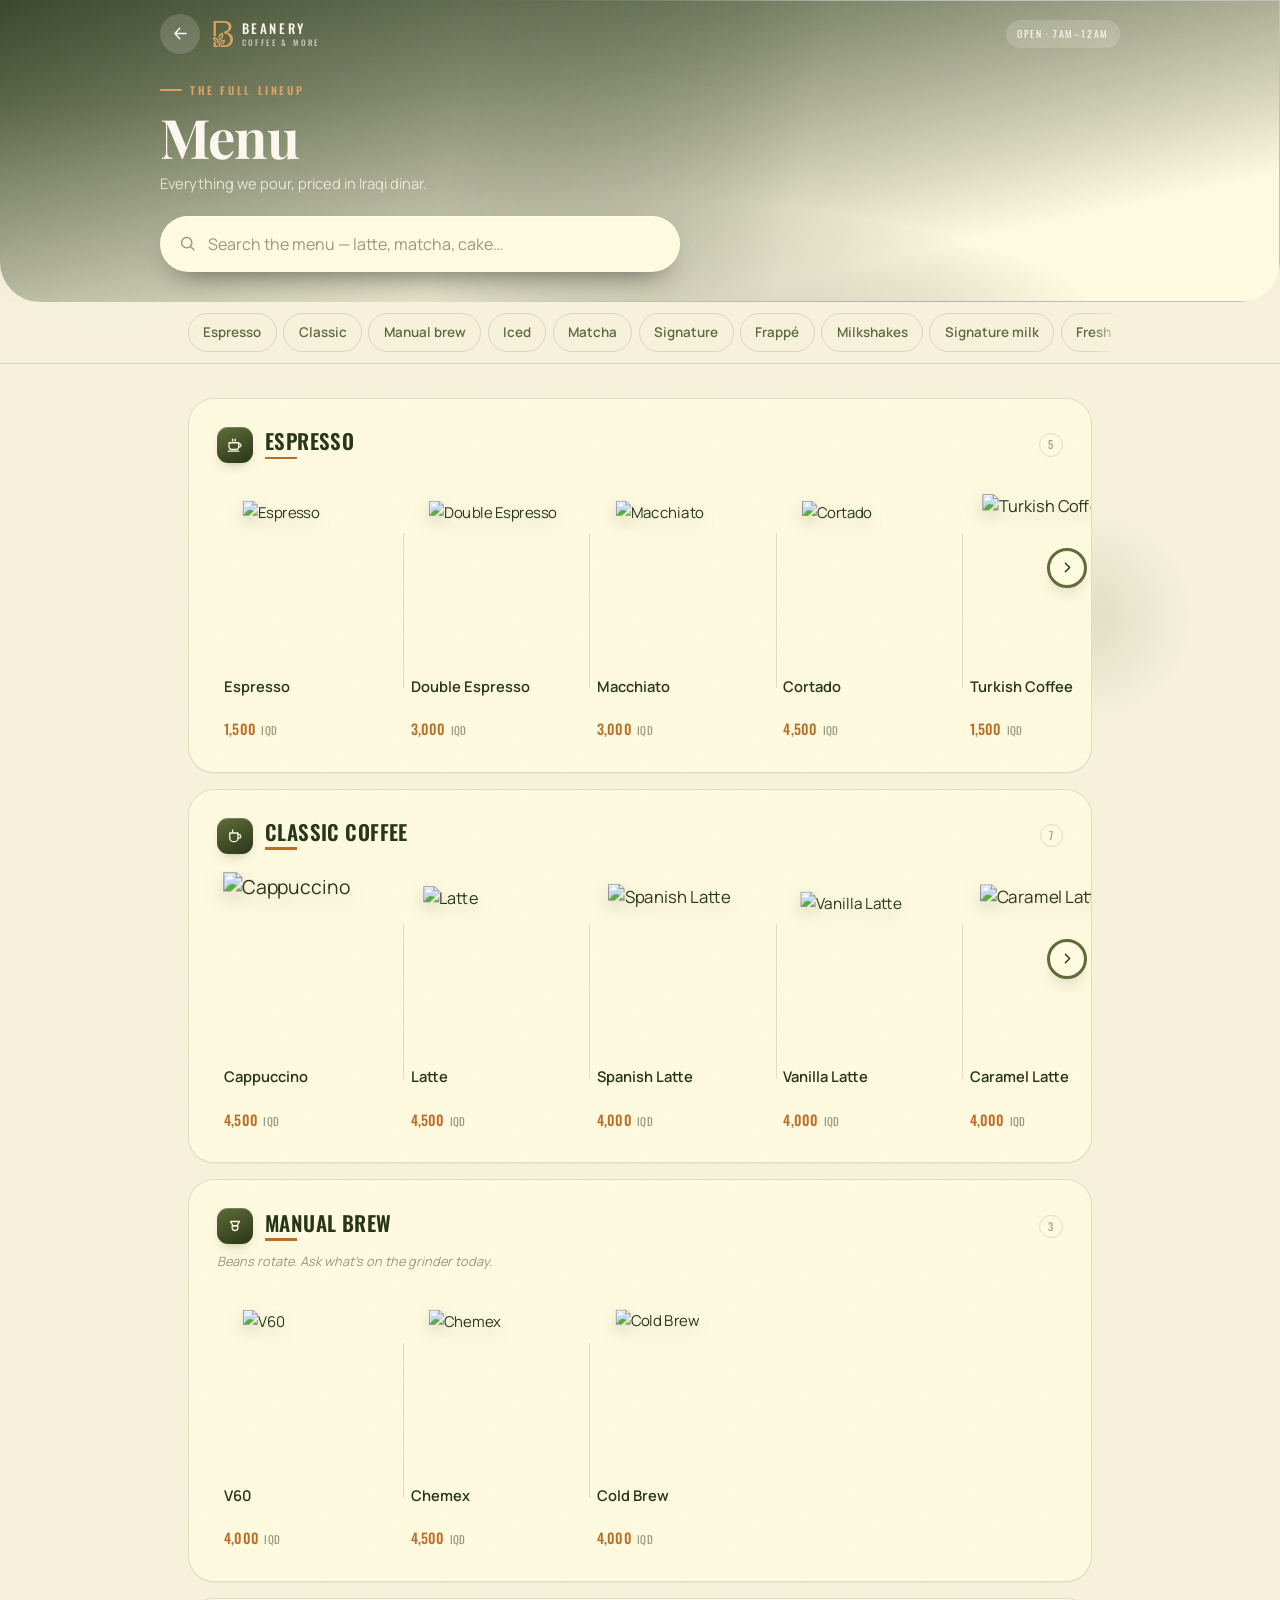
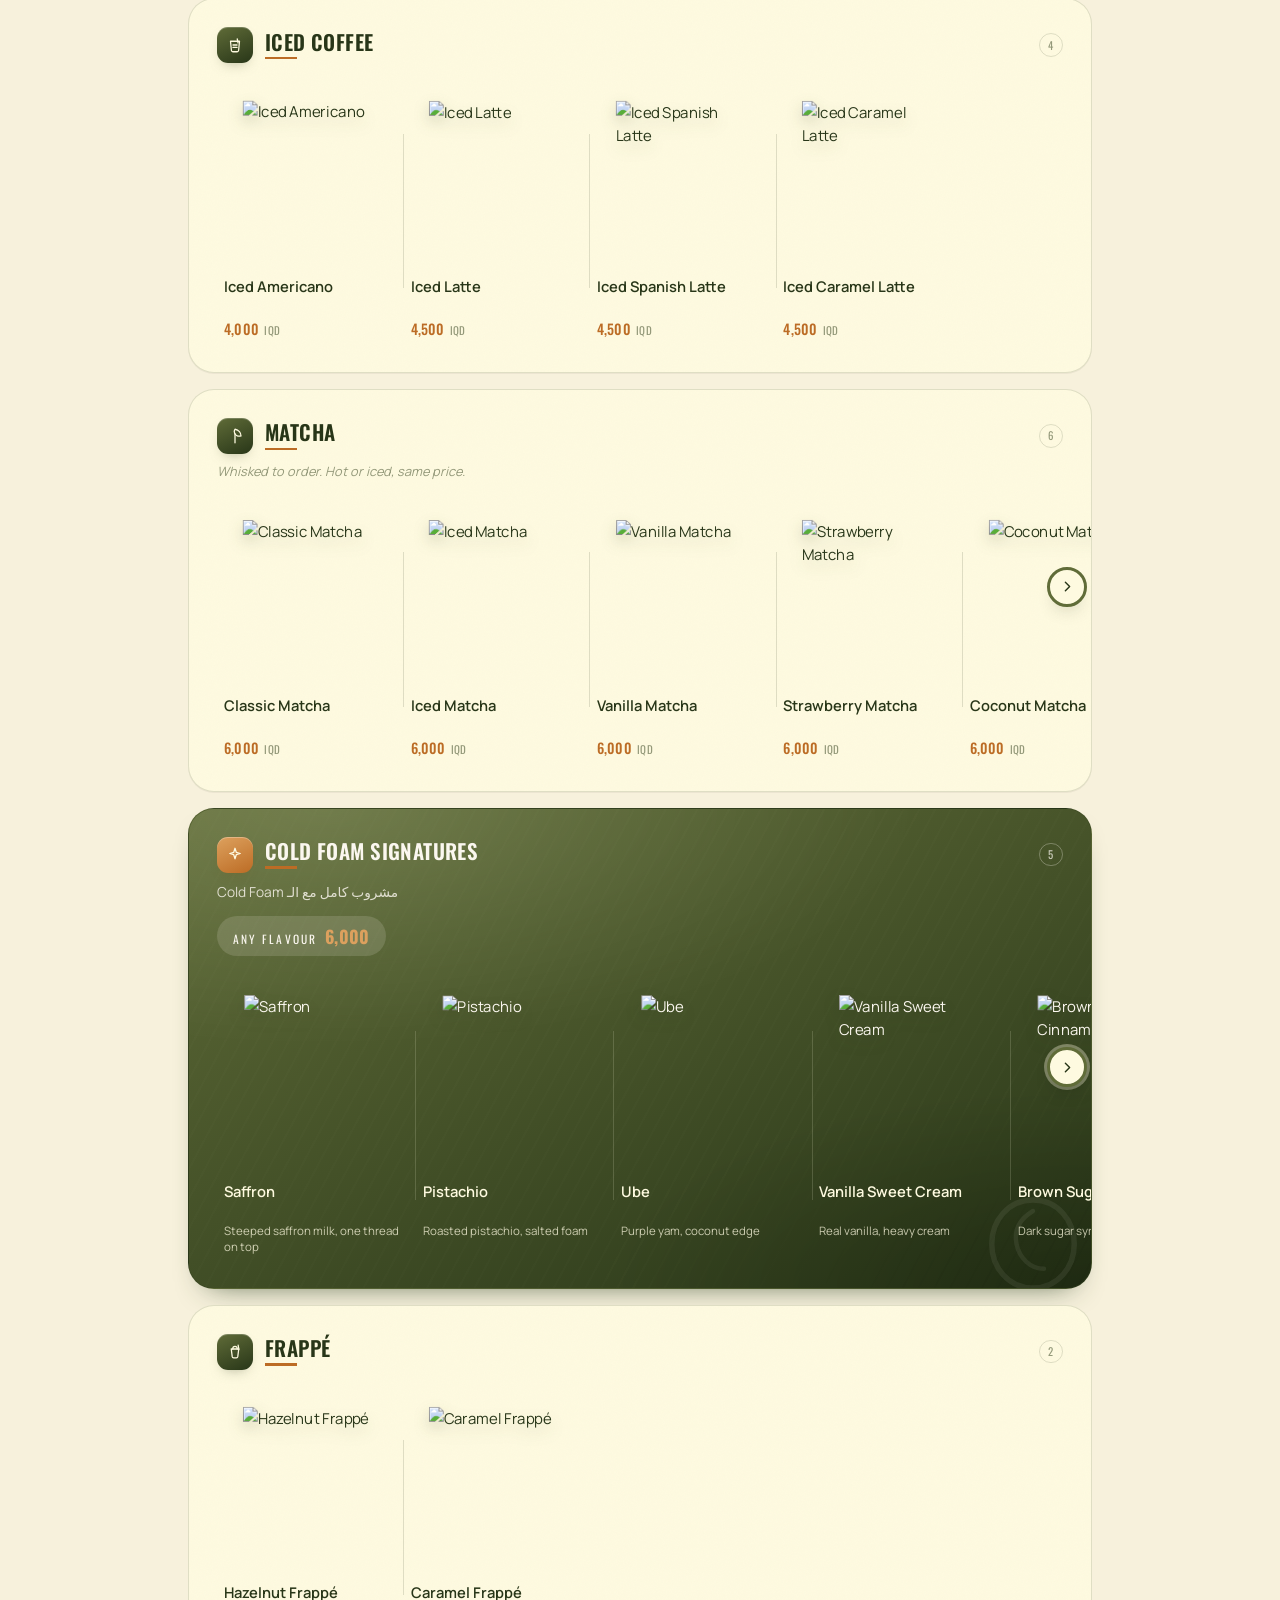
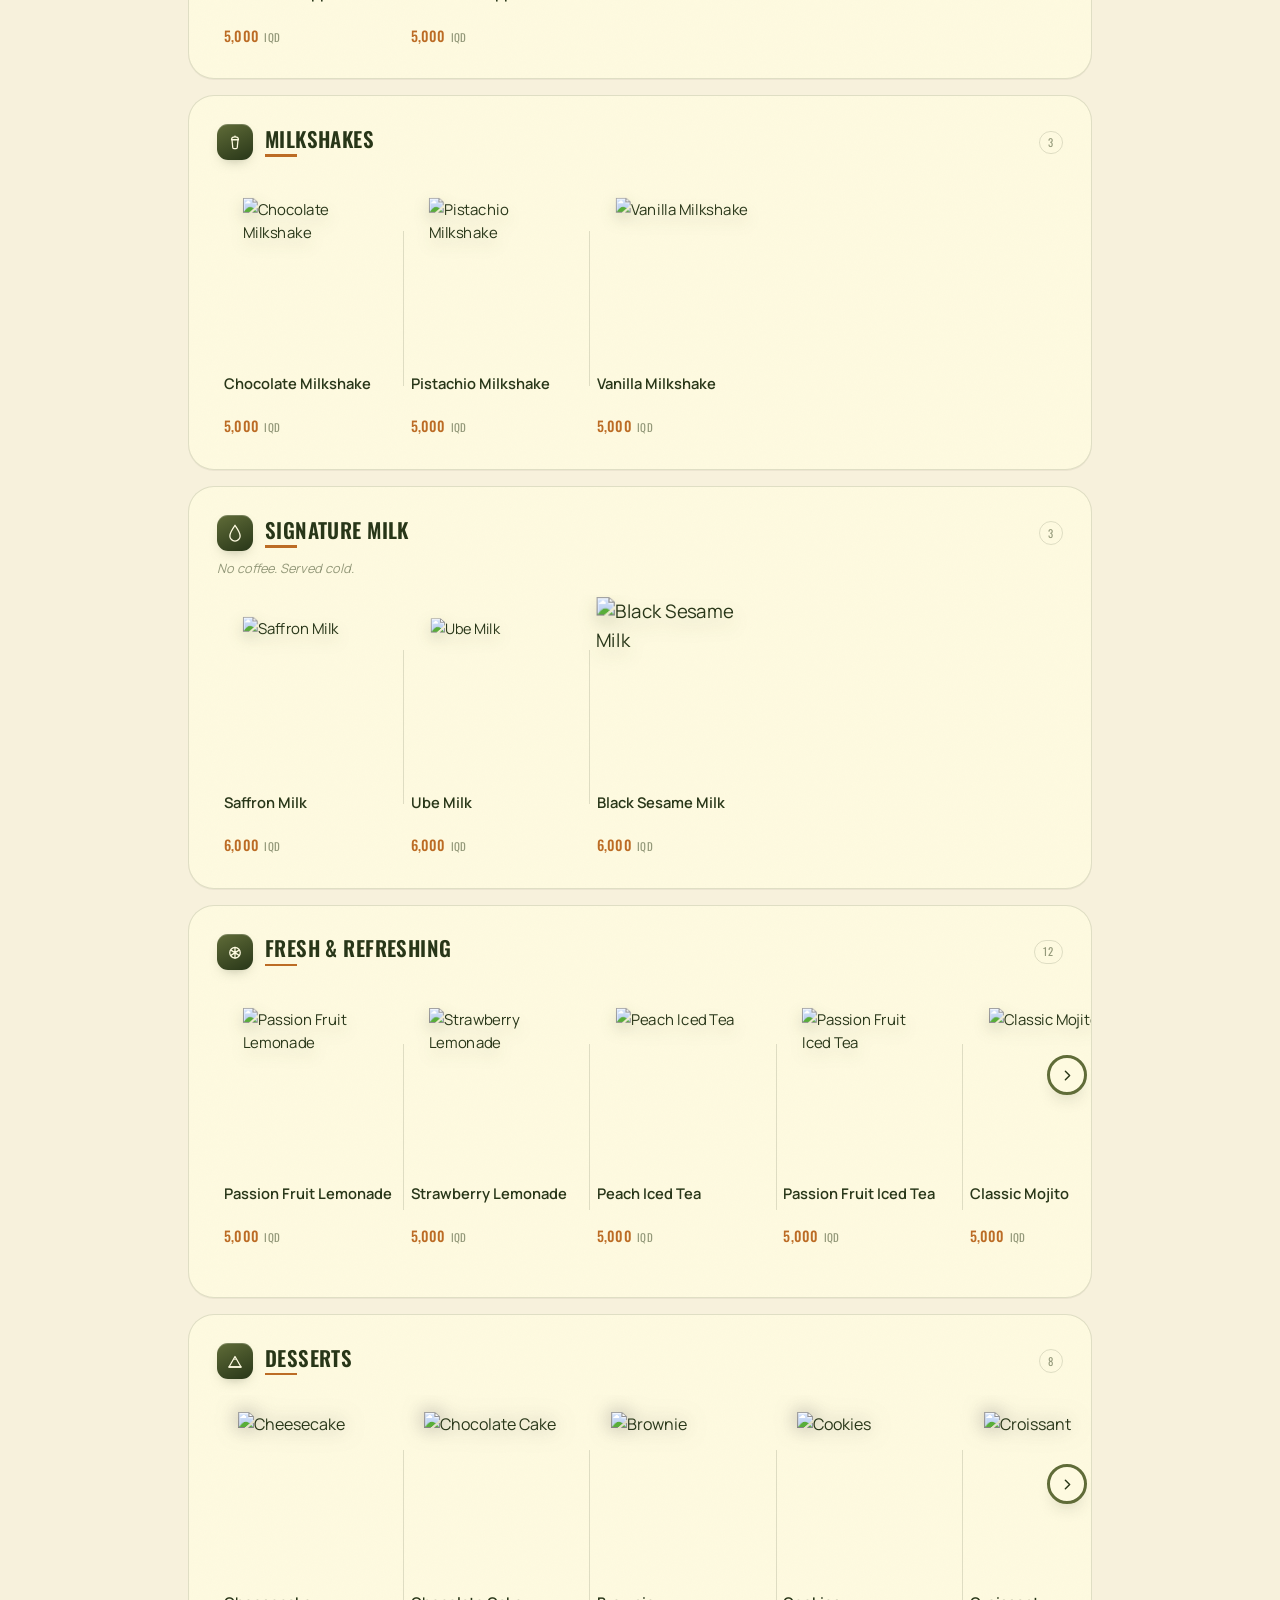
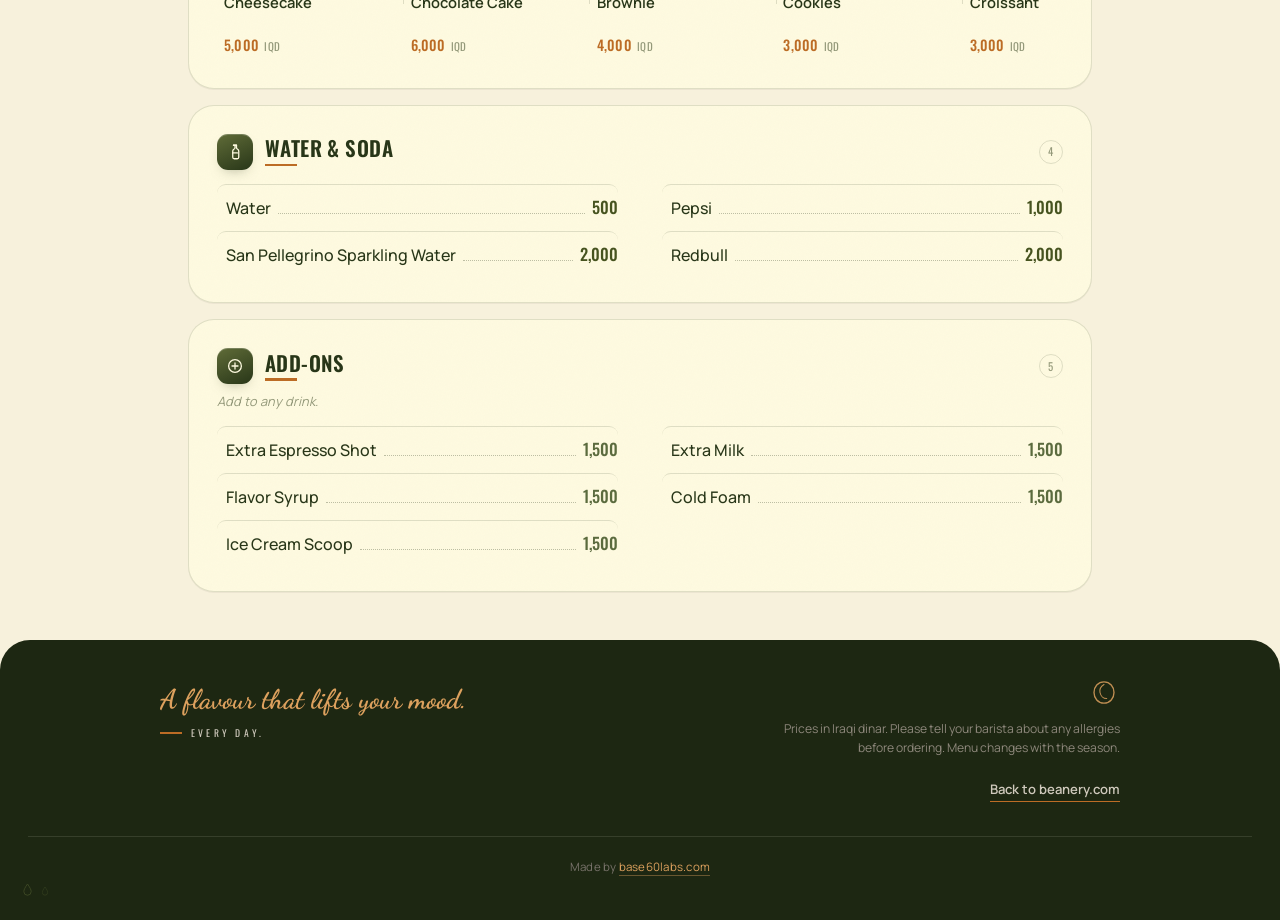
==== commit 7b21c426: "Make the menu fully responsive on phones, foldables and tablets - Sticky category bar works again: o" ====
--- a/menu/index.html
+++ b/menu/index.html
@@ -16,7 +16,7 @@
   <link
     href="https://fonts.googleapis.com/css2?family=Dancing+Script:wght@700&family=Oswald:wght@300;400;500;600&family=Playfair+Display:wght@600;700&family=Manrope:wght@400;500;600;700&display=swap"
     rel="stylesheet">
-  <link rel="stylesheet" href="menu.css?v=39">
+  <link rel="stylesheet" href="menu.css?v=40">
 </head>
 
 <body>
@@ -175,7 +175,7 @@
         </svg>
         <p>BEANERY<span>COFFEE &amp; MORE</span></p>
       </div>
-      <span class="mhead__open">Open&nbsp;·&nbsp;7am&ndash;12am</span>
+      <span class="mhead__open"><span class="mhead__open-lbl">Open&nbsp;·&nbsp;</span>7am&ndash;12am</span>
     </div>
 
     <div class="mhead__title">
@@ -1013,7 +1013,7 @@
     </footer>
   </aside>
 
-  <script src="menu.js?v=32"></script>
+  <script src="menu.js?v=33"></script>
 </body>
 
 </html>
--- a/menu/menu.css
+++ b/menu/menu.css
@@ -31,7 +31,20 @@
 
   --maxw: 720px;
   --pad: clamp(1.1rem, 5vw, 1.75rem);
+  /* the page is viewport-fit=cover, so a landscape iPhone puts its notch
+     over the first ~47px of the page — the side gutters grow to clear it */
+  --pad-l: max(var(--pad), env(safe-area-inset-left));
+  --pad-r: max(var(--pad), env(safe-area-inset-right));
   --headH: 58px;
+
+  /* one product tile size drives the card, its photo and the arrow that
+     centres on it. Fluid between a 280px Fold cover screen and a big phone:
+     always a full card plus a peek of the next, which is what says "swipe" */
+  --card-w: clamp(116px, 33vw, 150px);
+  --feat-w: calc(var(--card-w) + 12px);
+  /* .sec's side padding, which .cardrow bleeds back out through */
+  --sec-px: 1.3rem;
+  --track-px: clamp(1.6rem, 8vw, 2.2rem);
   /* sticky category bar height */
 
   /* the shop's marble — same crop and tone as the landing page */
@@ -87,10 +100,16 @@
   box-sizing: border-box;
 }
 
+/* clip, not hidden. overflow-x: hidden on both html and body turns body into
+   its own scroll container (its overflow-y computes to auto), and the sticky
+   category bar then sticks to a box that never scrolls — it rode off the top
+   of the screen with everything else. clip cuts the overflow without making
+   a scroll container; hidden stays as the fallback for pre-16 Safari. */
 html {
   scroll-behavior: smooth;
   -webkit-text-size-adjust: 100%;
   overflow-x: hidden;
+  overflow-x: clip;
   width: 100%;
 }
 
@@ -104,6 +123,7 @@
   line-height: 1.55;
   -webkit-font-smoothing: antialiased;
   overflow-x: hidden;
+  overflow-x: clip;
 }
 
 h1,
@@ -195,9 +215,9 @@
      padding shorthand triggers a Chrome layout bug that overflows the page
      horizontally — see the width rules on html/body for the belt-and-braces */
   padding-top: calc(.6rem + env(safe-area-inset-top));
-  padding-right: var(--pad);
+  padding-right: var(--pad-r);
   padding-bottom: 1.9rem;
-  padding-left: var(--pad);
+  padding-left: var(--pad-l);
   border-radius: 0 0 34px 34px;
 }
 
@@ -353,6 +373,48 @@
   white-space: nowrap;
 }
 
+/* under 360px (a Galaxy Fold's cover screen is 280) the bar's three parts
+   are wider than the screen and the hours pill ran off the right edge.
+   "Open ·" is the part a guest can lose, since they are sitting in the
+   café. The hours stay, and everything else tightens a notch. */
+@media (max-width:359px) {
+  .mhead__bar {
+    gap: .55rem;
+  }
+
+  .mhead__back {
+    width: 36px;
+    height: 36px;
+  }
+
+  .mhead__brand {
+    gap: .45rem;
+    min-width: 0;
+  }
+
+  .mhead__brand p {
+    letter-spacing: .16em;
+    white-space: nowrap;
+  }
+
+  .mhead__brand span {
+    letter-spacing: .2em;
+  }
+
+  .mhead__open {
+    padding: .4rem .6rem;
+    letter-spacing: .1em;
+  }
+
+  .mhead__open-lbl {
+    display: none;
+  }
+
+  .mhead__title {
+    max-width: 64%;
+  }
+}
+
 /* the photo mask fades in across 36%–74%, so the text column stops short of
    it — otherwise the subtitle's tail lands on the bright cup and the cream
    type loses all contrast against it */
@@ -448,6 +510,8 @@
   font-size: 16px;
   /* 16px stops iOS zoom on focus */
   padding: .85rem .4rem;
+  /* a narrow phone cuts the placeholder mid-word — end it on an ellipsis */
+  text-overflow: ellipsis;
 }
 
 .search input::placeholder {
@@ -501,16 +565,16 @@
   scrollbar-width: none;
   padding-top: .7rem;
   padding-bottom: .7rem;
-  padding-left: var(--pad);
-  padding-right: var(--pad);
+  padding-left: var(--pad-l);
+  padding-right: var(--pad-r);
   max-width: var(--maxw);
   margin: 0 auto;
   scroll-snap-type: x proximity;
   /* this row is now the only navigation on the page, so it has to *look*
      scrollable — the pills dissolve into the gutters instead of being
      guillotined at the viewport edge, which reads as "there is more here" */
-  -webkit-mask-image: linear-gradient(90deg, transparent 0, #000 var(--pad), #000 calc(100% - var(--pad)), transparent 100%);
-  mask-image: linear-gradient(90deg, transparent 0, #000 var(--pad), #000 calc(100% - var(--pad)), transparent 100%);
+  -webkit-mask-image: linear-gradient(90deg, transparent 0, #000 var(--pad-l), #000 calc(100% - var(--pad-r)), transparent 100%);
+  mask-image: linear-gradient(90deg, transparent 0, #000 var(--pad-l), #000 calc(100% - var(--pad-r)), transparent 100%);
 }
 
 .cats__track::-webkit-scrollbar {
@@ -606,9 +670,9 @@
   max-width: var(--maxw);
   margin: 0 auto;
   padding-top: 2.1rem;
-  padding-right: var(--pad);
+  padding-right: var(--pad-r);
   padding-bottom: 2rem;
-  padding-left: var(--pad);
+  padding-left: var(--pad-l);
 }
 
 .sec {
@@ -617,7 +681,7 @@
   background: var(--card);
   border: 1px solid var(--line);
   border-radius: 22px;
-  padding: 1.5rem 1.3rem 1.2rem;
+  padding: 1.5rem var(--sec-px) 1.2rem;
   margin-bottom: 1rem;
   scroll-margin-top: calc(var(--headH) + 12px);
   box-shadow: 0 1px 0 rgba(38, 36, 31, .05);
@@ -726,7 +790,7 @@
 .cardrow {
   position: relative;
   z-index: 1;
-  margin: 1rem -1.3rem 0;
+  margin: 1rem calc(-1 * var(--sec-px)) 0;
 }
 
 .cardrow__track {
@@ -740,7 +804,12 @@
      against the section edge, under the floating arrow. Fluid, not a flat
      rem, so it doesn't eat a disproportionate slice of a small phone's
      already-scarce card width the way a fixed inset would. */
-  padding: .2rem clamp(1.6rem, 8vw, 2.2rem) .5rem;
+  padding: .2rem var(--track-px) .5rem;
+  /* without this, snap-align:start lines the first card up with the
+     scrollport edge rather than the padding edge: the row loaded already
+     scrolled ~30px, the first card flush against the section border, under
+     a "‹" arrow that should not even be showing yet */
+  scroll-padding-inline: var(--track-px);
 }
 
 .cardrow__track::-webkit-scrollbar {
@@ -757,8 +826,8 @@
 .cardrow__arrow {
   display: flex;
   position: absolute;
-  /* centered on the 128px photo tile (track padding-top .2rem + half the tile) */
-  top: 67px;
+  /* centred on the photo tile (track padding-top .2rem + half the tile) */
+  top: calc(.2rem + var(--card-w) / 2);
   z-index: 3;
   width: 40px;
   height: 40px;
@@ -845,8 +914,8 @@
 }
 
 .sec--feature .cardrow__arrow {
-  /* centered on the larger 140px feature tile */
-  top: 73px;
+  /* centred on the larger feature tile */
+  top: calc(.2rem + var(--feat-w) / 2);
   /* a soft cream halo so the beige button still pops against the
      feature panel's own green backdrop */
   box-shadow:
@@ -863,7 +932,7 @@
 .pcard {
   position: relative;
   flex: 0 0 auto;
-  width: 128px;
+  width: var(--card-w);
   scroll-snap-align: start;
   display: flex;
   flex-direction: column;
@@ -896,8 +965,8 @@
    panel in dark mode instead of blending into it */
 .pcard__photo {
   position: relative;
-  width: 128px;
-  height: 128px;
+  width: var(--card-w);
+  height: var(--card-w);
   background: #ffffff00;
   border-radius: 18px;
   box-shadow: none;
@@ -1041,12 +1110,12 @@
 }
 
 .sec--feature .pcard {
-  width: 140px;
+  width: var(--feat-w);
 }
 
 .sec--feature .pcard__photo {
-  width: 140px;
-  height: 140px;
+  width: var(--feat-w);
+  height: var(--feat-w);
 }
 
 .list {
@@ -1287,9 +1356,15 @@
   text-align: center;
   border-radius: 30px 30px 0 0;
   padding-top: 2.4rem;
-  padding-right: var(--pad);
+  padding-right: var(--pad-r);
   padding-bottom: calc(2.8rem + env(safe-area-inset-bottom));
-  padding-left: var(--pad);
+  padding-left: var(--pad-l);
+}
+
+/* the floating order button parks over the bottom of the page; give the
+   footer enough floor that the credit line is not hiding underneath it */
+body:not(.is-browsing) .mfoot {
+  padding-bottom: calc(6.2rem + env(safe-area-inset-bottom));
 }
 
 .mfoot__inner {
@@ -1504,7 +1579,7 @@
   all: unset;
   box-sizing: border-box;
   position: fixed;
-  right: 14px;
+  right: calc(14px + env(safe-area-inset-right));
   bottom: calc(14px + env(safe-area-inset-bottom));
   z-index: 30;
   display: flex;
@@ -1688,6 +1763,10 @@
   z-index: 50;
   width: min(92vw, 430px);
   max-height: min(85vh, 660px);
+  /* dvh: the height left over once the phone's own toolbars are drawn.
+     85vh is measured with them retracted, so the popup's foot could sit
+     under Safari's bottom bar */
+  max-height: min(85dvh, 660px);
   display: flex;
   flex-direction: column;
   border: 2.5px solid transparent;
@@ -2800,7 +2879,9 @@
   background: var(--bg);
   color: var(--ink);
   font-family: var(--ui);
-  font-size: .86rem;
+  /* 16px, not .86rem: iOS zooms the whole page into any field under 16px
+     on focus, and leaves it zoomed after the popup closes */
+  font-size: 16px;
   padding: .6rem .75rem;
   transition: box-shadow .15s ease, border-color .15s ease;
 }
@@ -2873,6 +2954,42 @@
 @media (min-width:680px) {
   :root {
     --maxw: 960px;
+    /* tablets and an unfolded Fold held phone-sized tiles with a lot of
+       blank paper around them — the tile grows with the column instead */
+    --card-w: clamp(150px, 17vw, 172px);
+    --sec-px: 1.75rem;
+  }
+
+  .sec {
+    padding-top: 1.75rem;
+    padding-bottom: 1.5rem;
+    border-radius: 26px;
+  }
+
+  .sec__head h2 {
+    font-size: 1.3rem;
+  }
+
+  .pcard__name {
+    font-size: .92rem;
+  }
+
+  .pcard__price {
+    font-size: .88rem;
+  }
+
+  /* a one-column price list 900px wide strings its leader dots across the
+     whole tablet. Two columns keep each name within reach of its price.
+     Every row takes the rule above it, so the right column's first row is
+     ruled the same as the left's */
+  .list:not(.list--flavours) {
+    display: grid;
+    grid-template-columns: 1fr 1fr;
+    column-gap: 2.75rem;
+  }
+
+  .list:not(.list--flavours)>.item {
+    border-top: 1px solid var(--line);
   }
 
   /* header content lines up with the menu below it */
@@ -2904,6 +3021,81 @@
      doesn't reflow the way multi-column expects) mid-card and produces
      inconsistent gaps around spanning elements. A single centred column
      inside the wider --maxw stays simple and never mis-breaks a section. */
+}
+
+/* ==========================================================================
+   phone on its side — a ~375px-tall screen. Stacked, the header took 300px of
+   it and the menu started below the fold. Title and search share one row,
+   so the opening is about half that and the first section shows.
+   ========================================================================== */
+@media (orientation:landscape) and (max-height:520px) {
+  .mhead {
+    display: grid;
+    grid-template-columns: minmax(0, auto) minmax(0, 1fr);
+    align-items: end;
+    column-gap: 1.5rem;
+    padding-bottom: 1.1rem;
+    border-radius: 0 0 30px 30px;
+  }
+
+  .mhead__bar {
+    grid-column: 1 / -1;
+    width: 100%;
+  }
+
+  .mhead__title,
+  .search {
+    margin: .4rem 0 0;
+  }
+
+  .mhead__title {
+    max-width: none;
+  }
+
+  .mhead__kicker {
+    margin-bottom: .3rem;
+  }
+
+  .mhead__title h1 {
+    font-size: 2.4rem;
+  }
+
+  .mhead__title p {
+    font-size: .84rem;
+    margin-top: .2rem;
+  }
+
+  .search {
+    justify-self: end;
+    width: 100%;
+    max-width: 440px;
+    margin-bottom: .15rem;
+  }
+
+  /* the popups get nearly all of the little height there is */
+  .cart {
+    max-height: 94vh;
+    max-height: 94dvh;
+    padding-top: .8rem;
+    border-radius: 22px;
+  }
+
+  .cart__head {
+    padding-bottom: .55rem;
+  }
+
+  .addon-modal .addon-modal__title {
+    font-size: 1.35rem;
+    line-height: 1.25;
+  }
+}
+
+/* thumbs, not cursors: the category pills grow to a 40px target */
+@media (pointer:coarse) {
+  .cat {
+    padding-top: .56rem;
+    padding-bottom: .56rem;
+  }
 }
 
 /* ==========================================================================
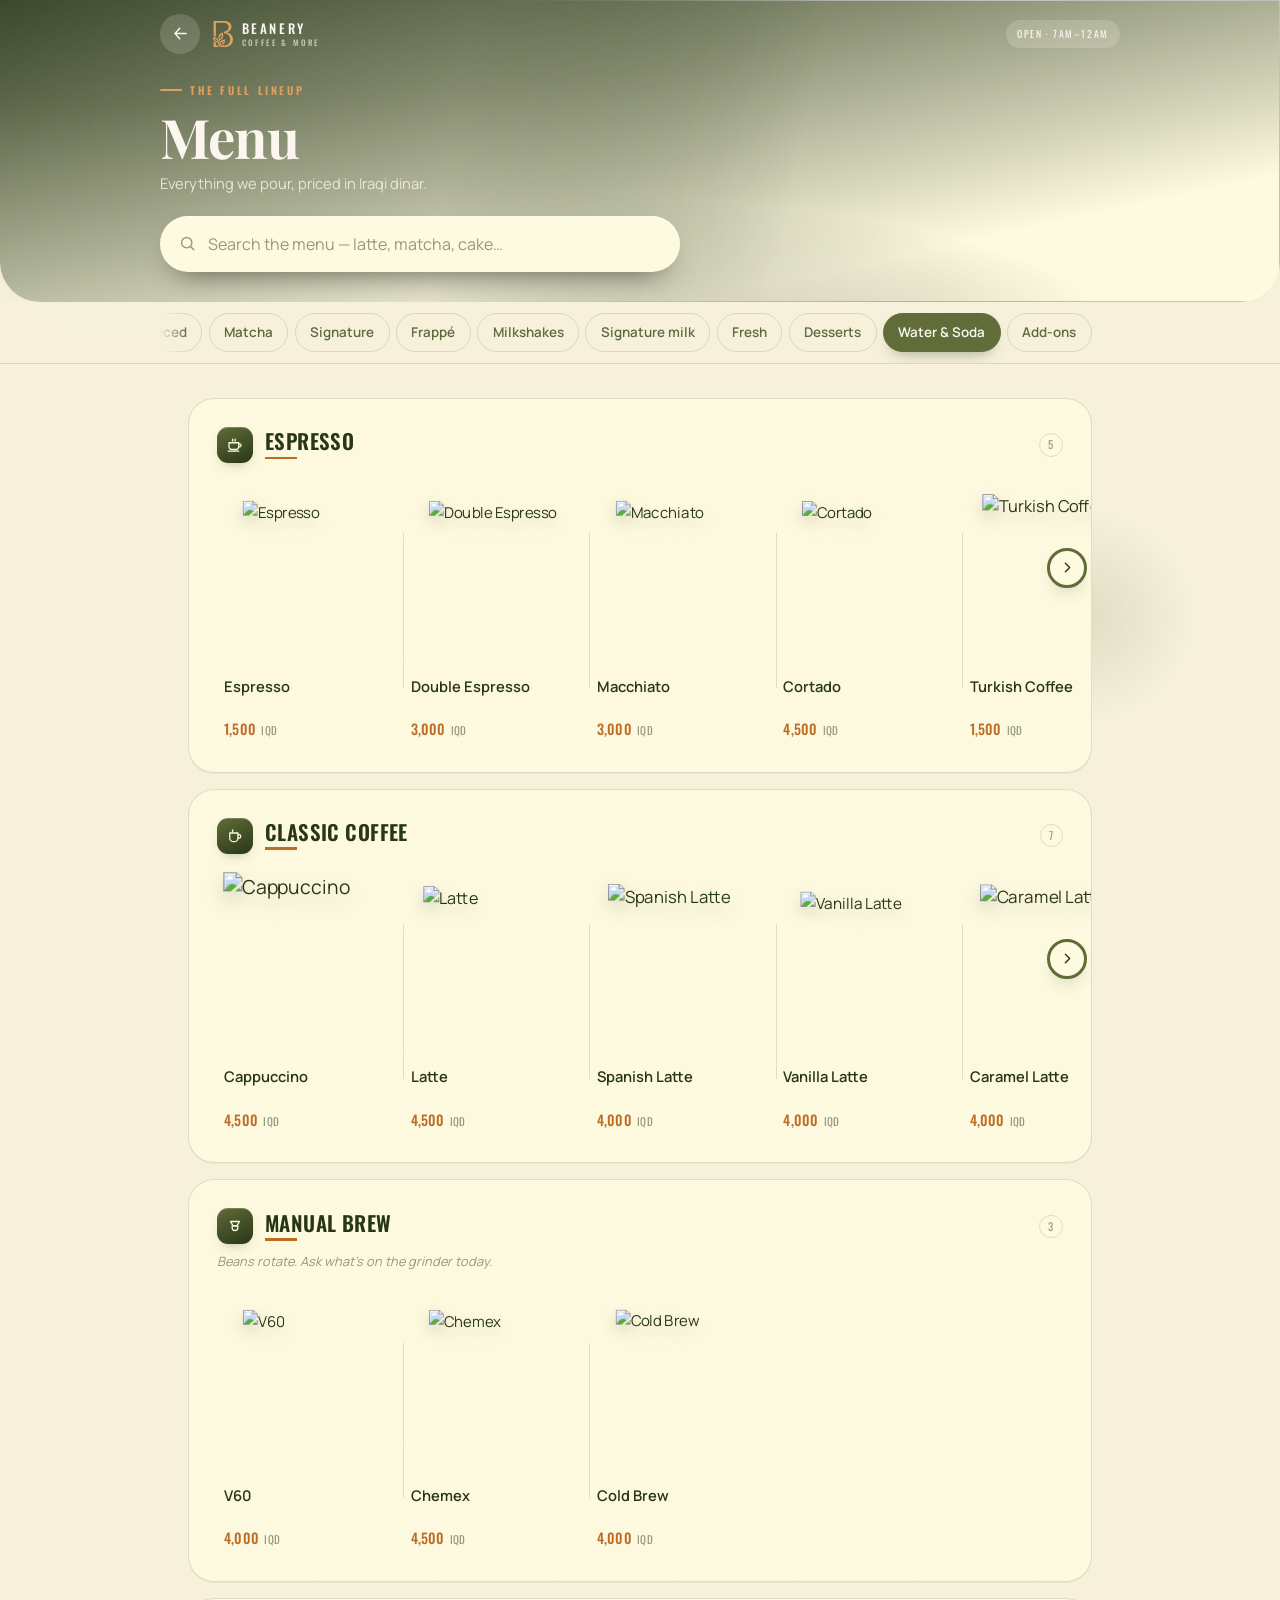
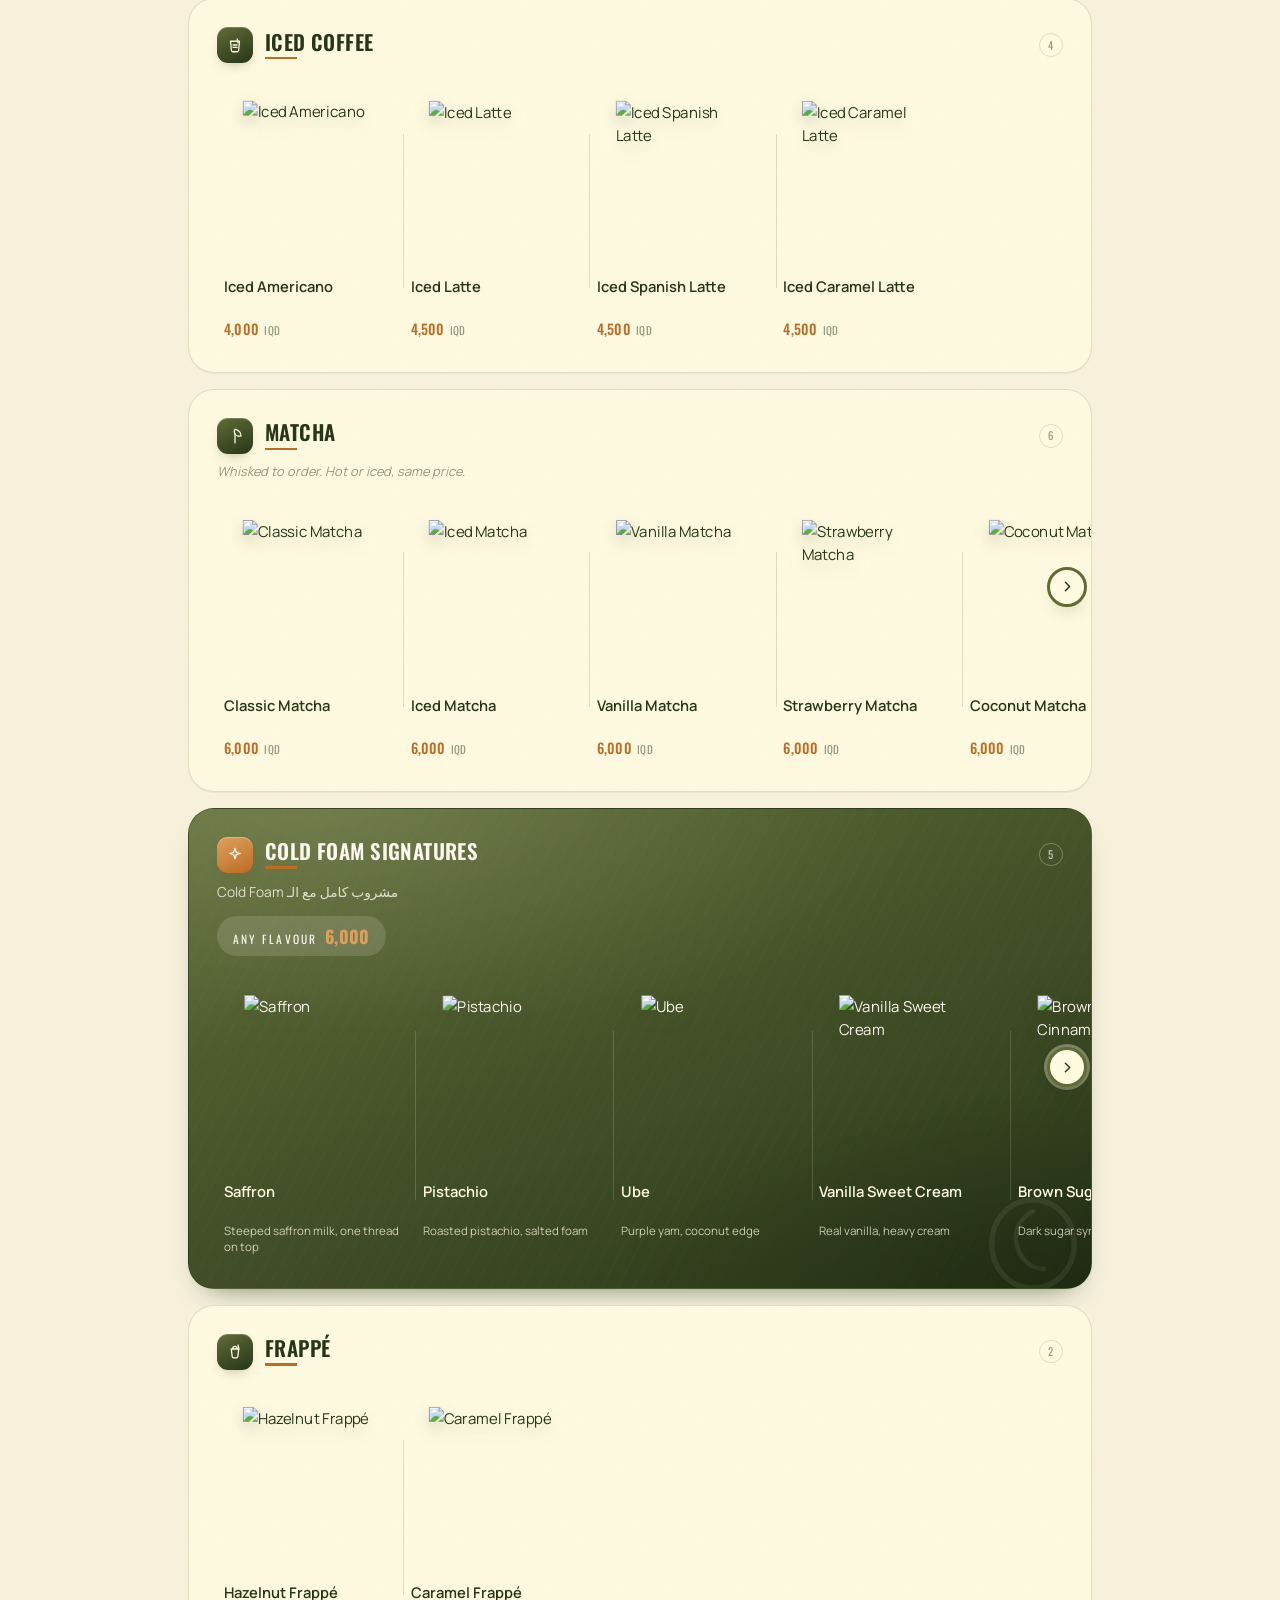
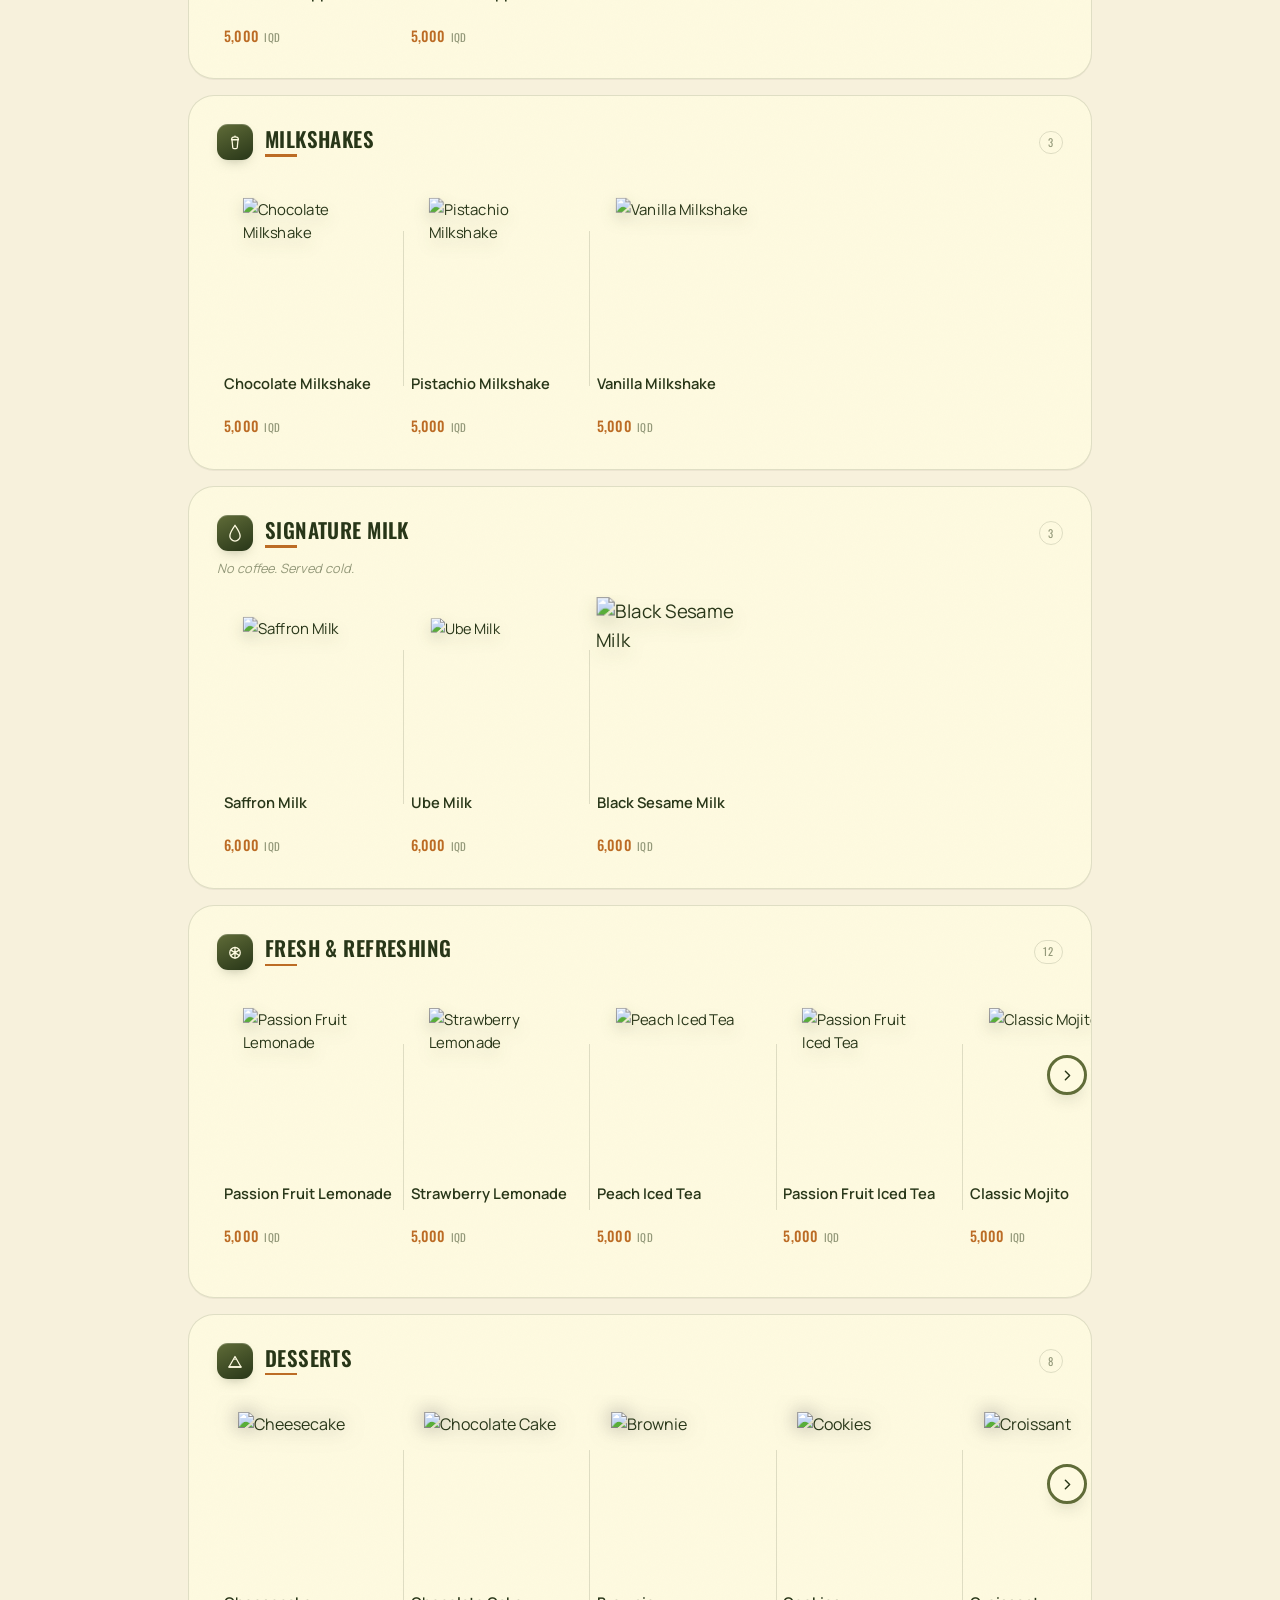
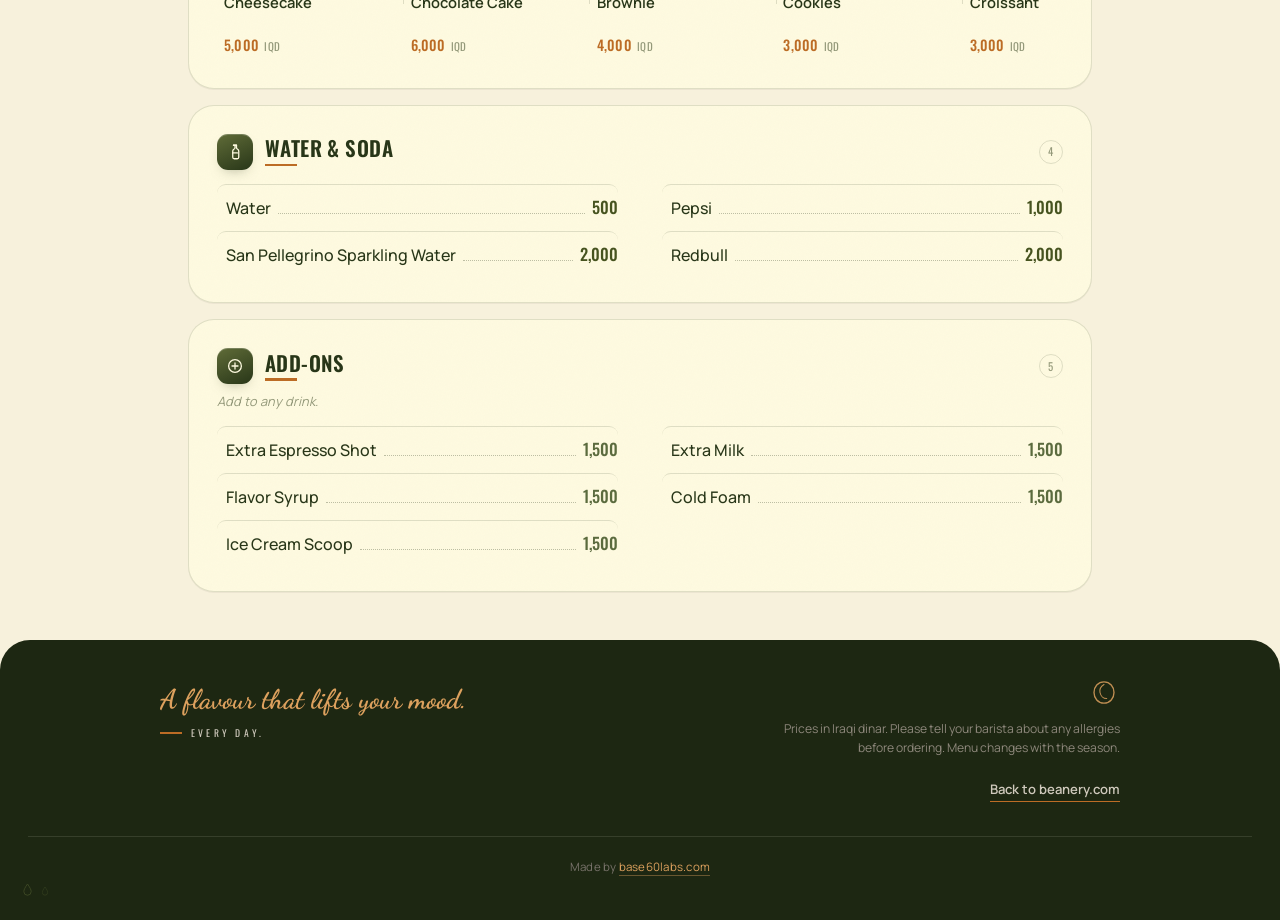
==== commit ec8abc23: "Tell the guest when their order is ready: a bar on the open menu, and a push when they ask The menu " ====
--- a/menu/index.html
+++ b/menu/index.html
@@ -16,10 +16,21 @@
   <link
     href="https://fonts.googleapis.com/css2?family=Dancing+Script:wght@700&family=Oswald:wght@300;400;500;600&family=Playfair+Display:wght@600;700&family=Manrope:wght@400;500;600;700&display=swap"
     rel="stylesheet">
-  <link rel="stylesheet" href="menu.css?v=40">
+  <link rel="stylesheet" href="menu.css?v=41">
 </head>
 
 <body>
+  <!-- "Your order is ready": the POS called an order sent from this phone
+       (menu.js, the ready section). Fixed across the top, over the menu and
+       the cart alike. -->
+  <div class="ready-bar" id="readyBar" role="alert" hidden>
+    <div class="ready-bar__text">
+      <b class="ready-bar__title">Your order is ready</b>
+      <span class="ready-bar__sub" id="readyBarSub"></span>
+    </div>
+    <button class="ready-bar__ok" id="readyBarOk" type="button">OK</button>
+  </div>
+
 
   <svg class="sprite" aria-hidden="true" focusable="false" xmlns="http://www.w3.org/2000/svg">
     <!-- the Beanery monogram: the owner's own vector (beanery-logo-assets,
@@ -903,6 +914,8 @@
         <span>This order</span>
         <b id="cartDoneTotal">0 <small>IQD</small></b>
       </div>
+      <button class="cart__tell" id="cartDoneTell" type="button" hidden>Tell me when it's ready</button>
+      <p class="cart__tell__note" id="cartDoneNote" aria-live="polite"></p>
       <button class="cart__more" id="cartDoneMore" type="button">Add more items</button>
     </div>
 
@@ -1013,7 +1026,7 @@
     </footer>
   </aside>
 
-  <script src="menu.js?v=33"></script>
+  <script src="menu.js?v=34"></script>
 </body>
 
 </html>
--- a/menu/menu.css
+++ b/menu/menu.css
@@ -3338,3 +3338,107 @@
 .cart__qty button::after {
   width: 40px;
 }
+
+/* ---------- "your order is ready" (menu.js, the ready section) ---------- */
+
+.cart__tell {
+  all: unset;
+  box-sizing: border-box;
+  display: grid;
+  place-items: center;
+  width: 100%;
+  min-height: 48px;
+  cursor: pointer;
+  margin-top: 1rem;
+  padding: .9rem;
+  border-radius: 16px;
+  border: 2.5px solid var(--green-deep);
+  background: var(--green-deep);
+  color: #fff;
+  font-family: var(--ui);
+  font-weight: 700;
+  font-size: .92rem;
+  transition: transform .15s ease;
+}
+
+.cart__tell[hidden] {
+  display: none;
+}
+
+.cart__tell:active {
+  transform: scale(.98);
+}
+
+.cart__tell:disabled {
+  opacity: .6;
+  cursor: default;
+}
+
+.cart__tell:focus-visible,
+.ready-bar__ok:focus-visible {
+  outline: 2.5px solid var(--gold);
+  outline-offset: 3px;
+}
+
+.cart__tell__note {
+  margin: .8rem 0 0;
+  text-align: center;
+  font-family: var(--ui);
+  font-size: .84rem;
+  color: var(--ink-soft);
+}
+
+.cart__tell__note:empty {
+  display: none;
+}
+
+.ready-bar {
+  position: fixed;
+  top: 0;
+  left: 0;
+  right: 0;
+  z-index: 200;
+  display: flex;
+  align-items: center;
+  gap: 1rem;
+  padding: calc(.9rem + env(safe-area-inset-top)) 1.1rem .9rem;
+  background: var(--green-deep);
+  color: #fff;
+  box-shadow: 0 8px 24px rgba(0, 0, 0, .25);
+  font-family: var(--ui);
+}
+
+.ready-bar[hidden] {
+  display: none;
+}
+
+.ready-bar__text {
+  flex: 1 1 auto;
+  display: grid;
+  gap: .15rem;
+  min-width: 0;
+}
+
+.ready-bar__title {
+  font-size: 1.15rem;
+}
+
+.ready-bar__sub {
+  font-size: .85rem;
+  opacity: .85;
+}
+
+.ready-bar__ok {
+  all: unset;
+  box-sizing: border-box;
+  display: grid;
+  place-items: center;
+  min-width: 64px;
+  min-height: 44px;
+  padding: 0 1.1rem;
+  border-radius: 12px;
+  cursor: pointer;
+  background: var(--gold-soft);
+  color: #283618;
+  font-weight: 700;
+}
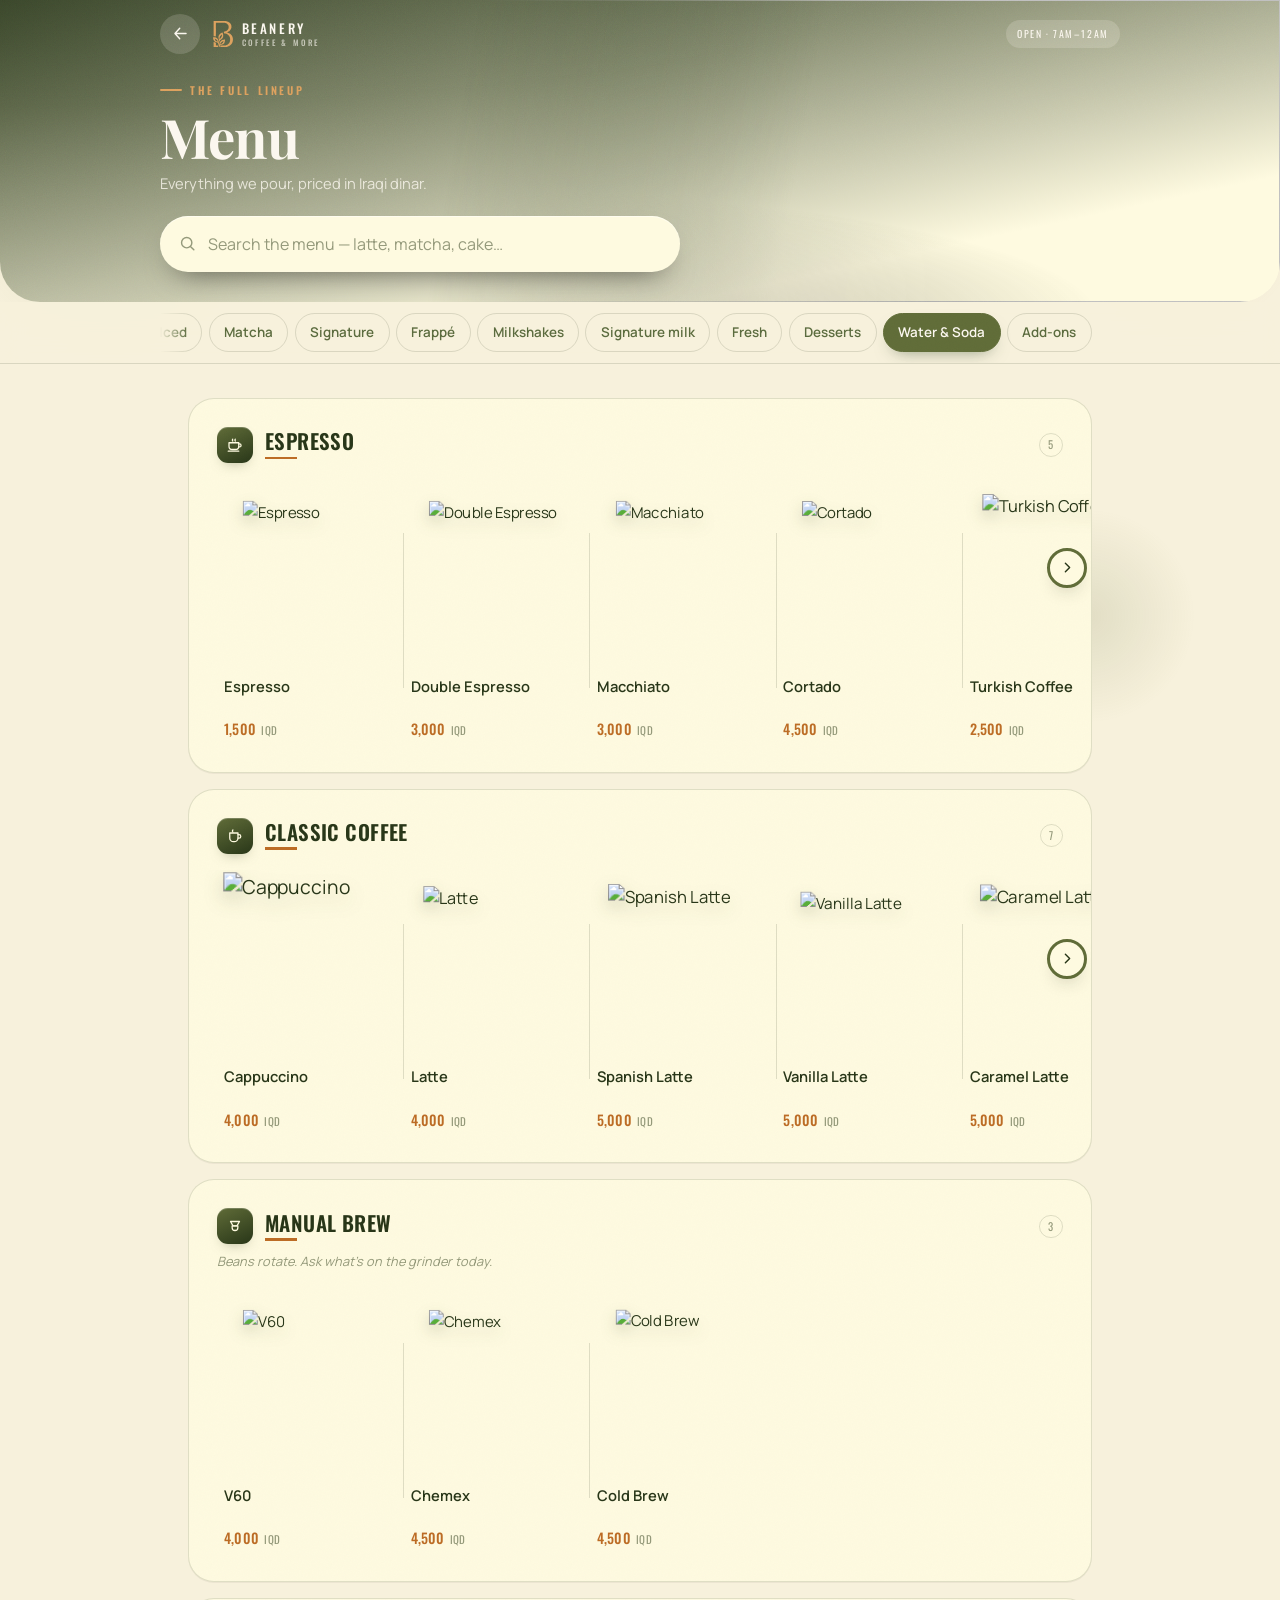
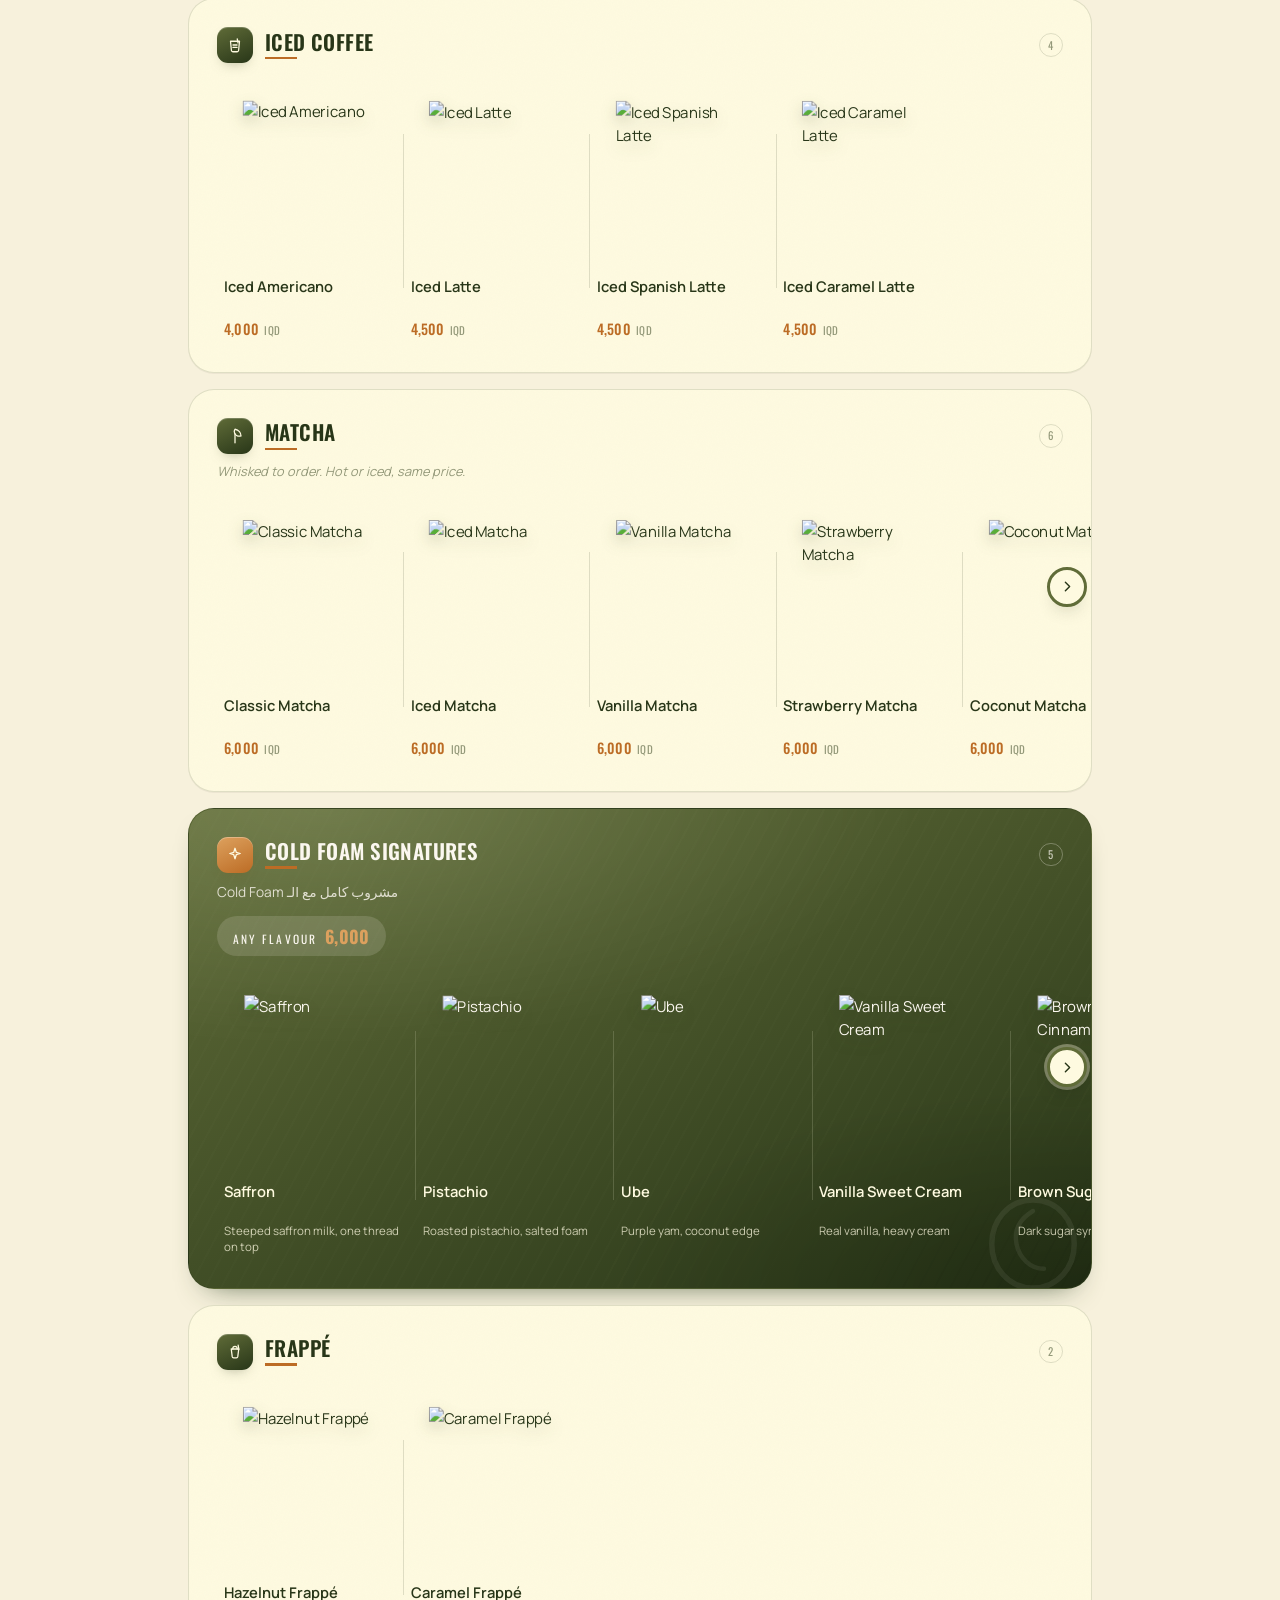
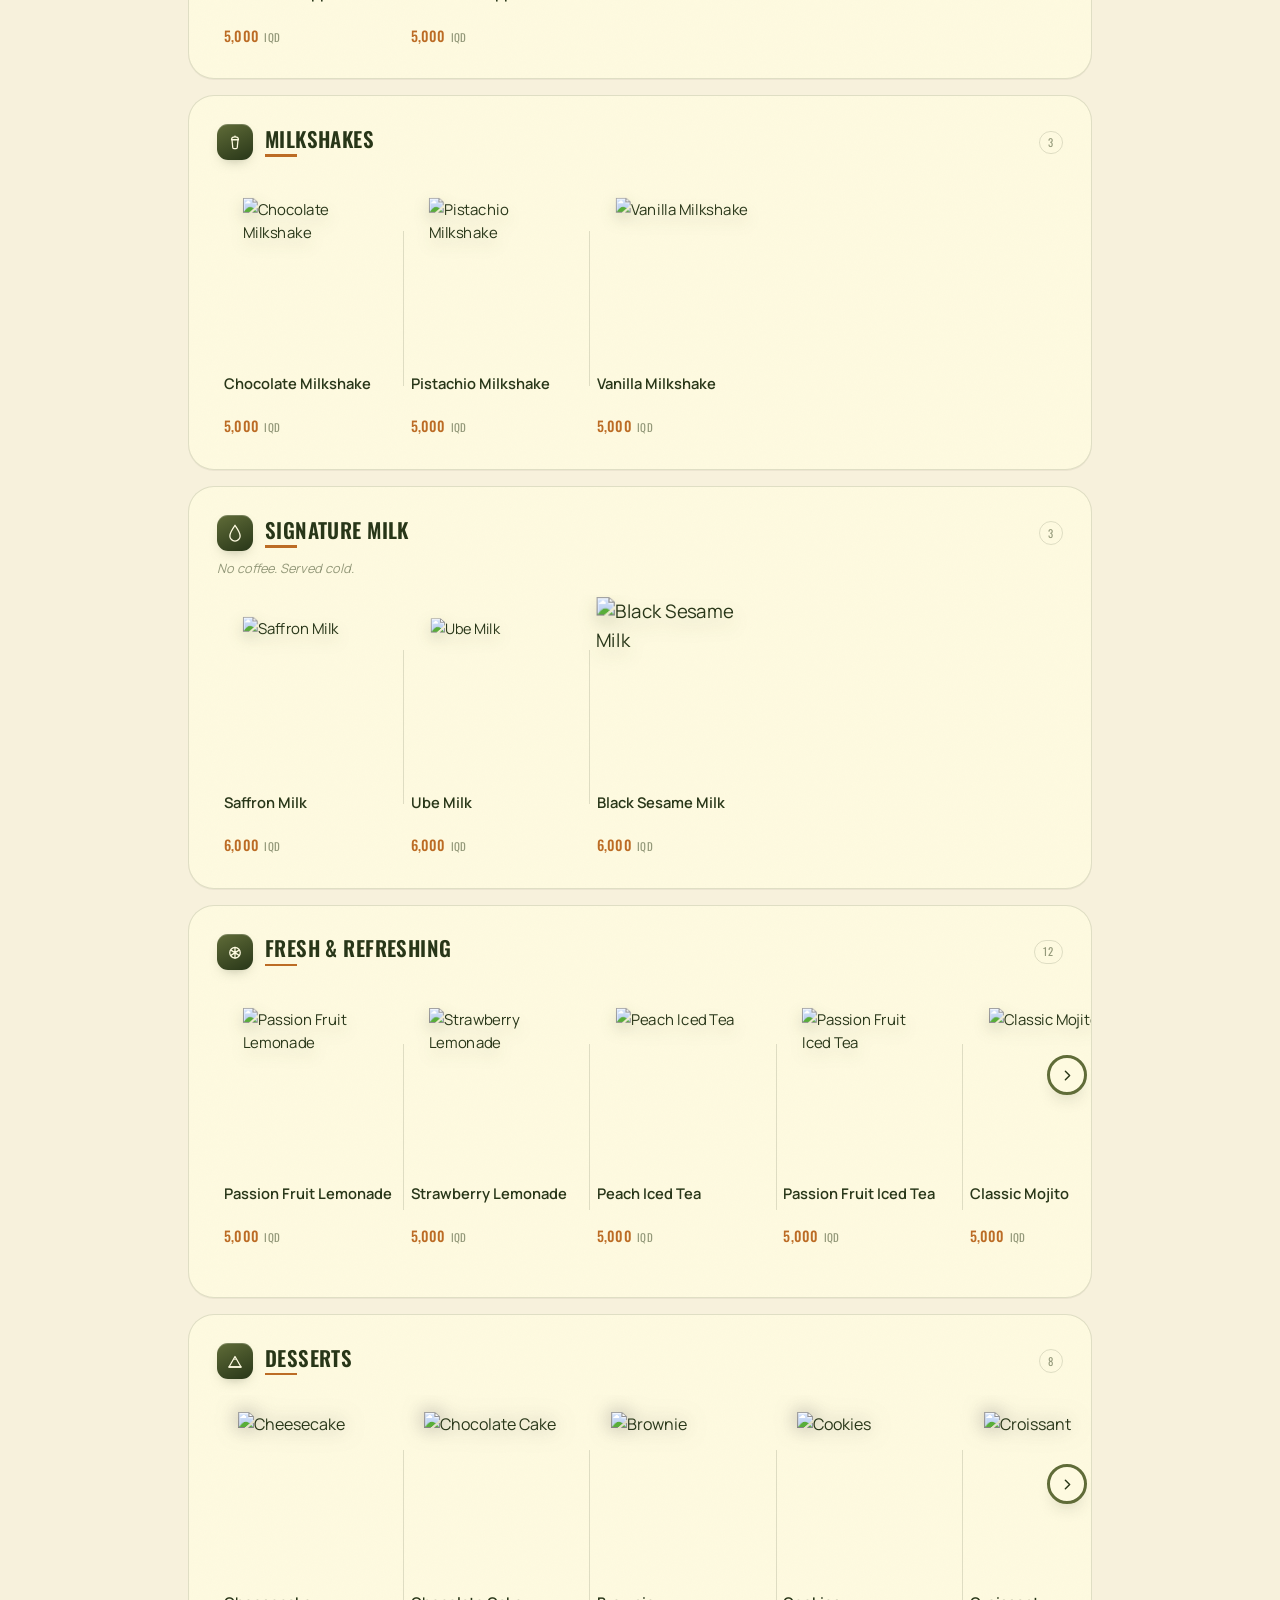
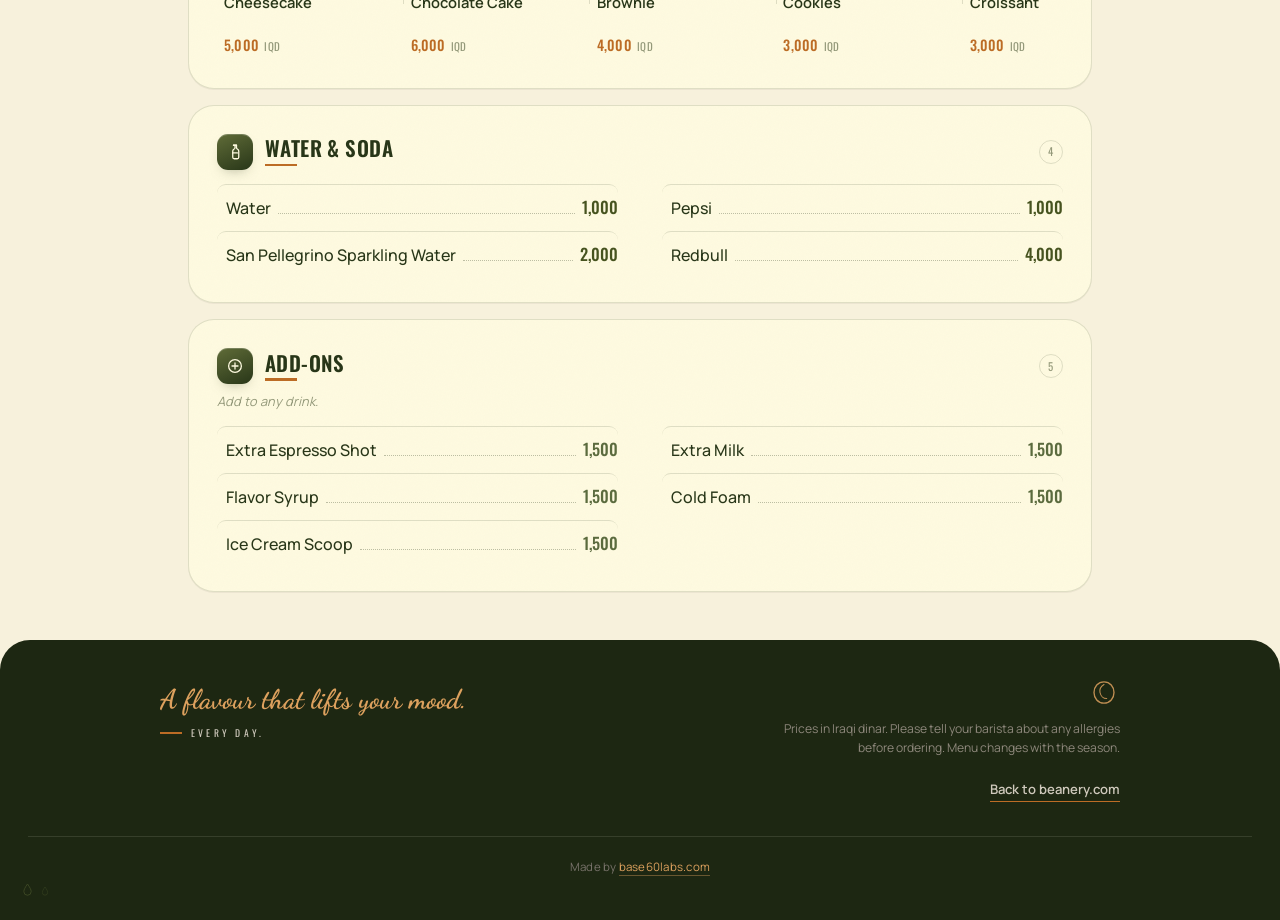
==== commit 3674c528: "Match menu prices to the till (read 2026-11-18) Prices changed: Turkish Coffee 2,500; Cappuccino and" ====
--- a/menu/index.html
+++ b/menu/index.html
@@ -16,21 +16,10 @@
   <link
     href="https://fonts.googleapis.com/css2?family=Dancing+Script:wght@700&family=Oswald:wght@300;400;500;600&family=Playfair+Display:wght@600;700&family=Manrope:wght@400;500;600;700&display=swap"
     rel="stylesheet">
-  <link rel="stylesheet" href="menu.css?v=41">
+  <link rel="stylesheet" href="menu.css?v=40">
 </head>
 
 <body>
-  <!-- "Your order is ready": the POS called an order sent from this phone
-       (menu.js, the ready section). Fixed across the top, over the menu and
-       the cart alike. -->
-  <div class="ready-bar" id="readyBar" role="alert" hidden>
-    <div class="ready-bar__text">
-      <b class="ready-bar__title">Your order is ready</b>
-      <span class="ready-bar__sub" id="readyBarSub"></span>
-    </div>
-    <button class="ready-bar__ok" id="readyBarOk" type="button">OK</button>
-  </div>
-
 
   <svg class="sprite" aria-hidden="true" focusable="false" xmlns="http://www.w3.org/2000/svg">
     <!-- the Beanery monogram: the owner's own vector (beanery-logo-assets,
@@ -270,7 +259,7 @@
           <article class="pcard" data-pos-id="prod_1787863617451_qx5pcp_espresso-turkish-coffee">
             <div class="pcard__photo"><img src="assets/turkish-coffee.webp" alt="Turkish Coffee" loading="lazy"></div>
             <h3 class="pcard__name">Turkish Coffee</h3>
-            <p class="pcard__price">1,500 <span>IQD</span></p>
+            <p class="pcard__price">2,500 <span>IQD</span></p>
           </article>
         </div>
         <button class="cardrow__arrow cardrow__arrow--next" type="button" aria-label="Scroll right"><svg
@@ -297,37 +286,37 @@
           <article class="pcard" data-pos-id="prod_1787863617451_qx5pcp_classic-coffee-cappuccino">
             <div class="pcard__photo"><img src="assets/cappuccino.webp" alt="Cappuccino" loading="lazy"></div>
             <h3 class="pcard__name">Cappuccino</h3>
-            <p class="pcard__price">4,500 <span>IQD</span></p>
+            <p class="pcard__price">4,000 <span>IQD</span></p>
           </article>
           <article class="pcard" data-pos-id="prod_1787863617451_qx5pcp_classic-coffee-latte">
             <div class="pcard__photo"><img src="assets/latte.webp" alt="Latte" loading="lazy"></div>
             <h3 class="pcard__name">Latte</h3>
-            <p class="pcard__price">4,500 <span>IQD</span></p>
+            <p class="pcard__price">4,000 <span>IQD</span></p>
           </article>
           <article class="pcard" data-pos-id="prod_1787863617451_qx5pcp_classic-coffee-spanish-latte">
             <div class="pcard__photo"><img src="assets/spanish-latte.webp" alt="Spanish Latte" loading="lazy"></div>
             <h3 class="pcard__name">Spanish Latte</h3>
-            <p class="pcard__price">4,000 <span>IQD</span></p>
+            <p class="pcard__price">5,000 <span>IQD</span></p>
           </article>
           <article class="pcard" data-pos-id="prod_1787863617451_qx5pcp_classic-coffee-vanilla-latte">
             <div class="pcard__photo"><img src="assets/vanilla-latte.webp" alt="Vanilla Latte" loading="lazy"></div>
             <h3 class="pcard__name">Vanilla Latte</h3>
-            <p class="pcard__price">4,000 <span>IQD</span></p>
+            <p class="pcard__price">5,000 <span>IQD</span></p>
           </article>
           <article class="pcard" data-pos-id="prod_1787863617451_qx5pcp_classic-coffee-caramel-latte">
             <div class="pcard__photo"><img src="assets/caramel-latte.webp" alt="Caramel Latte" loading="lazy"></div>
             <h3 class="pcard__name">Caramel Latte</h3>
-            <p class="pcard__price">4,000 <span>IQD</span></p>
+            <p class="pcard__price">5,000 <span>IQD</span></p>
           </article>
           <article class="pcard" data-pos-id="prod_1787863617451_qx5pcp_classic-coffee-mocha">
             <div class="pcard__photo"><img src="assets/mocha.webp" alt="Mocha" loading="lazy"></div>
             <h3 class="pcard__name">Mocha</h3>
-            <p class="pcard__price">4,000 <span>IQD</span></p>
+            <p class="pcard__price">5,000 <span>IQD</span></p>
           </article>
           <article class="pcard" data-pos-id="prod_1787863617451_qx5pcp_classic-coffee-white-mocha">
             <div class="pcard__photo"><img src="assets/white-mocha.webp" alt="White Mocha" loading="lazy"></div>
             <h3 class="pcard__name">White Mocha</h3>
-            <p class="pcard__price">4,000 <span>IQD</span></p>
+            <p class="pcard__price">5,000 <span>IQD</span></p>
           </article>
         </div>
         <button class="cardrow__arrow cardrow__arrow--next" type="button" aria-label="Scroll right"><svg
@@ -365,7 +354,7 @@
           <article class="pcard" data-pos-id="prod_1787863617451_qx5pcp_manual-brew-cold-brew">
             <div class="pcard__photo"><img src="assets/amricano.webp" alt="Cold Brew" loading="lazy"></div>
             <h3 class="pcard__name">Cold Brew</h3>
-            <p class="pcard__price">4,000 <span>IQD</span></p>
+            <p class="pcard__price">4,500 <span>IQD</span></p>
           </article>
         </div>
         <button class="cardrow__arrow cardrow__arrow--next" type="button" aria-label="Scroll right"><svg
@@ -697,27 +686,27 @@
             <h3 class="pcard__name">Golden Lemon <b class="new">New</b></h3>
             <p class="pcard__price">5,000 <span>IQD</span></p>
           </article>
-          <article class="pcard" data-pos-id="prod_1787863617451_qx5pcp_fresh-refreshing-carrot-juice">
+          <article class="pcard" data-pos-id="id_1788801502898_wjqw2qwa0">
             <div class="pcard__photo"><img src="assets/carrot-juice.webp" alt="Fresh Carrot Juice" loading="lazy">
             </div>
             <h3 class="pcard__name">Fresh Carrot Juice <b class="new">New</b></h3>
             <p class="pcard__price">5,000 <span>IQD</span></p>
           </article>
-          <article class="pcard" data-pos-id="prod_1787863617451_qx5pcp_fresh-refreshing-pomegranate-juice">
+          <article class="pcard" data-pos-id="id_1788801599840_pcplyno3g">
             <div class="pcard__photo"><img src="assets/pomegranate-juice.webp" alt="Fresh Pomegranate Juice"
                 loading="lazy"></div>
             <h3 class="pcard__name">Fresh Pomegranate Juice <b class="new">New</b></h3>
             <p class="pcard__price">5,000 <span>IQD</span></p>
           </article>
-          <article class="pcard" data-pos-id="prod_1787863617451_qx5pcp_fresh-refreshing-tea">
+          <article class="pcard" data-pos-id="id_1789210653782_bfxmuvzm7">
             <div class="pcard__photo"><img src="assets/tea.webp" alt="Tea" loading="lazy"></div>
             <h3 class="pcard__name">Tea <b class="new">New</b></h3>
-            <p class="pcard__price">500 <span>IQD</span></p>
-          </article>
-          <article class="pcard" data-pos-id="prod_1787863617451_qx5pcp_fresh-refreshing-mate-tea">
+            <p class="pcard__price">1,000 <span>IQD</span></p>
+          </article>
+          <article class="pcard" data-pos-id="id_1788801805615_79raks0qe">
             <div class="pcard__photo"><img src="assets/mate-tea.webp" alt="Mate" loading="lazy"></div>
             <h3 class="pcard__name">Mate <b class="new">New</b></h3>
-            <p class="pcard__price">500 <span>IQD</span></p>
+            <p class="pcard__price">2,500 <span>IQD</span></p>
           </article>
         </div>
         <button class="cardrow__arrow cardrow__arrow--next" type="button" aria-label="Scroll right"><svg
@@ -799,13 +788,13 @@
       </header>
       <ul class="list">
         <li class="item" data-pos-id="id_1787918781516_fgmi7awpt"><span class="item__name">Water</span><span
-            class="item__dots" aria-hidden="true"></span><span class="item__price">500</span></li>
+            class="item__dots" aria-hidden="true"></span><span class="item__price">1,000</span></li>
         <li class="item" data-pos-id="id_1788275229278_v0dktu5s5"><span class="item__name">Pepsi</span><span
             class="item__dots" aria-hidden="true"></span><span class="item__price">1,000</span></li>
         <li class="item" data-pos-id="id_1788275541022_h8edkm9cx"><span class="item__name">San Pellegrino Sparkling
             Water</span><span class="item__dots" aria-hidden="true"></span><span class="item__price">2,000</span></li>
         <li class="item" data-pos-id="id_1788275436604_5g981oion"><span class="item__name">Redbull</span><span
-            class="item__dots" aria-hidden="true"></span><span class="item__price">2,000</span></li>
+            class="item__dots" aria-hidden="true"></span><span class="item__price">4,000</span></li>
       </ul>
     </section>
 
@@ -914,8 +903,6 @@
         <span>This order</span>
         <b id="cartDoneTotal">0 <small>IQD</small></b>
       </div>
-      <button class="cart__tell" id="cartDoneTell" type="button" hidden>Tell me when it's ready</button>
-      <p class="cart__tell__note" id="cartDoneNote" aria-live="polite"></p>
       <button class="cart__more" id="cartDoneMore" type="button">Add more items</button>
     </div>
 
@@ -1026,7 +1013,7 @@
     </footer>
   </aside>
 
-  <script src="menu.js?v=34"></script>
+  <script src="menu.js?v=33"></script>
 </body>
 
 </html>
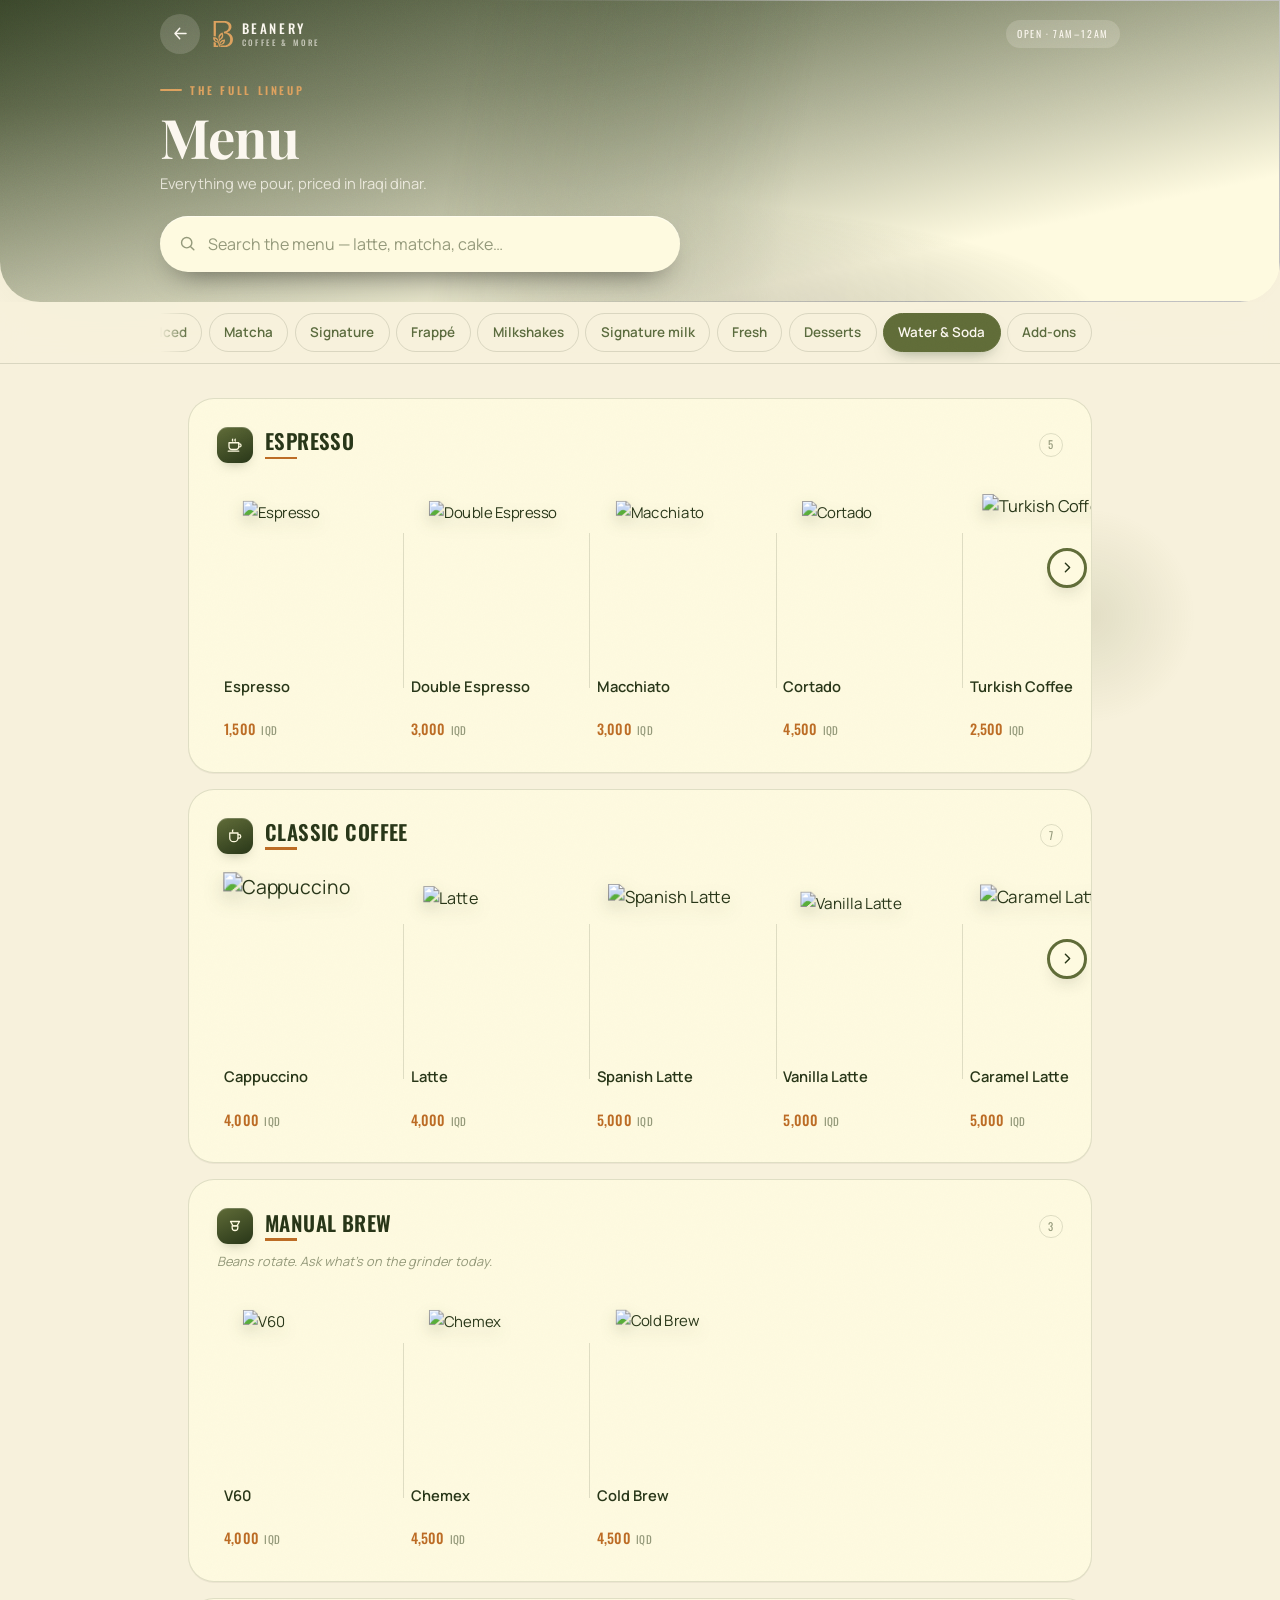
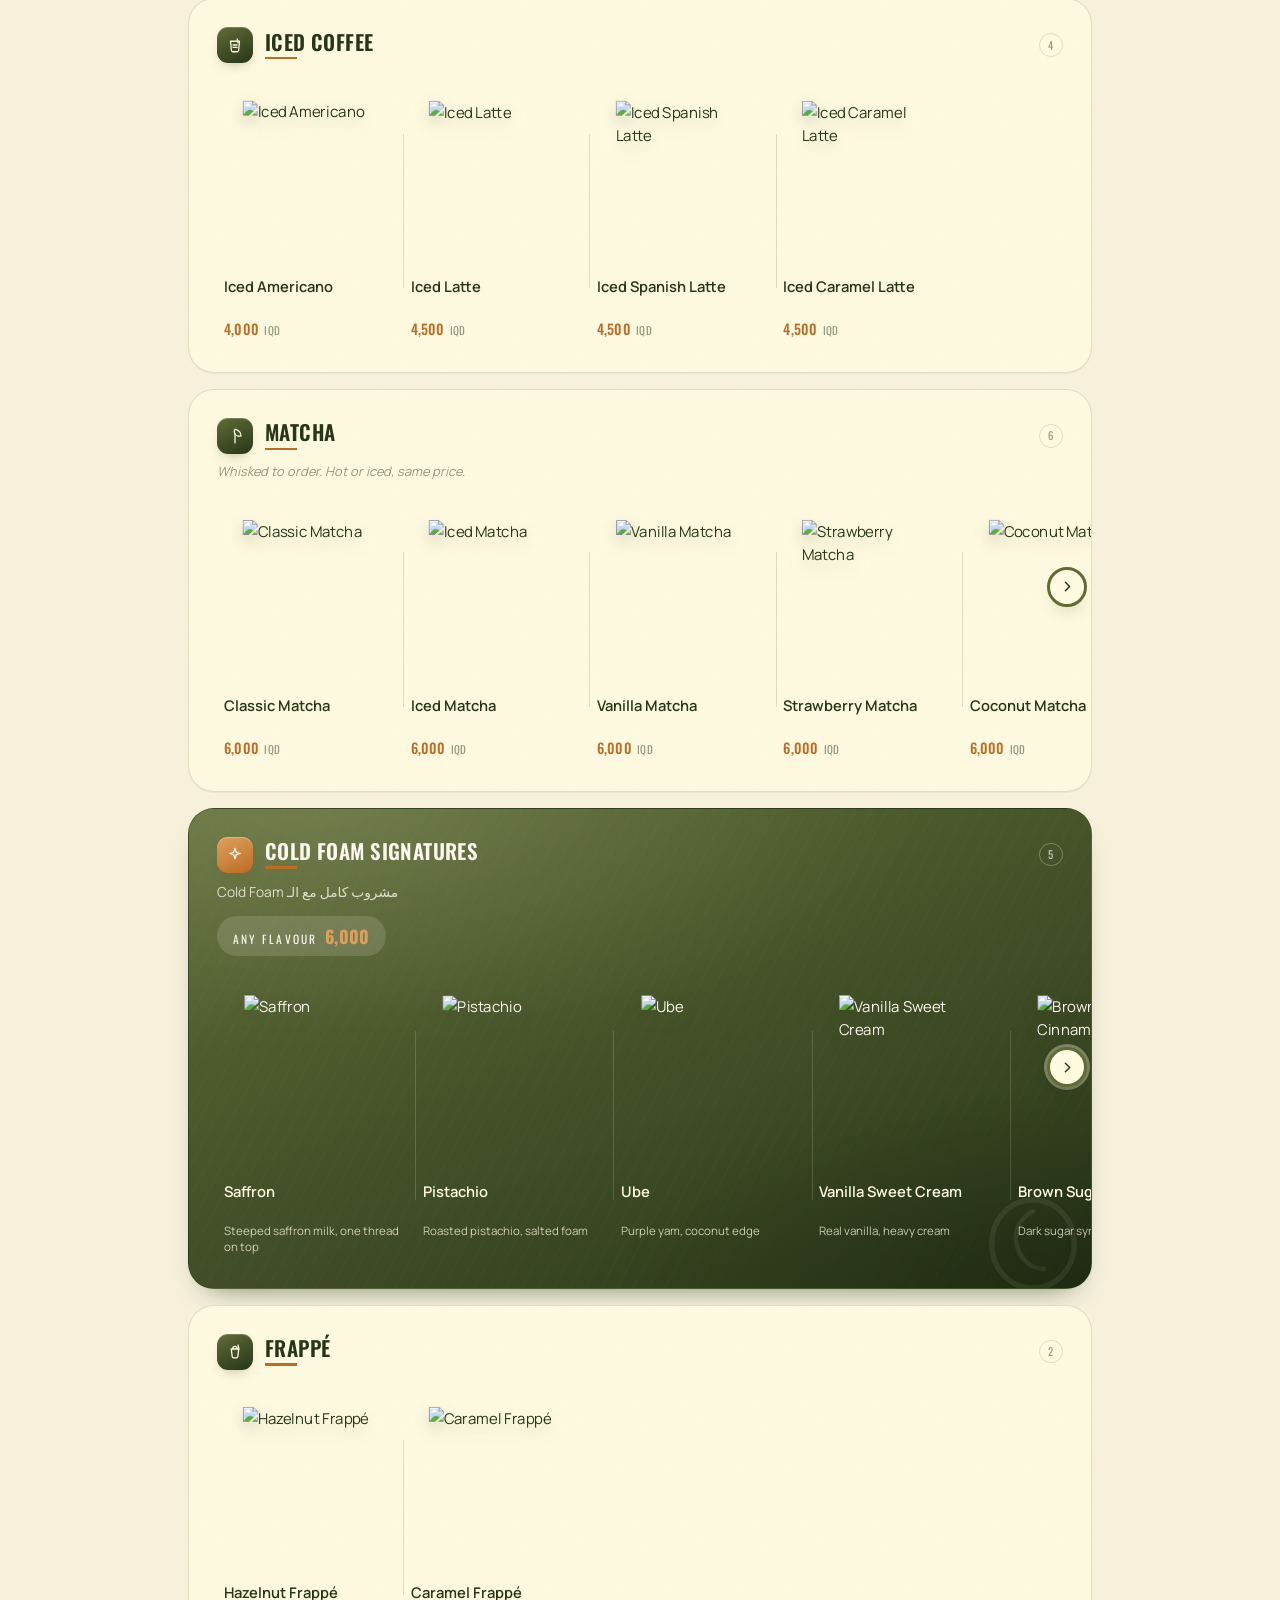
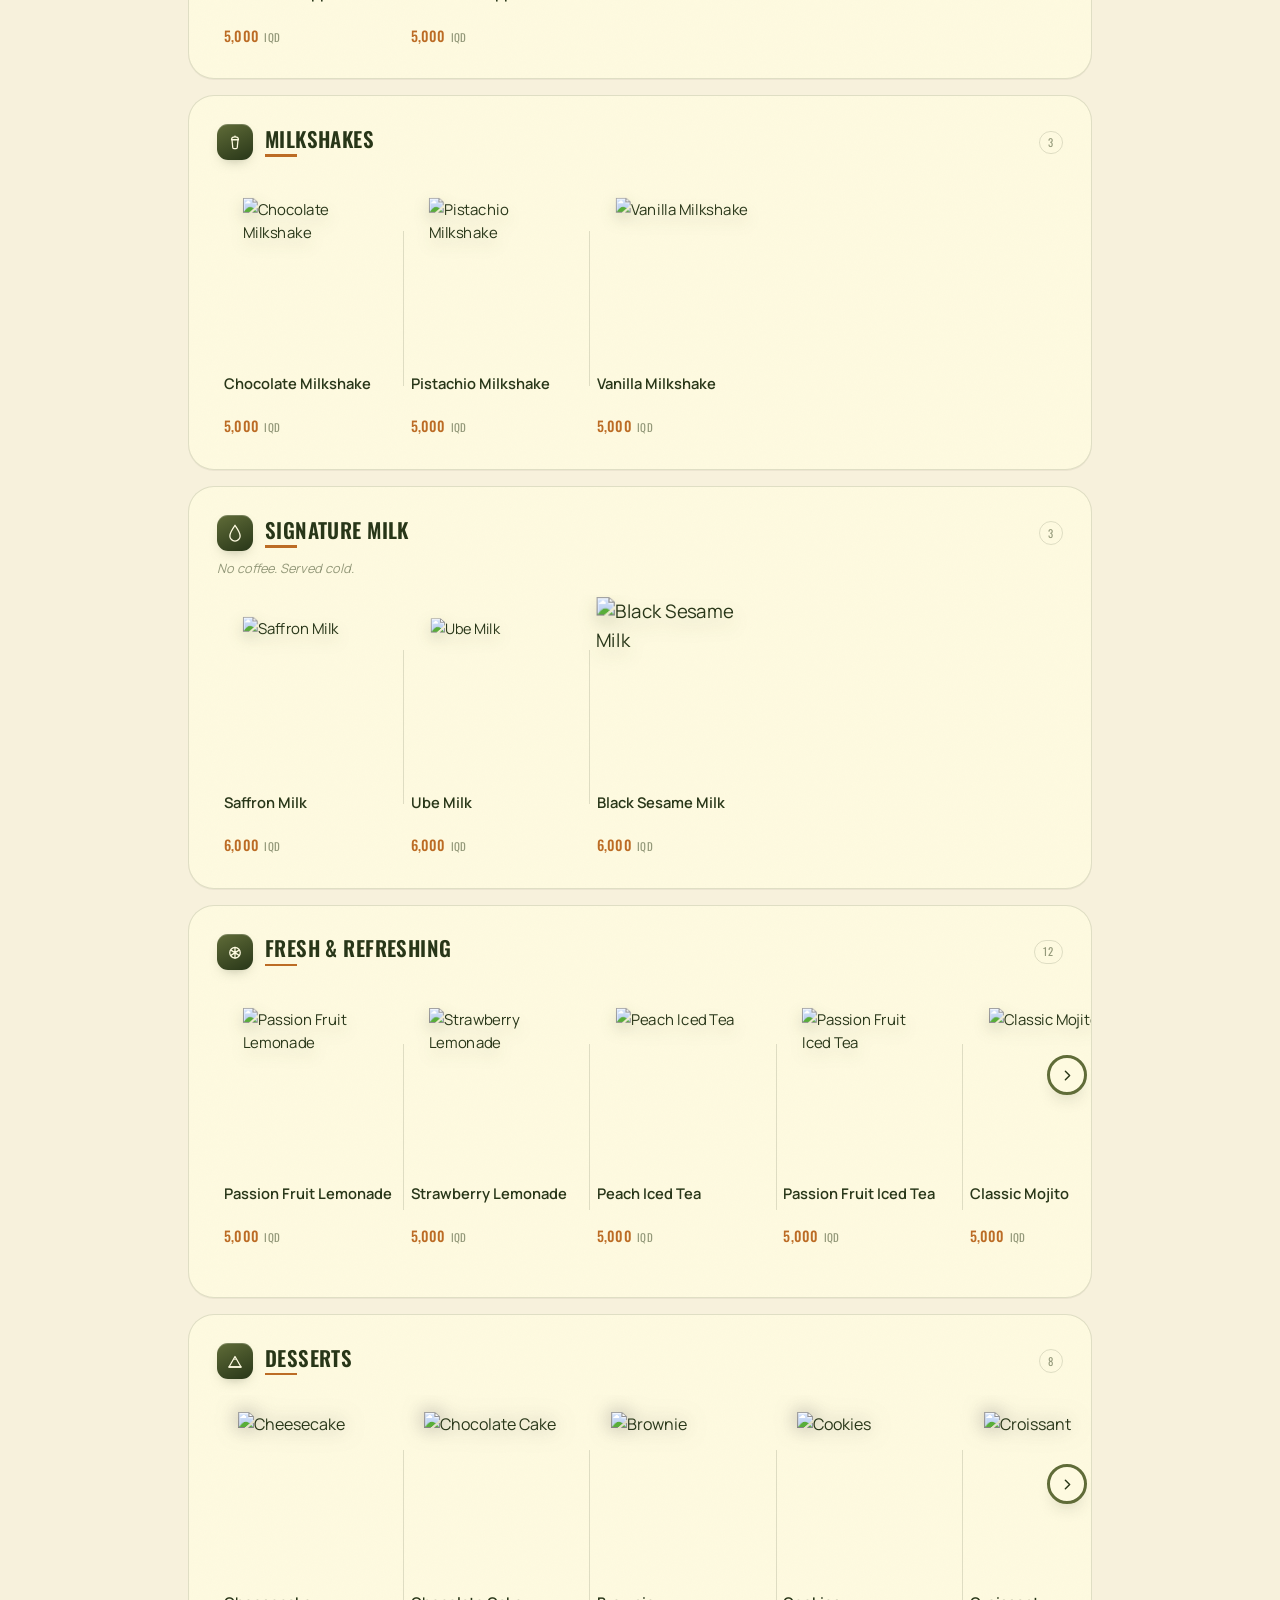
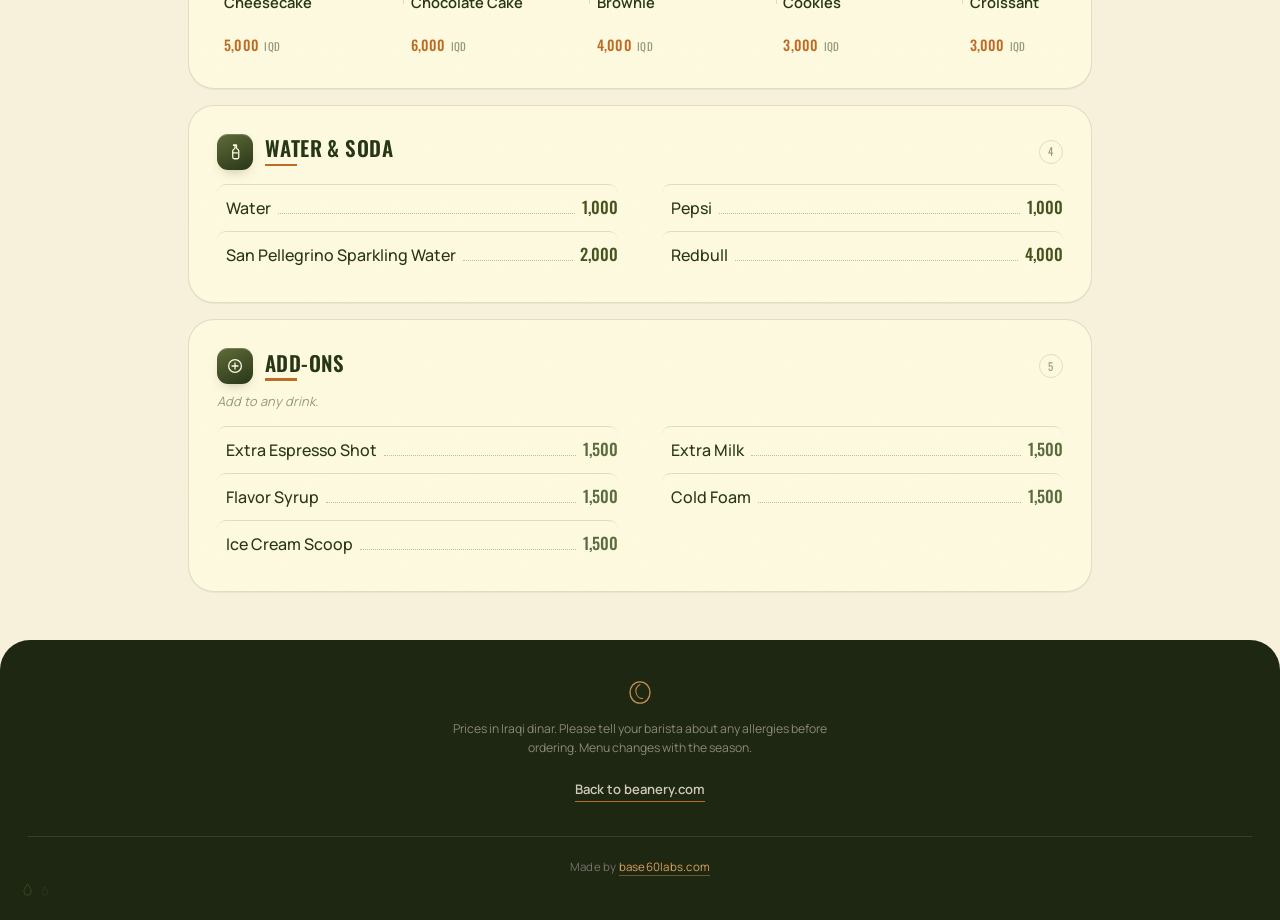
==== commit b8c607e5: "Remove the handwritten text from the menu page Drops the footer tagline ("A flavour that lifts your " ====
--- a/menu/index.html
+++ b/menu/index.html
@@ -14,7 +14,7 @@
   <link rel="preconnect" href="https://fonts.googleapis.com">
   <link rel="preconnect" href="https://fonts.gstatic.com" crossorigin>
   <link
-    href="https://fonts.googleapis.com/css2?family=Dancing+Script:wght@700&family=Oswald:wght@300;400;500;600&family=Playfair+Display:wght@600;700&family=Manrope:wght@400;500;600;700&display=swap"
+    href="https://fonts.googleapis.com/css2?family=Oswald:wght@300;400;500;600&family=Playfair+Display:wght@600;700&family=Manrope:wght@400;500;600;700&display=swap"
     rel="stylesheet">
   <link rel="stylesheet" href="menu.css?v=40">
 </head>
@@ -827,10 +827,6 @@
 
   <footer class="mfoot">
     <div class="mfoot__inner">
-      <div class="mfoot__brand">
-        <p class="mfoot__script">A flavour that lifts your mood.</p>
-        <p class="mfoot__sub">EVERY DAY.</p>
-      </div>
       <div class="mfoot__aside">
         <svg class="mfoot__bean" aria-hidden="true" focusable="false">
           <use href="#i-bean" />
--- a/menu/menu.css
+++ b/menu/menu.css
@@ -1475,30 +1475,6 @@
   opacity: .75;
 }
 
-@media (min-width:680px) {
-  .mfoot__inner {
-    flex-direction: row;
-    align-items: flex-start;
-    justify-content: space-between;
-    max-width: var(--maxw);
-    margin: 0 auto;
-    text-align: left;
-  }
-
-  .mfoot__brand .mfoot__sub {
-    justify-content: flex-start;
-  }
-
-  .mfoot__aside {
-    text-align: right;
-    max-width: 34ch;
-  }
-
-  .mfoot__bean {
-    margin: 0 0 .9rem auto;
-  }
-}
-
 /* ==========================================================================
    cart: per-item add buttons + order-summary bar + order panel
    ========================================================================== */
@@ -2745,7 +2721,7 @@
    generous size, loose line-height, full ink contrast, no letter-spacing
    fighting the letterforms' own connections. */
 .addon-modal .addon-modal__title {
-  font-family: var(--script);
+  font-family: var(--display);
   font-weight: 700;
   font-size: clamp(1.4rem, 5.5vw, 1.75rem);
   line-height: 1.35;
@@ -3338,107 +3314,3 @@
 .cart__qty button::after {
   width: 40px;
 }
-
-/* ---------- "your order is ready" (menu.js, the ready section) ---------- */
-
-.cart__tell {
-  all: unset;
-  box-sizing: border-box;
-  display: grid;
-  place-items: center;
-  width: 100%;
-  min-height: 48px;
-  cursor: pointer;
-  margin-top: 1rem;
-  padding: .9rem;
-  border-radius: 16px;
-  border: 2.5px solid var(--green-deep);
-  background: var(--green-deep);
-  color: #fff;
-  font-family: var(--ui);
-  font-weight: 700;
-  font-size: .92rem;
-  transition: transform .15s ease;
-}
-
-.cart__tell[hidden] {
-  display: none;
-}
-
-.cart__tell:active {
-  transform: scale(.98);
-}
-
-.cart__tell:disabled {
-  opacity: .6;
-  cursor: default;
-}
-
-.cart__tell:focus-visible,
-.ready-bar__ok:focus-visible {
-  outline: 2.5px solid var(--gold);
-  outline-offset: 3px;
-}
-
-.cart__tell__note {
-  margin: .8rem 0 0;
-  text-align: center;
-  font-family: var(--ui);
-  font-size: .84rem;
-  color: var(--ink-soft);
-}
-
-.cart__tell__note:empty {
-  display: none;
-}
-
-.ready-bar {
-  position: fixed;
-  top: 0;
-  left: 0;
-  right: 0;
-  z-index: 200;
-  display: flex;
-  align-items: center;
-  gap: 1rem;
-  padding: calc(.9rem + env(safe-area-inset-top)) 1.1rem .9rem;
-  background: var(--green-deep);
-  color: #fff;
-  box-shadow: 0 8px 24px rgba(0, 0, 0, .25);
-  font-family: var(--ui);
-}
-
-.ready-bar[hidden] {
-  display: none;
-}
-
-.ready-bar__text {
-  flex: 1 1 auto;
-  display: grid;
-  gap: .15rem;
-  min-width: 0;
-}
-
-.ready-bar__title {
-  font-size: 1.15rem;
-}
-
-.ready-bar__sub {
-  font-size: .85rem;
-  opacity: .85;
-}
-
-.ready-bar__ok {
-  all: unset;
-  box-sizing: border-box;
-  display: grid;
-  place-items: center;
-  min-width: 64px;
-  min-height: 44px;
-  padding: 0 1.1rem;
-  border-radius: 12px;
-  cursor: pointer;
-  background: var(--gold-soft);
-  color: #283618;
-  font-weight: 700;
-}
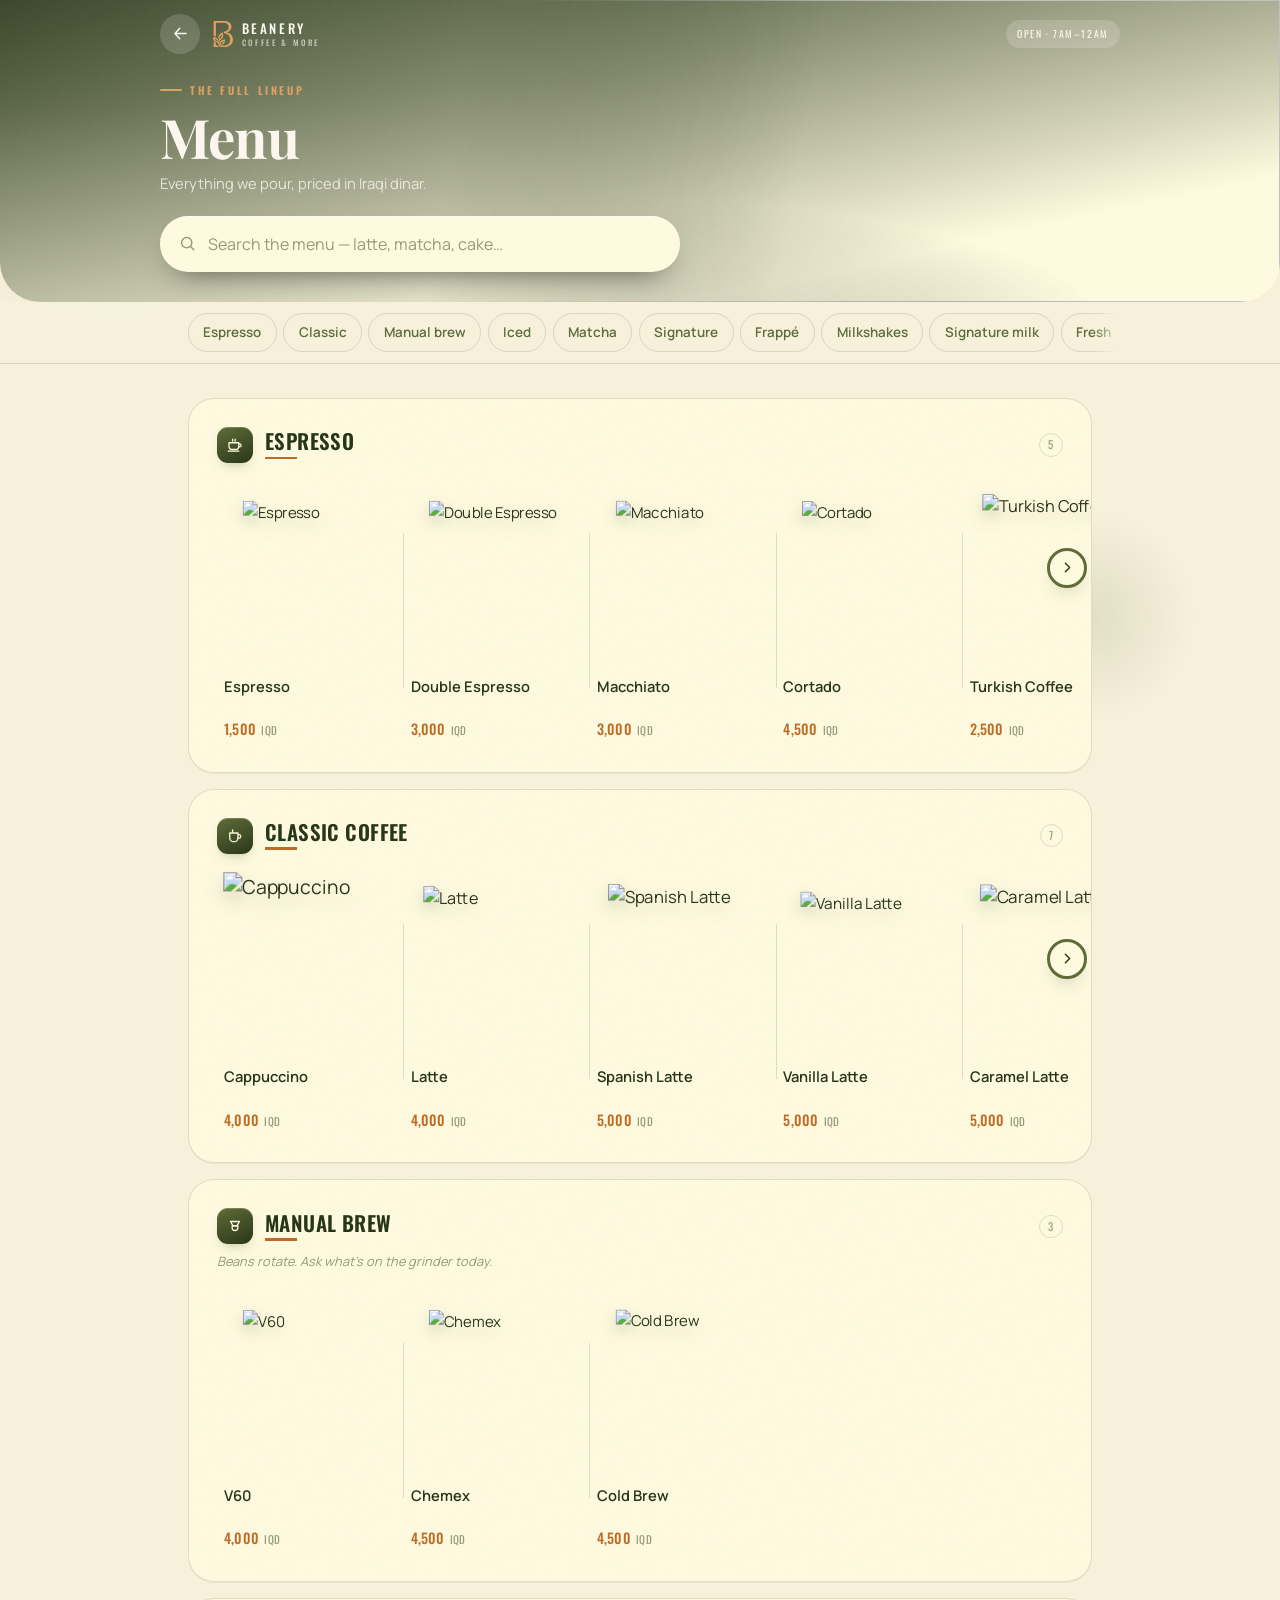
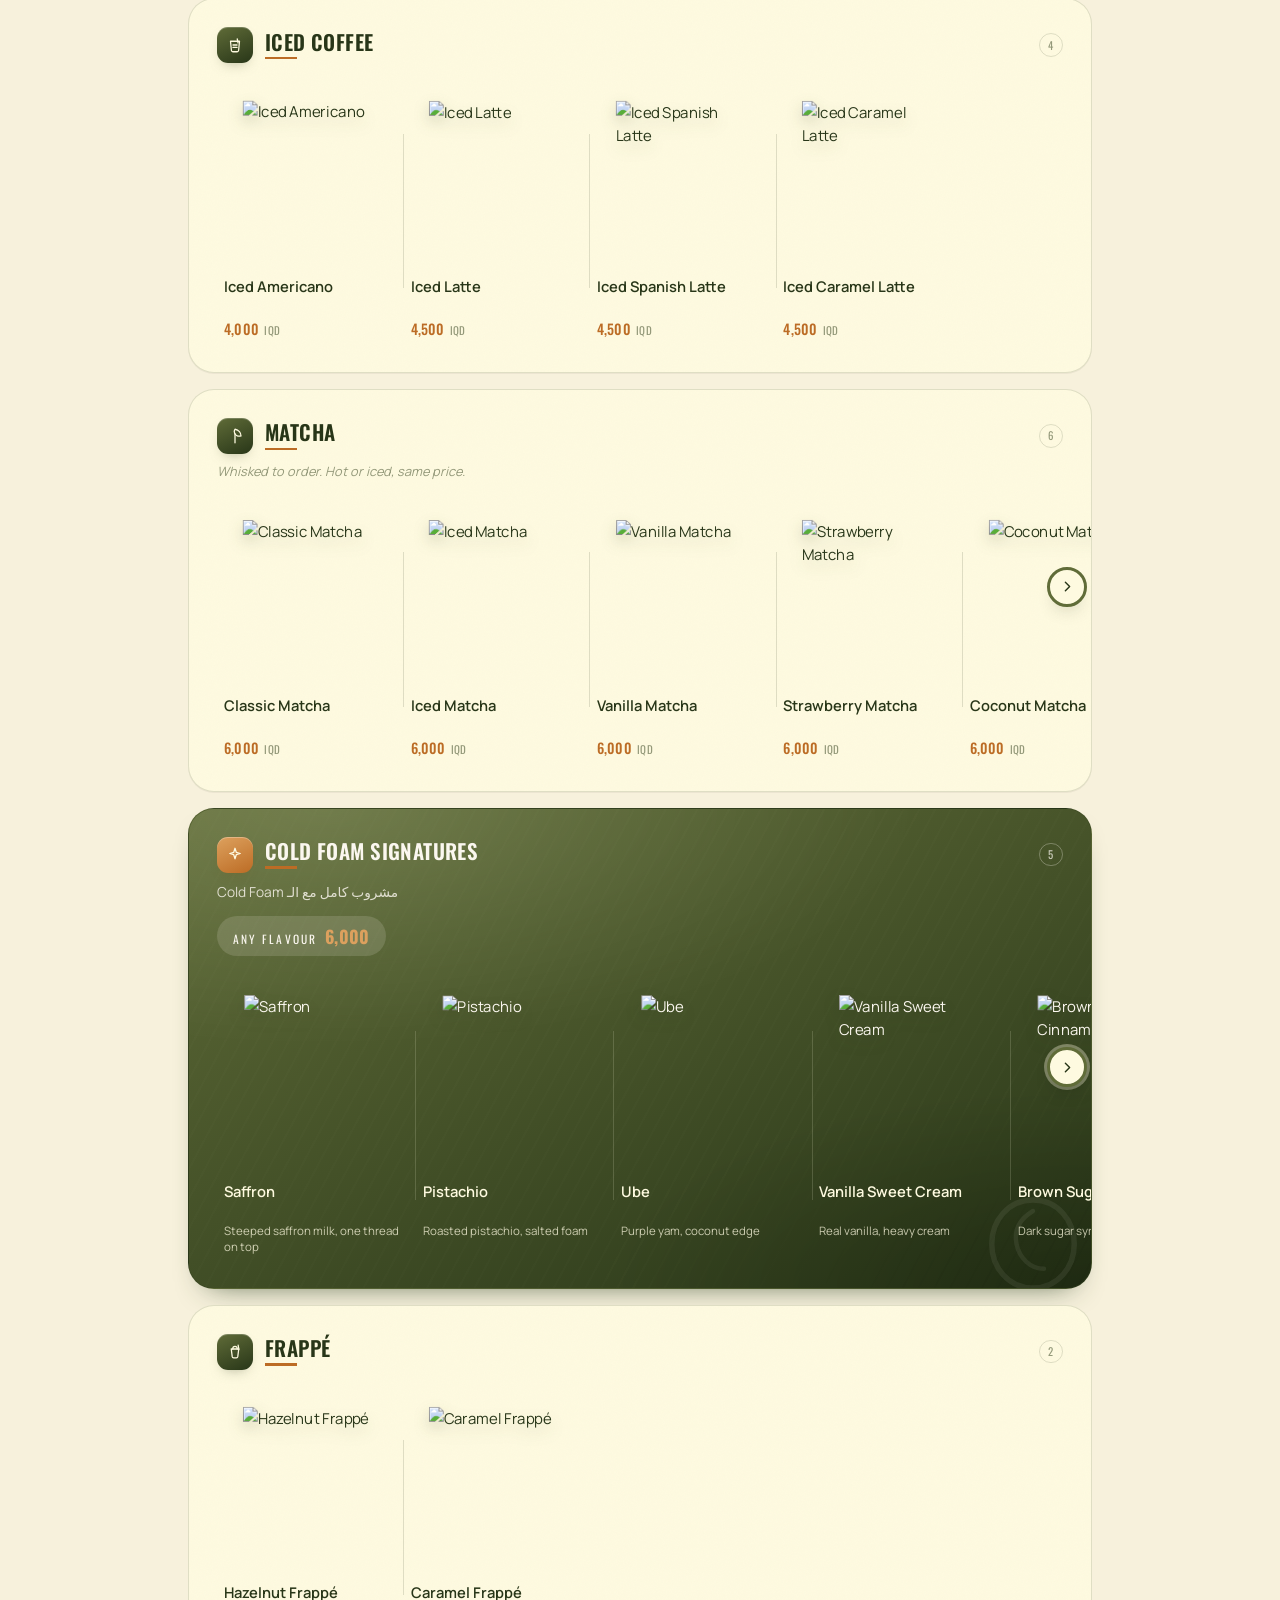
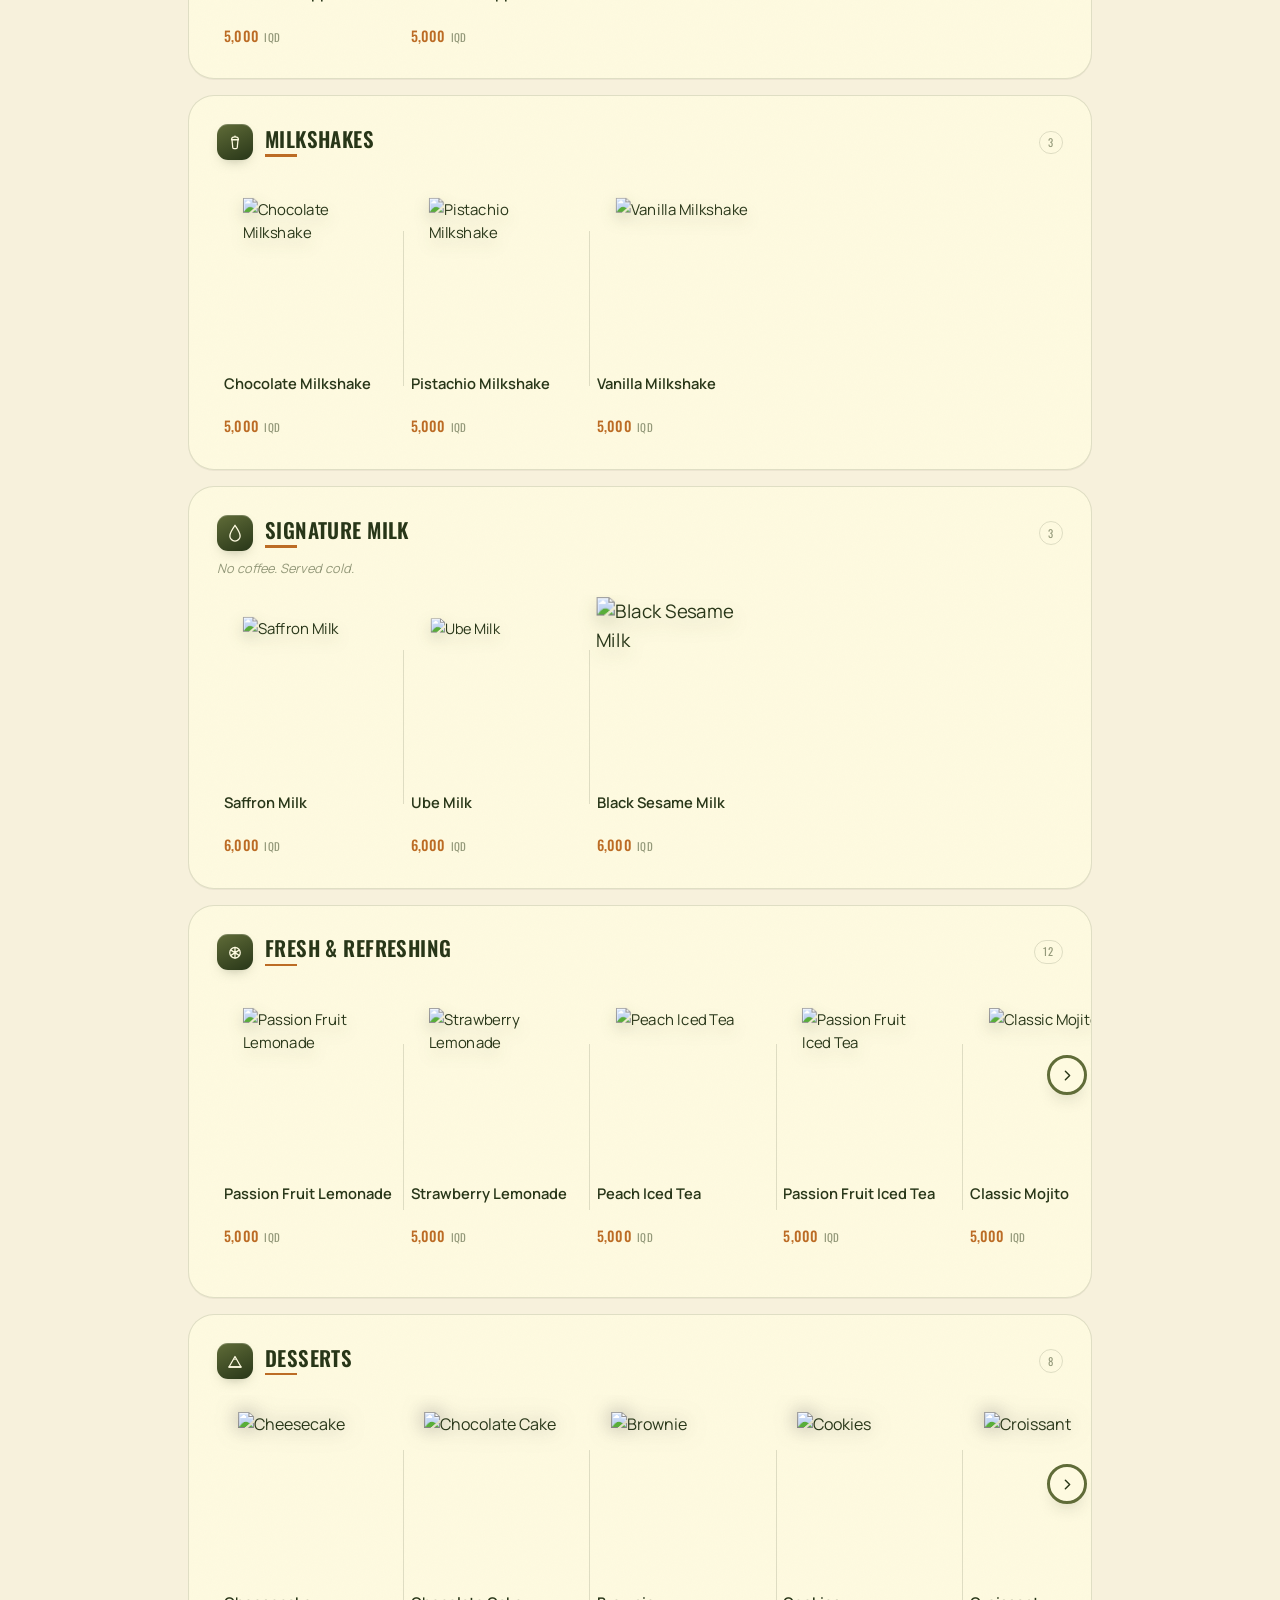
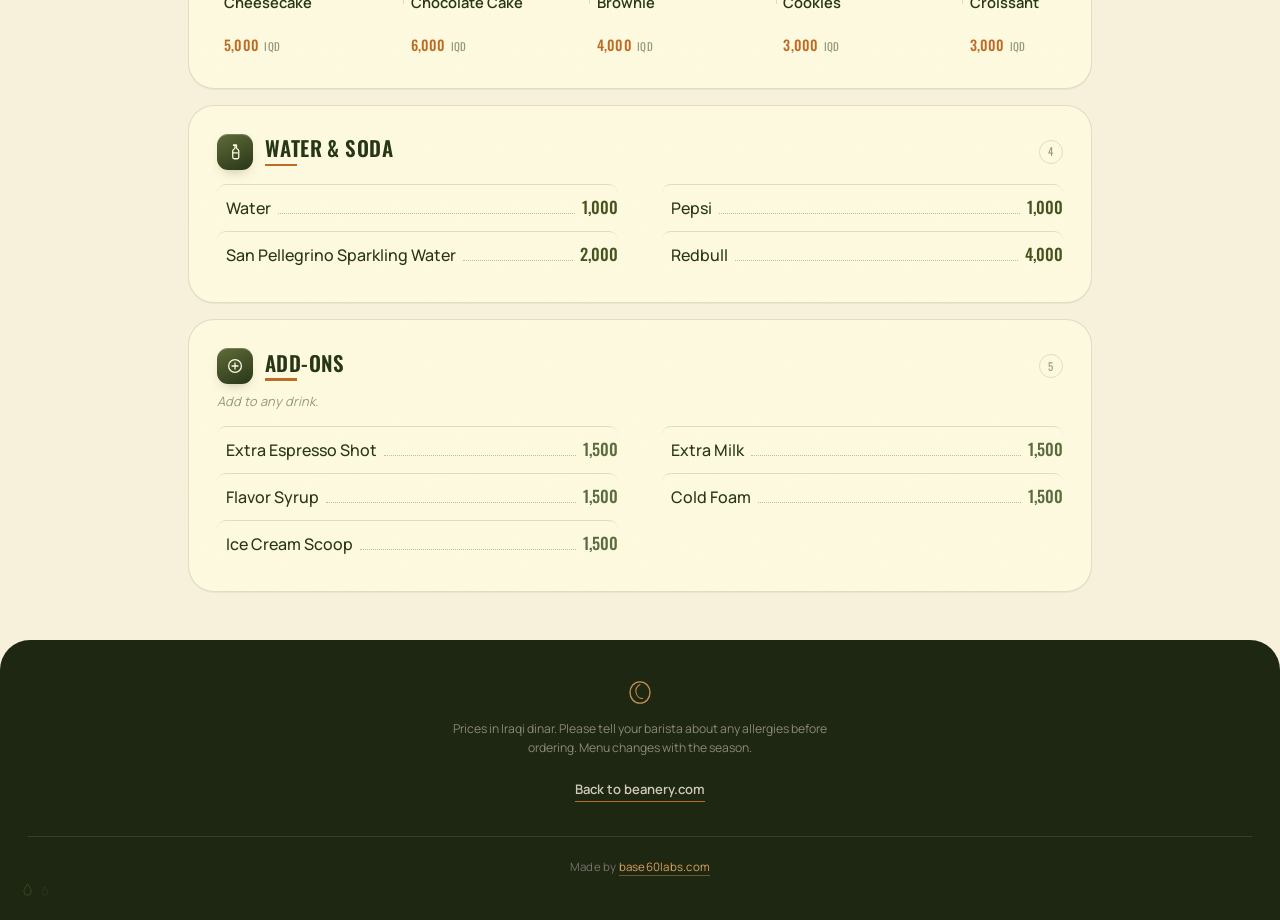
==== commit 348508ac: "Merge remote-tracking branch 'deploy/main' into feat/call-c-ready" ====
--- a/menu/index.html
+++ b/menu/index.html
@@ -16,10 +16,21 @@
   <link
     href="https://fonts.googleapis.com/css2?family=Oswald:wght@300;400;500;600&family=Playfair+Display:wght@600;700&family=Manrope:wght@400;500;600;700&display=swap"
     rel="stylesheet">
-  <link rel="stylesheet" href="menu.css?v=40">
+  <link rel="stylesheet" href="menu.css?v=41">
 </head>
 
 <body>
+  <!-- "Your order is ready": the POS called an order sent from this phone
+       (menu.js, the ready section). Fixed across the top, over the menu and
+       the cart alike. -->
+  <div class="ready-bar" id="readyBar" role="alert" hidden>
+    <div class="ready-bar__text">
+      <b class="ready-bar__title">Your order is ready</b>
+      <span class="ready-bar__sub" id="readyBarSub"></span>
+    </div>
+    <button class="ready-bar__ok" id="readyBarOk" type="button">OK</button>
+  </div>
+
 
   <svg class="sprite" aria-hidden="true" focusable="false" xmlns="http://www.w3.org/2000/svg">
     <!-- the Beanery monogram: the owner's own vector (beanery-logo-assets,
@@ -899,6 +910,8 @@
         <span>This order</span>
         <b id="cartDoneTotal">0 <small>IQD</small></b>
       </div>
+      <button class="cart__tell" id="cartDoneTell" type="button" hidden>Tell me when it's ready</button>
+      <p class="cart__tell__note" id="cartDoneNote" aria-live="polite"></p>
       <button class="cart__more" id="cartDoneMore" type="button">Add more items</button>
     </div>
 
@@ -1009,7 +1022,7 @@
     </footer>
   </aside>
 
-  <script src="menu.js?v=33"></script>
+  <script src="menu.js?v=34"></script>
 </body>
 
 </html>
--- a/menu/menu.css
+++ b/menu/menu.css
@@ -3314,3 +3314,107 @@
 .cart__qty button::after {
   width: 40px;
 }
+
+/* ---------- "your order is ready" (menu.js, the ready section) ---------- */
+
+.cart__tell {
+  all: unset;
+  box-sizing: border-box;
+  display: grid;
+  place-items: center;
+  width: 100%;
+  min-height: 48px;
+  cursor: pointer;
+  margin-top: 1rem;
+  padding: .9rem;
+  border-radius: 16px;
+  border: 2.5px solid var(--green-deep);
+  background: var(--green-deep);
+  color: #fff;
+  font-family: var(--ui);
+  font-weight: 700;
+  font-size: .92rem;
+  transition: transform .15s ease;
+}
+
+.cart__tell[hidden] {
+  display: none;
+}
+
+.cart__tell:active {
+  transform: scale(.98);
+}
+
+.cart__tell:disabled {
+  opacity: .6;
+  cursor: default;
+}
+
+.cart__tell:focus-visible,
+.ready-bar__ok:focus-visible {
+  outline: 2.5px solid var(--gold);
+  outline-offset: 3px;
+}
+
+.cart__tell__note {
+  margin: .8rem 0 0;
+  text-align: center;
+  font-family: var(--ui);
+  font-size: .84rem;
+  color: var(--ink-soft);
+}
+
+.cart__tell__note:empty {
+  display: none;
+}
+
+.ready-bar {
+  position: fixed;
+  top: 0;
+  left: 0;
+  right: 0;
+  z-index: 200;
+  display: flex;
+  align-items: center;
+  gap: 1rem;
+  padding: calc(.9rem + env(safe-area-inset-top)) 1.1rem .9rem;
+  background: var(--green-deep);
+  color: #fff;
+  box-shadow: 0 8px 24px rgba(0, 0, 0, .25);
+  font-family: var(--ui);
+}
+
+.ready-bar[hidden] {
+  display: none;
+}
+
+.ready-bar__text {
+  flex: 1 1 auto;
+  display: grid;
+  gap: .15rem;
+  min-width: 0;
+}
+
+.ready-bar__title {
+  font-size: 1.15rem;
+}
+
+.ready-bar__sub {
+  font-size: .85rem;
+  opacity: .85;
+}
+
+.ready-bar__ok {
+  all: unset;
+  box-sizing: border-box;
+  display: grid;
+  place-items: center;
+  min-width: 64px;
+  min-height: 44px;
+  padding: 0 1.1rem;
+  border-radius: 12px;
+  cursor: pointer;
+  background: var(--gold-soft);
+  color: #283618;
+  font-weight: 700;
+}
